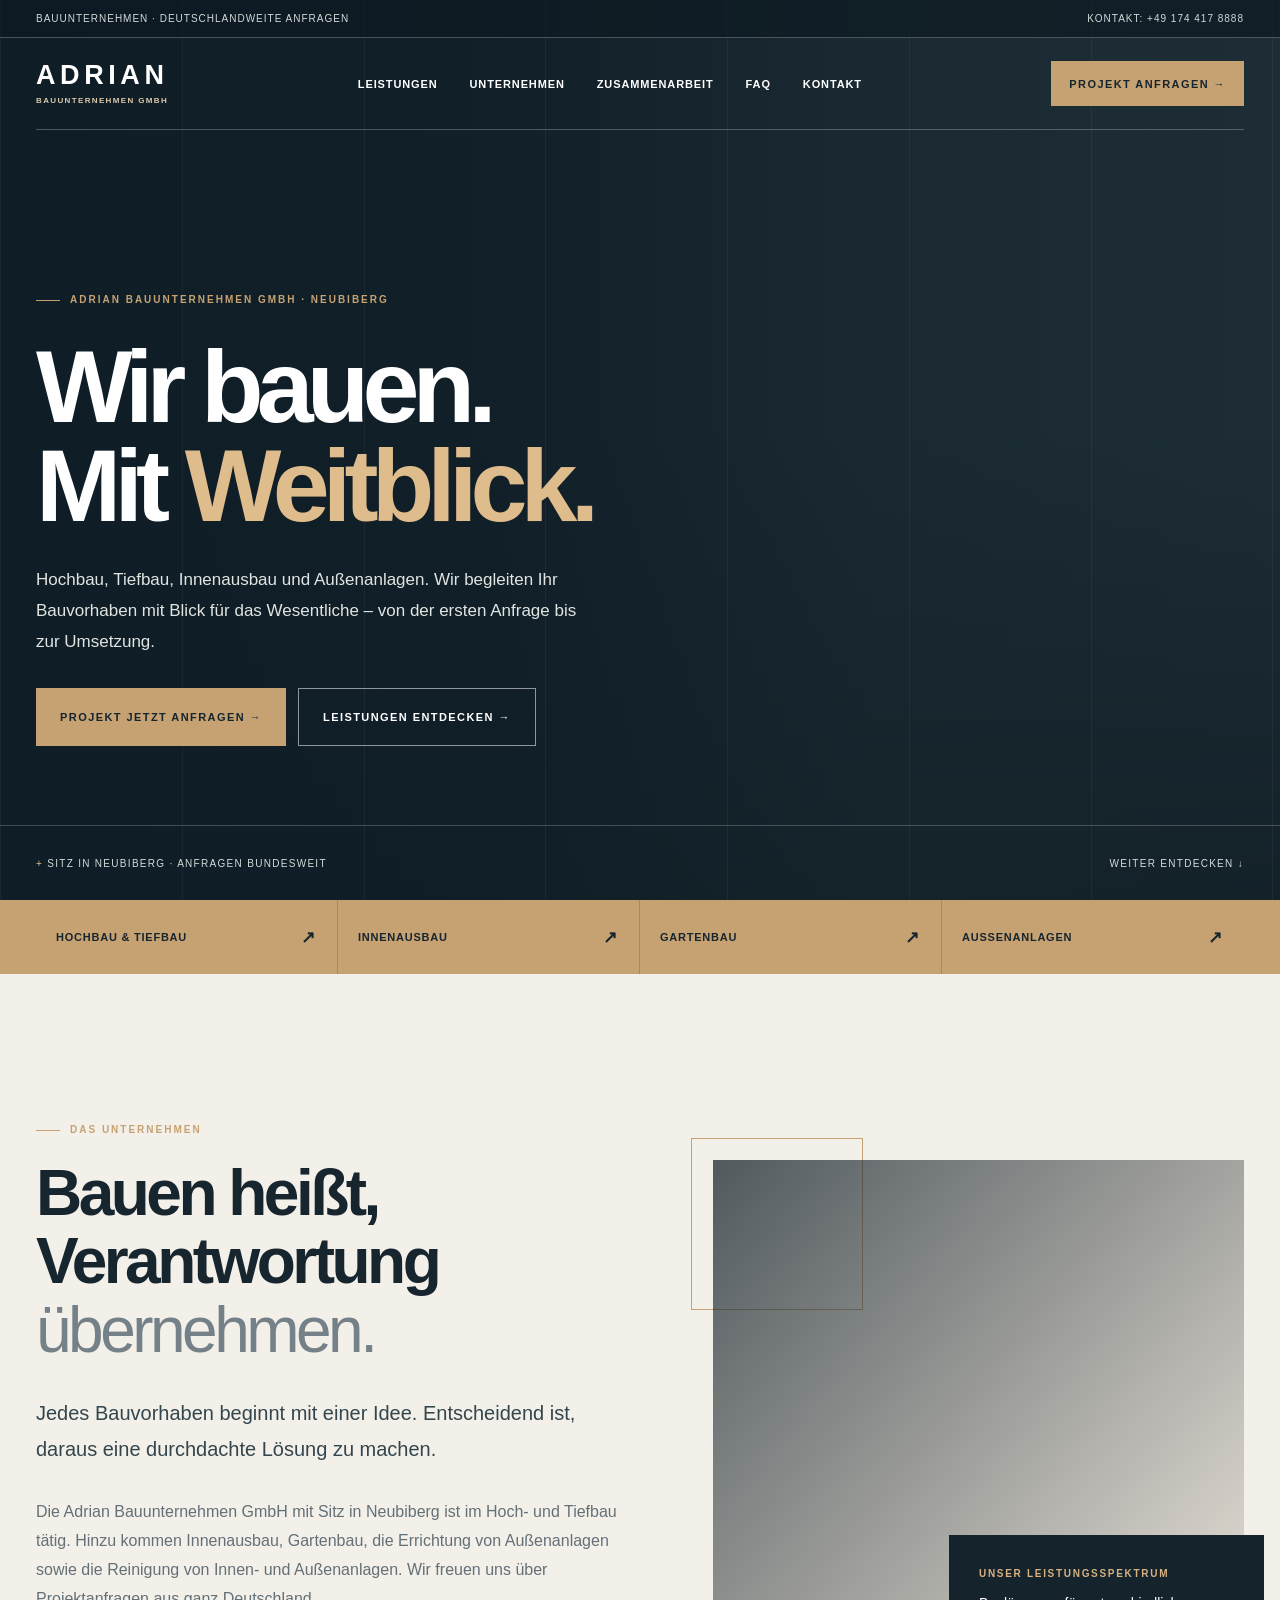
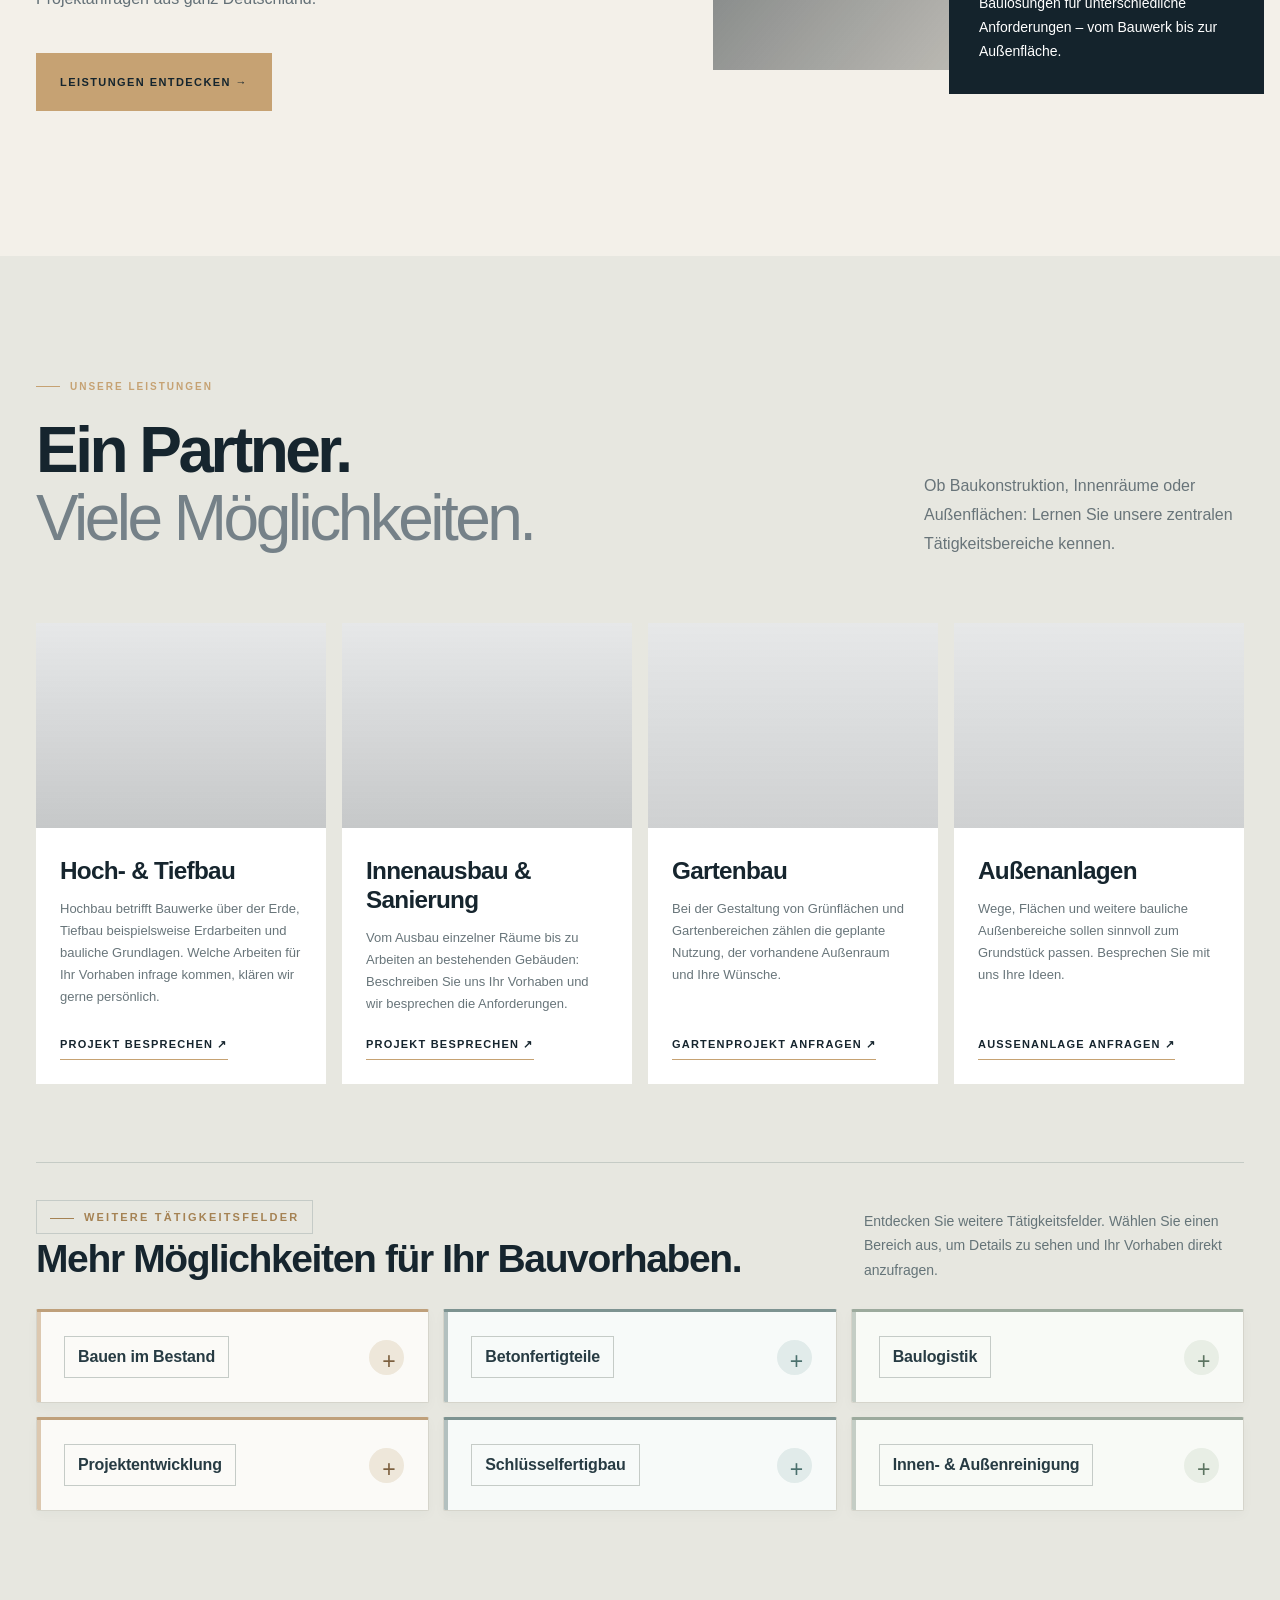
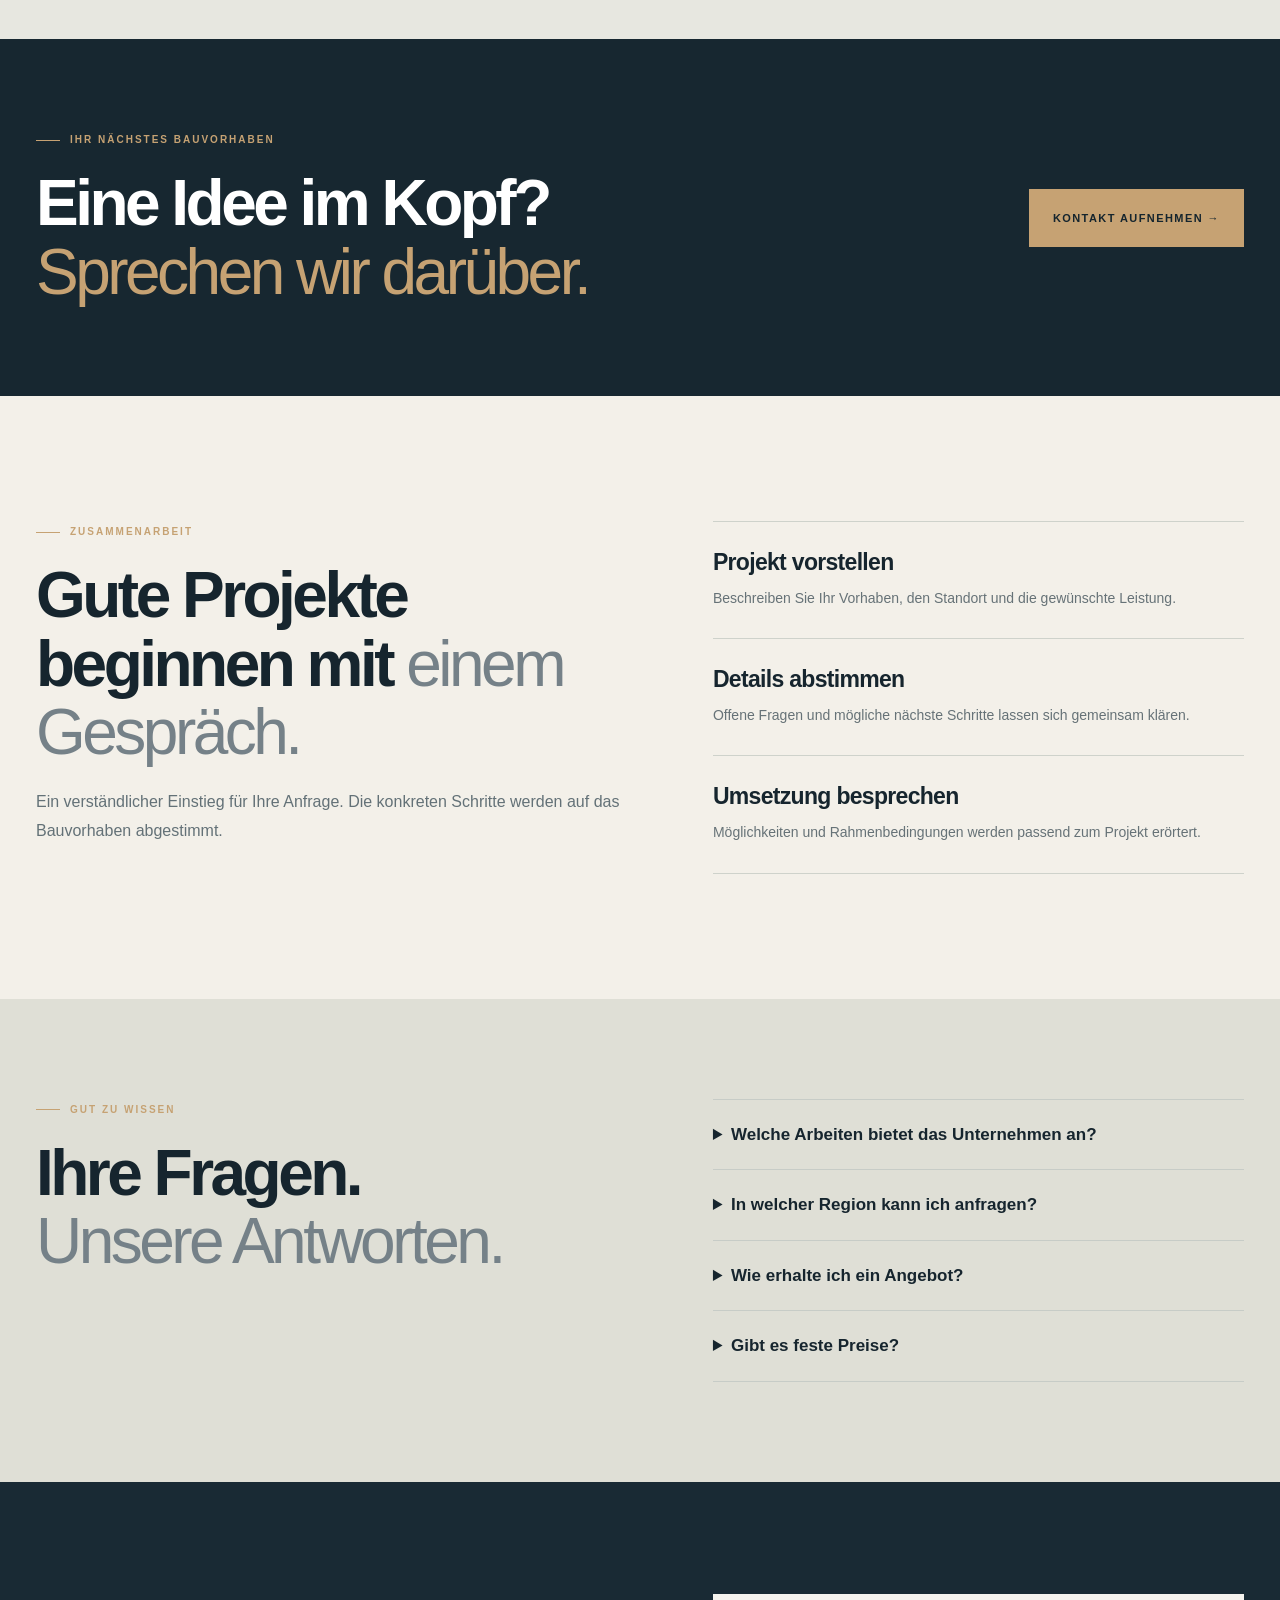
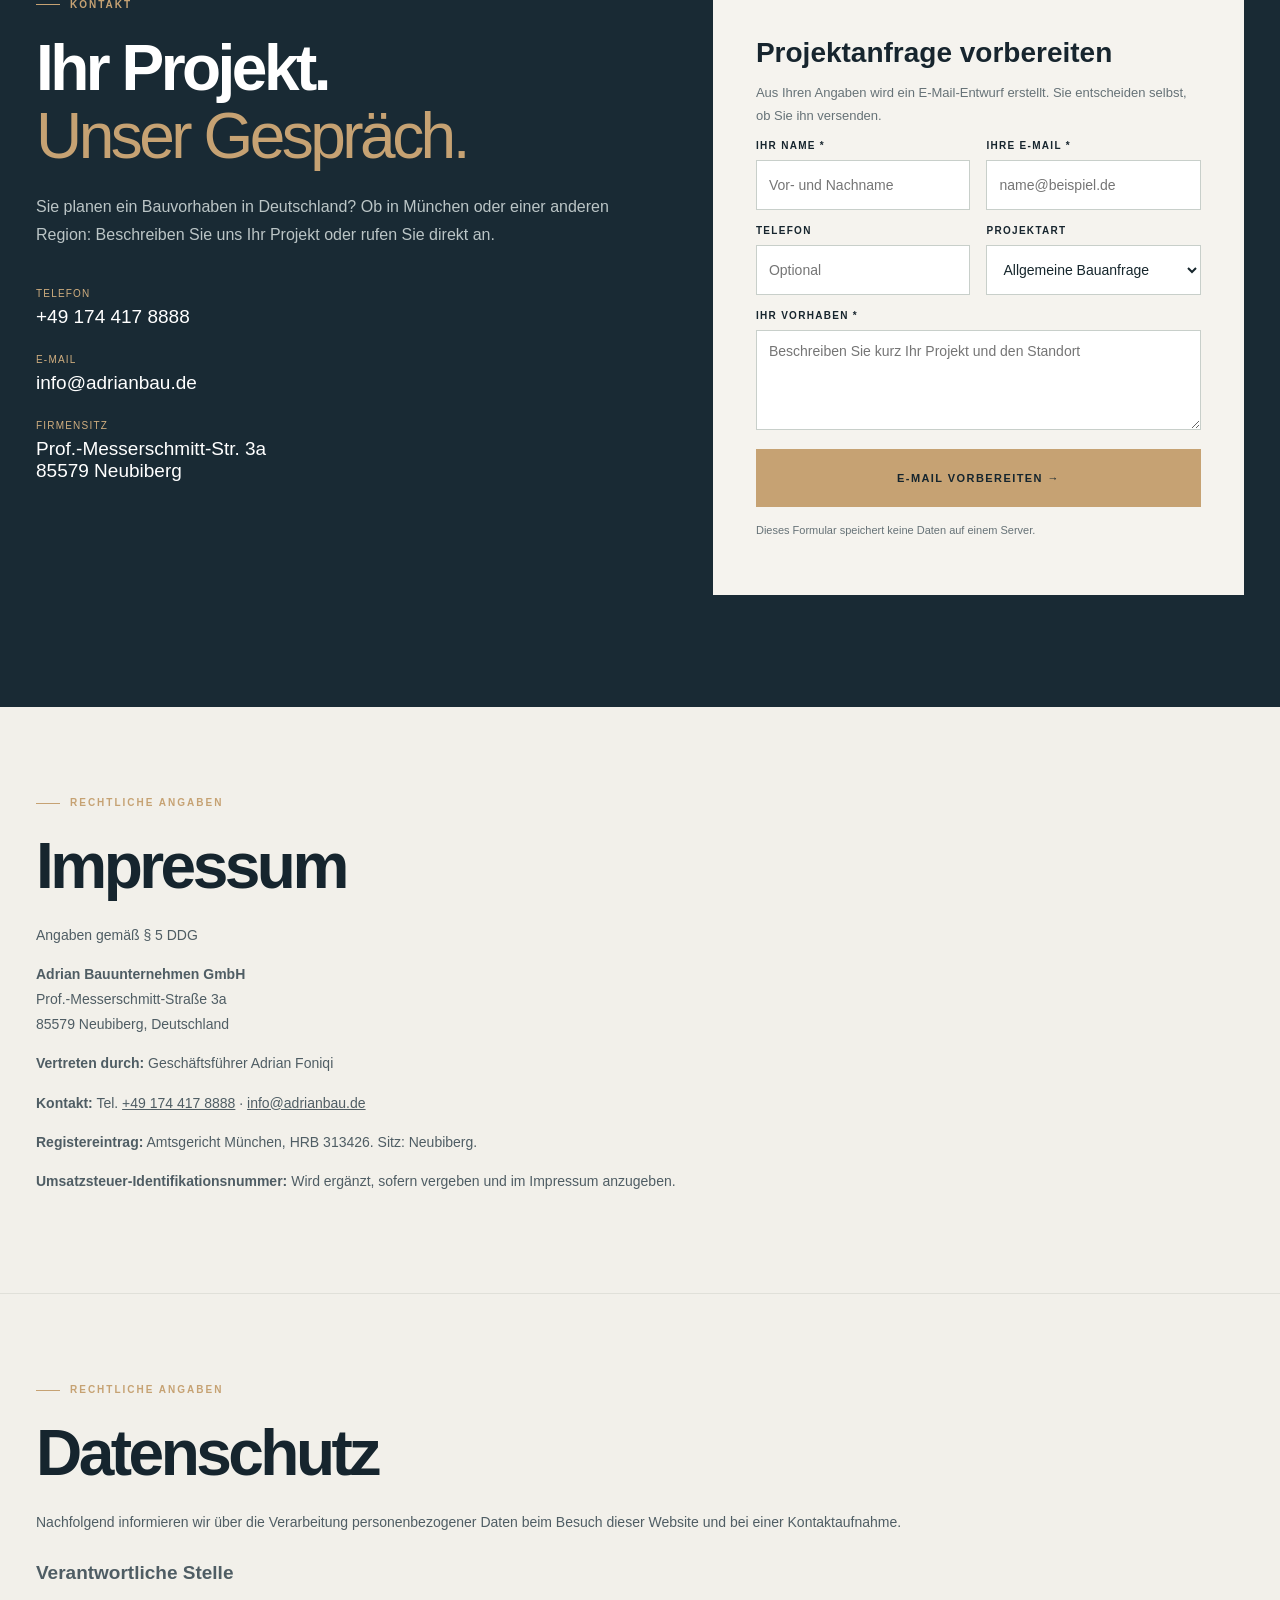
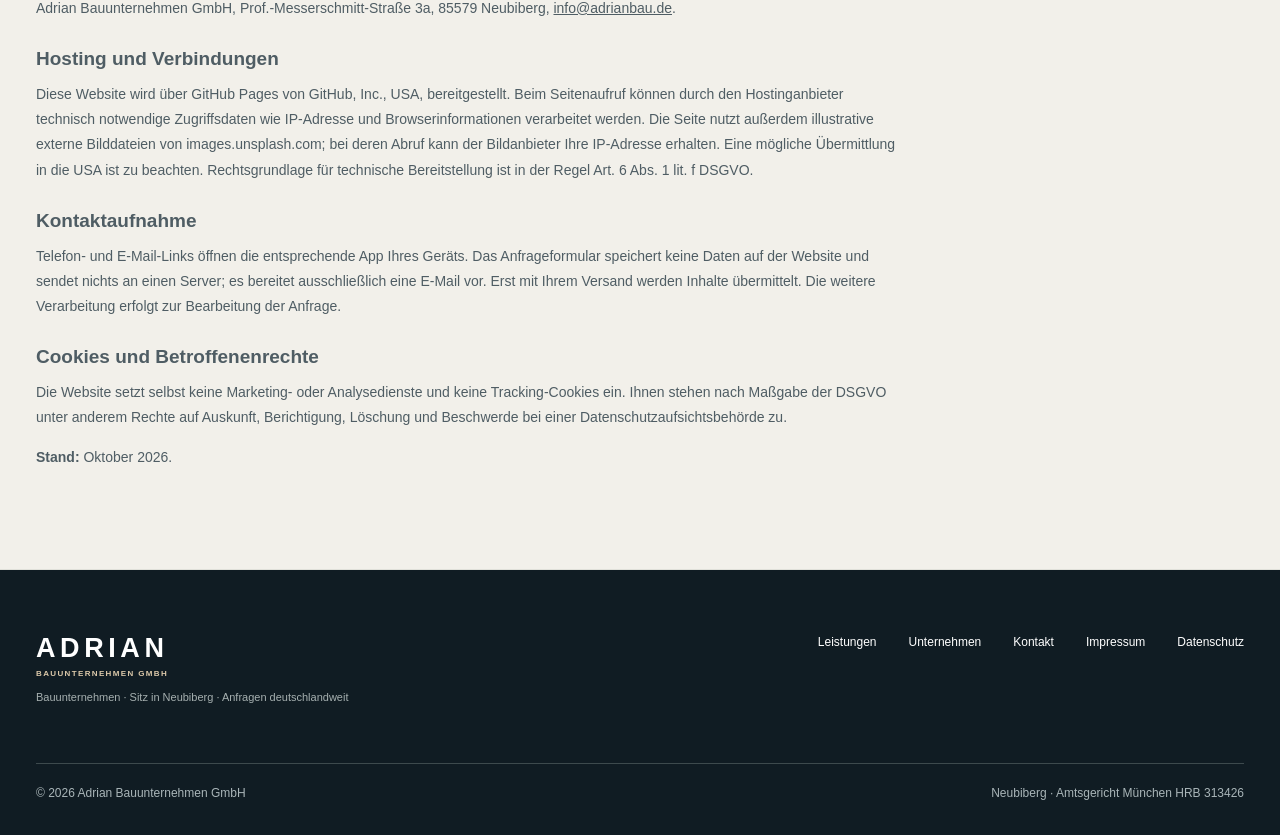
==== adrian-bau-demo/index.html @ 0866429b "Adrian Bau: nationwide enquiries, final customer copy, FAQ clarity and refined services" ====
<!doctype html>
<html lang="de"><head><meta charset="utf-8"><meta name="viewport" content="width=device-width,initial-scale=1">
<meta name="robots" content="noindex,nofollow"><meta name="theme-color" content="#17252d">
<title>ADRIAN | Bauunternehmen GmbH · München</title>
<meta name="description" content="Adrian Bauunternehmen GmbH mit Sitz in Neubiberg. Hoch- und Tiefbau, Innenausbau, Gartenbau und Außenanlagen. Projektanfragen aus ganz Deutschland willkommen.">
<style>
:root{--dark:#14232c;--dark2:#20323d;--accent:#c6a273;--soft:#f3f0e9;--txt:#16252e;--muted:#687579}*{box-sizing:border-box}html{scroll-behavior:smooth;scroll-padding-top:95px}body{margin:0;font-family:Arial,Helvetica,sans-serif;background:var(--soft);color:var(--txt);-webkit-font-smoothing:antialiased}a{text-decoration:none;color:inherit}button,input,textarea,select{font:inherit}.container{width:min(1220px,calc(100% - 72px));margin:auto}.overline{font-size:10px;letter-spacing:.2em;font-weight:800;text-transform:uppercase;color:var(--accent)}.overline:before{content:'';display:inline-block;width:24px;height:1px;background:currentColor;vertical-align:middle;margin-right:10px}h1,h2,h3,p{margin-top:0}h2{font-size:clamp(39px,5vw,66px);line-height:1.07;letter-spacing:-.055em;font-weight:600;margin:22px 0}h2 span{font-weight:300;color:#758188}p{line-height:1.8}.muted{color:#637177}.btn{display:inline-flex;align-items:center;justify-content:center;gap:24px;background:var(--accent);color:#15252e;min-height:58px;padding:0 24px;font-weight:800;text-transform:uppercase;font-size:11px;letter-spacing:.13em;transition:transform .2s,background .2s}.btn:hover{transform:translateY(-2px);background:#e0bd8b}.btn.secondary{color:#fff;background:transparent;border:1px solid #ffffff88}.btn.secondary:hover{background:#ffffff14}.header{position:absolute;top:0;left:0;right:0;color:#fff;z-index:10}.header-top{background:#0d1a22b7;border-bottom:1px solid #ffffff3e}.header-top .container{height:37px;display:flex;align-items:center;justify-content:space-between;font-size:10px;letter-spacing:.1em;text-transform:uppercase;color:#d2d9d8}.header-main{height:92px;border-bottom:1px solid #ffffff40;display:flex;align-items:center;justify-content:space-between}.brand{font-size:27px;letter-spacing:.17em;font-weight:800;line-height:1}.brand small{display:block;font-size:8px;letter-spacing:.17em;font-weight:700;color:#dcc9aa;margin-top:8px}.header nav{display:flex;align-items:center;gap:32px}.header nav a{font-size:11px;letter-spacing:.08em;text-transform:uppercase;font-weight:800}.header nav a:hover{color:#e3c397}.header .btn{min-height:45px;padding:0 18px}.menu-button{display:none;border:1px solid #ffffff75;background:transparent;color:white;width:44px;height:44px;font-size:25px}.hero{min-height:800px;height:100svh;max-height:1020px;position:relative;display:flex;align-items:center;color:#fff;background:#21313b;overflow:hidden}.hero-art{position:absolute;inset:0;background:linear-gradient(90deg,#0e1d26 0%,#101e27ed 39%,#16252ca0 68%,#16252c5d 100%),linear-gradient(0deg,#101c24df,transparent 52%),url('https://images.unsplash.com/photo-1487958449943-2429e8be8625?auto=format&fit=crop&w=1800&q=84') center/cover}.hero-art:after{content:'';position:absolute;inset:0;background:repeating-linear-gradient(90deg,#ffffff0b 0 1px,transparent 1px 14.2%)}.hero-main{position:relative;padding-top:135px}.hero h1{font-size:clamp(63px,8vw,113px);letter-spacing:-.067em;line-height:.97;font-weight:600;max-width:940px;margin:30px 0}.hero h1 em{font-style:normal;color:#dfbc8c}.hero p{font-size:17px;max-width:560px;color:#e1e5e2}.hero-buttons{display:flex;gap:12px;flex-wrap:wrap;margin-top:31px}.hero-bottom{position:absolute;bottom:0;left:0;right:0;border-top:1px solid #ffffff35}.hero-bottom .container{height:74px;display:flex;justify-content:space-between;align-items:center;font-size:10px;letter-spacing:.13em;color:#d4dbdb;text-transform:uppercase}.hero-bottom b{color:#e1bb88;font-weight:400}.strip{background:var(--accent)}.strip .container{min-height:68px;display:flex;align-items:center;justify-content:space-between;gap:14px}.strip span{font-size:11px;letter-spacing:.1em;font-weight:800;text-transform:uppercase}.strip i{font-style:normal;font-size:22px;opacity:.45}.about{padding:145px 0}.cols{display:grid;grid-template-columns:1.05fr .95fr;gap:90px;align-items:center}.about-copy>p{max-width:630px;color:#637077}.about-lead{font-size:20px;color:#33464e!important;margin:31px 0}.artframe{height:510px;background:linear-gradient(130deg,#1e2a32c2,#b7a38b30),url('https://images.unsplash.com/photo-1504307651254-35680f356dfd?auto=format&fit=crop&w=900&q=82') center/cover;position:relative}.artframe:before{content:'';position:absolute;width:170px;height:170px;top:-22px;left:-22px;border:1px solid var(--accent);z-index:-1}.artframe .tag{position:absolute;bottom:-24px;right:-20px;background:var(--dark);color:#fff;padding:30px;max-width:315px;font-size:14px;line-height:1.7}.artframe .tag b{display:block;color:#d7b280;letter-spacing:.17em;font-size:10px;margin-bottom:10px}.service-section{padding:120px 0 128px;background:#e7e7e0}.title-row{display:flex;align-items:end;justify-content:space-between;gap:70px;margin-bottom:48px}.title-row p{max-width:320px;color:#687479}.cards{display:grid;grid-template-columns:repeat(3,1fr);gap:20px}.card{background:#fff;overflow:hidden}.card .image{height:250px;background-size:cover;background-position:center;filter:saturate(.7)}.card:nth-child(1) .image{background-image:linear-gradient(#17242b1b,#17242b40),url('https://images.unsplash.com/photo-1487958449943-2429e8be8625?auto=format&fit=crop&w=900&q=80')}.card:nth-child(2) .image{background-image:linear-gradient(#17242b1b,#17242b40),url('https://images.unsplash.com/photo-1600585154340-be6161a56a0c?auto=format&fit=crop&w=900&q=80')}.card:nth-child(3) .image{background-image:linear-gradient(#17242b1b,#17242b40),url('https://images.unsplash.com/photo-1504307651254-35680f356dfd?auto=format&fit=crop&w=900&q=80')}.card .body{padding:30px}.card small{color:#ae8754;font-weight:800;letter-spacing:.15em}.card h3{font-size:25px;letter-spacing:-.03em;margin:18px 0 12px}.card p{font-size:14px;color:#68757a;min-height:90px}.card a{display:inline-block;border-bottom:1px solid var(--accent);font-size:11px;letter-spacing:.11em;text-transform:uppercase;font-weight:800;padding-bottom:8px}.others{display:flex;align-items:center;gap:18px;flex-wrap:wrap;border-top:1px solid #c7ccc7;margin-top:45px;padding-top:27px}.others strong{margin-right:16px}.others span{border:1px solid #c5cbc7;padding:10px 13px;font-size:11px}.callout{background:#172730;color:#fff;padding:90px 0}.callout-inner{display:flex;align-items:center;justify-content:space-between;gap:50px}.callout h2{margin-bottom:0}.callout h2 span{color:var(--accent)}.process{padding:125px 0}.process .cols{align-items:start}.steps>div{border-bottom:1px solid #ced2cb;display:flex;gap:32px;padding:27px 0}.steps>div:first-child{border-top:1px solid #ced2cb}.steps b{font-size:12px;color:#a07b50}.steps h3{font-size:23px;margin:0 0 10px;letter-spacing:-.03em}.steps p{font-size:14px;color:#667277;margin:0}.faq{background:#dfdfd6;padding:100px 0}.faq .cols{align-items:start}.faq details{border-bottom:1px solid #c7ccc7;padding:22px 0}.faq details:first-child{border-top:1px solid #c7ccc7}.faq summary{cursor:pointer;font-size:17px;font-weight:700;padding-right:20px;line-height:1.5}.faq details p{color:#616e74;font-size:14px;margin:17px 0 0}.contact{padding:112px 0;background:#192a34;color:#fff}.contact .cols{align-items:start}.contact p{color:#bbc5c6}.contactinfo{margin-top:38px;display:grid;gap:26px}.contactinfo small{display:block;color:#d0ae7f;text-transform:uppercase;letter-spacing:.12em;font-size:10px;margin-bottom:7px}.contactinfo a,.contactinfo strong{font-size:19px;font-weight:500}.formbox{background:#f5f3ee;color:#17252e;padding:43px}.formbox h3{font-size:28px;margin-bottom:12px}.formbox p{color:#667277;font-size:13px}.formgrid{display:grid;grid-template-columns:1fr 1fr;gap:16px}.field{margin-bottom:15px}.field label{display:block;font-size:10px;font-weight:800;letter-spacing:.13em;margin-bottom:9px}.field input,.field select,.field textarea{width:100%;border:1px solid #c8cfca;background:white;min-height:50px;padding:12px;font-size:14px;outline:0;color:#16262c}.field textarea{min-height:100px;resize:vertical}.field input:focus,.field select:focus,.field textarea:focus{border-color:#b18b5d}.formbox button{width:100%;border:0}.formbox .note{font-size:11px;margin-top:14px}.legal{padding:85px 0;background:#f2f0ea;border-bottom:1px solid #e0e0d9}.legal .legalcopy{max-width:870px;color:#4f5d64;font-size:14px}.legal h3{font-size:19px;margin:27px 0 12px}.legal p{margin-bottom:14px}.legal a{text-decoration:underline}.footer{padding:65px 0 35px;background:#101c23;color:#fff}.footer-row{display:flex;justify-content:space-between;gap:30px}.footer a:hover{color:var(--accent)}.footnav{display:flex;gap:32px;flex-wrap:wrap;font-size:12px}.footer-bottom{border-top:1px solid #3d4a4d;color:#a9b5b8;margin-top:60px;padding-top:22px;font-size:12px;display:flex;justify-content:space-between;gap:25px}.concept{display:block;margin-top:13px;color:#a6b0b0;font-size:11px}.mobcall{display:none}
@media(max-width:1000px){.container{width:calc(100% - 48px)}.header nav{gap:15px}.header nav a{font-size:10px}.header .btn{display:none}.cols{gap:45px}.cards{gap:12px}.card .body{padding:22px}}
@media(max-width:760px){.header-main{height:75px}.header nav{position:fixed;inset:0;background:#15252e;flex-direction:column;align-items:stretch;justify-content:flex-start;padding:110px 30px;gap:0;transform:translateX(100%);transition:transform .24s;z-index:2}.header nav.open{transform:translateX(0)}.header nav a{font-size:21px;border-bottom:1px solid #ffffff33;padding:21px 0}.brand{position:relative;z-index:3}.menu-button{display:block;position:relative;z-index:3}.hero{height:auto;min-height:735px}.hero-main{padding:195px 0 135px}.hero h1{font-size:clamp(58px,9vw,78px)}.hero-art{background-position:58% center}.cols{grid-template-columns:1fr}.about{padding:85px 0 115px}.about .artframe{height:400px}.title-row{display:block}.title-row p{max-width:600px}.cards{grid-template-columns:1fr 1fr}.cards .card:last-child{grid-column:span 2}.card p{min-height:0}.callout-inner{align-items:start;flex-direction:column}.process{padding:90px 0}.faq{padding:85px 0}.contact{padding:85px 0}.footer-row{flex-direction:column}}
@media(max-width:530px){.container{width:calc(100% - 36px)}.header-top .container span:last-child{display:none}.header-top .container{height:32px}.brand{font-size:22px}.brand small{font-size:7px}.hero{min-height:725px}.hero-main{padding-top:176px}.hero h1{font-size:clamp(51px,12vw,66px)}.hero p{font-size:15px}.hero-buttons .btn{min-height:52px;flex:1;font-size:10px;padding:0 12px}.hero-bottom .container{height:65px}.strip .container{flex-wrap:wrap;justify-content:center;padding:18px 0;gap:15px}.strip span{font-size:9px}.strip span:nth-of-type(n+3),.strip i{display:none}h2{font-size:clamp(38px,10vw,51px)}.about{padding:78px 0 95px}.about-lead{font-size:18px}.about .artframe{height:320px}.artframe .tag{right:-4px;padding:21px}.service-section{padding:75px 0}.cards{grid-template-columns:1fr}.cards .card:last-child{grid-column:span 1}.card .image{height:230px}.callout{padding:70px 0}.process{padding:75px 0}.faq{padding:75px 0}.contact{padding:75px 0 0}.formbox{margin:0 -18px;padding:28px 18px 40px}.formgrid{grid-template-columns:1fr;gap:0}.footer{padding-bottom:95px}.footnav{gap:16px}.footer-bottom{display:block;line-height:1.9}.mobcall{display:flex;position:fixed;bottom:14px;left:15px;right:15px;z-index:9;background:var(--accent);color:#15252e;align-items:center;justify-content:center;min-height:48px;font-size:11px;font-weight:800;letter-spacing:.12em;text-transform:uppercase;box-shadow:0 7px 25px #0004}}
@media(prefers-reduced-motion:reduce){*,*:before,*:after{transition:none!important}html{scroll-behavior:auto}}

/* Adrian Bauunternehmen – interaktive Leistungsübersicht, Version 02 */
.strip .container{min-height:74px;display:grid;grid-template-columns:repeat(4,minmax(0,1fr));align-items:stretch;gap:0}
.strip .container>a{display:flex;align-items:center;justify-content:space-between;gap:8px;padding:18px 20px;border-right:1px solid #17252e32;color:#17252e;font-size:11px;font-weight:800;letter-spacing:.07em;text-transform:uppercase;transition:background .2s,transform .2s}
.strip .container>a:last-child{border-right:0}
.strip .container>a span{font-size:17px;line-height:1;transition:transform .2s}
.strip .container>a:hover,.strip .container>a:focus-visible{background:#f2d2a5}
.strip .container>a:hover span{transform:translate(2px,-2px)}
.strip .container>a:focus-visible,.extra-item summary:focus-visible{outline:3px solid #15252e;outline-offset:-4px}
.cards{grid-template-columns:repeat(4,minmax(0,1fr));gap:16px}
.card{display:flex;flex-direction:column;scroll-margin-top:115px;transition:box-shadow .25s,transform .25s}
.card:hover{box-shadow:0 16px 34px #1b2c301c;transform:translateY(-3px)}
.card:target{outline:3px solid var(--accent);outline-offset:4px}
.card .image{height:205px;flex:none}
.card .body{display:flex;flex-direction:column;flex:1;padding:24px}
.card .body h3{font-size:clamp(19px,1.9vw,25px);margin:4px 0 13px;line-height:1.2}
.card .body p{font-size:13px;line-height:1.7;min-height:0;flex:1;margin-bottom:23px}
.card .body a{margin-top:auto;align-self:flex-start}
.card:nth-child(3) .image{background-image:linear-gradient(#17242b1b,#17242b36),url('https://images.unsplash.com/photo-1416879595882-3373a0480b5b?auto=format&fit=crop&w=850&q=80')}
.card:nth-child(4) .image{background-image:linear-gradient(#17242b1b,#17242b36),url('https://images.unsplash.com/photo-1600607687939-ce8a6c25118c?auto=format&fit=crop&w=850&q=80')}
.others{display:block;margin-top:78px;padding-top:44px;border-top:1px solid #c5cbc5}
.others-heading{display:flex;align-items:end;justify-content:space-between;gap:25px;margin-bottom:27px}
.others-heading h3{font-size:clamp(26px,3.2vw,39px);line-height:1.15;letter-spacing:-.035em;margin:12px 0 0;font-weight:600}
.others-heading p{max-width:380px;margin:0;color:#657478;font-size:14px;line-height:1.75}
.more-grid{display:grid;grid-template-columns:repeat(3,minmax(0,1fr));gap:14px}
.extra-item{min-width:0;background:#fbfaf7;border:1px solid #d7d9d2;border-radius:2px;align-self:start;transition:border-color .2s,box-shadow .2s}
.extra-item[open]{border-color:#c6a273;box-shadow:0 12px 26px #25343b0d}
.extra-item summary{list-style:none;cursor:pointer;display:flex;justify-content:space-between;align-items:center;gap:14px;min-height:82px;padding:20px 22px;font-size:16px;line-height:1.3;font-weight:700}
.extra-item summary::-webkit-details-marker{display:none}
.extra-item summary:hover{background:#f2eee5}
.extra-item .expand-icon{display:grid;place-items:center;width:29px;height:29px;flex:none;border:1px solid #bdc5c0;color:#846440;font-size:20px;font-weight:400;line-height:1;transition:transform .2s}
.extra-item[open] .expand-icon{transform:rotate(45deg);border-color:#c6a273}
.extra-body{padding:0 22px 25px}
.extra-body p{font-size:14px;color:#657378;line-height:1.7;margin:0 0 19px}
.extra-body a{font-size:11px;text-transform:uppercase;font-weight:800;letter-spacing:.08em;border-bottom:1px solid #c6a273;padding-bottom:7px}
.extra-body a:hover{color:#94652e}
@media(max-width:1100px){.cards{grid-template-columns:repeat(2,minmax(0,1fr))}.card .image{height:245px}.more-grid{grid-template-columns:repeat(2,minmax(0,1fr))}.strip .container>a{padding:16px 12px;font-size:10px}}
@media(max-width:760px){.others-heading{align-items:start;flex-direction:column;gap:12px}.others-heading p{max-width:650px}.cards .card:last-child{grid-column:auto}.strip .container{grid-template-columns:repeat(2,minmax(0,1fr));gap:0;padding:0}.strip .container>a{min-height:60px;padding:13px 17px;font-size:11px;border-right:1px solid #17252e22;border-bottom:1px solid #17252e22}.strip .container>a:nth-child(2n){border-right:none}.strip .container>a:nth-last-child(-n+2){border-bottom:none}}
@media(max-width:530px){.cards{grid-template-columns:1fr}.cards .card:last-child{grid-column:auto}.card .image{height:225px}.more-grid{grid-template-columns:1fr}.others{margin-top:52px;padding-top:34px}.extra-item summary{min-height:70px}.strip .container{display:grid;justify-content:stretch;padding:0}.strip .container>a{font-size:10px;letter-spacing:.035em;padding:14px 11px}.mobcall{bottom:max(14px,env(safe-area-inset-bottom))}}
/* Remove unused numbering columns in workflow steps */.steps>div{gap:0}
/* Subtle construction palette accents for supporting service grid */
.others-heading .overline{color:#a58253}
.extra-item{position:relative;overflow:hidden;background:#fbfaf7;border:1px solid #d5d4cb;border-top:3px solid #bfa07b;box-shadow:0 4px 12px #24343a08}
.extra-item:nth-child(3n+2){border-top-color:#7d9391;background:#f7faf9}
.extra-item:nth-child(3n){border-top-color:#9caa9d;background:#f8faf6}
.extra-item summary{position:relative;padding:19px 24px 19px 27px;min-height:90px;transition:background .2s}
.extra-item summary:before{content:'';display:block;position:absolute;left:0;top:0;bottom:0;width:4px;background:#c3a177;opacity:.55}
.extra-item:nth-child(3n+2) summary:before{background:#7d9391}
.extra-item:nth-child(3n) summary:before{background:#9caa9d}
.extra-item summary>span:first-child{font-size:16px;letter-spacing:-.01em;color:#273b43}
.extra-item .expand-icon{border-radius:50%;background:#eee7da;color:#7c603f;border:0;width:35px;height:35px;font-size:23px}
.extra-item:nth-child(3n+2) .expand-icon{background:#e1ebea;color:#4a706d}
.extra-item:nth-child(3n) .expand-icon{background:#e8eee5;color:#5c7461}
.extra-item[open]{box-shadow:0 15px 28px #14232c14}
.extra-item .extra-body{padding:1px 25px 27px 27px}
.extra-item .extra-body p{color:#506168;font-size:14px;line-height:1.75}
.extra-item .extra-body a{color:#6b563c}
.faq details{transition:background .2s}
.faq details[open]{background:#ffffff3c;padding-left:15px;padding-right:15px}
.faq details p a{color:#685033;text-decoration:underline;text-underline-offset:3px}
@media(max-width:530px){.extra-item summary{min-height:75px;padding:16px 17px 16px 20px}.extra-item .extra-body{padding:0 20px 22px}.faq details[open]{padding-left:10px;padding-right:10px}}
</style></head><body>
<header class="header"><div class="header-top"><div class="container"><span>Bauunternehmen · Deutschlandweite Anfragen</span><span>Kontakt: +49 174 417 8888</span></div></div><div class="container header-main"><a class="brand" href="#start">ADRIAN<small>BAUUNTERNEHMEN GMBH</small></a><nav id="nav" aria-label="Hauptnavigation"><a href="#leistungen">Leistungen</a><a href="#unternehmen">Unternehmen</a><a href="#ablauf">Zusammenarbeit</a><a href="#fragen">FAQ</a><a href="#kontakt">Kontakt</a></nav><a class="btn" href="#kontakt">Projekt anfragen →</a><button class="menu-button" id="menu" aria-label="Menü öffnen" aria-expanded="false" aria-controls="nav">☰</button></div></header>
<main><section class="hero" id="start"><div class="hero-art" aria-hidden="true"></div><div class="container hero-main"><span class="overline">Adrian Bauunternehmen GmbH · Neubiberg</span><h1>Wir bauen.<br>Mit <em>Weitblick.</em></h1><p>Hochbau, Tiefbau, Innenausbau und Außenanlagen. Wir begleiten Ihr Bauvorhaben mit Blick für das Wesentliche – von der ersten Anfrage bis zur Umsetzung.</p><div class="hero-buttons"><a href="#kontakt" class="btn">Projekt jetzt anfragen →</a><a href="#leistungen" class="btn secondary">Leistungen entdecken →</a></div></div><div class="hero-bottom"><div class="container"><span><b>+</b> Sitz in Neubiberg · Anfragen bundesweit</span><span>Weiter entdecken ↓</span></div></div></section>
<div class="strip" aria-label="Leistungsbereiche"><div class="container"><a href="#hoch-tiefbau" aria-label="Mehr über Hochbau und Tiefbau erfahren">Hochbau &amp; Tiefbau <span aria-hidden="true">↗</span></a><a href="#innenausbau" aria-label="Mehr über Innenausbau erfahren">Innenausbau <span aria-hidden="true">↗</span></a><a href="#gartenbau" aria-label="Mehr über Gartenbau erfahren">Gartenbau <span aria-hidden="true">↗</span></a><a href="#aussenanlagen" aria-label="Mehr über Außenanlagen erfahren">Außenanlagen <span aria-hidden="true">↗</span></a></div></div>
<section class="about" id="unternehmen"><div class="container cols"><div class="about-copy"><span class="overline">Das Unternehmen</span><h2>Bauen heißt,<br>Verantwortung <span>übernehmen.</span></h2><p class="about-lead">Jedes Bauvorhaben beginnt mit einer Idee. Entscheidend ist, daraus eine durchdachte Lösung zu machen.</p><p>Die Adrian Bauunternehmen GmbH mit Sitz in Neubiberg ist im Hoch- und Tiefbau tätig. Hinzu kommen Innenausbau, Gartenbau, die Errichtung von Außenanlagen sowie die Reinigung von Innen- und Außenanlagen. Wir freuen uns über Projektanfragen aus ganz Deutschland.</p><a href="#leistungen" class="btn" style="margin-top:23px">Leistungen entdecken →</a></div><div class="artframe" role="img" aria-label="Symbolbild aus der Bauwirtschaft, kein Referenzprojekt"><div class="tag"><b>UNSER LEISTUNGSSPEKTRUM</b>Baulösungen für unterschiedliche Anforderungen – vom Bauwerk bis zur Außenfläche.</div></div></div></section>
<section class="service-section" id="leistungen"><div class="container"><span class="overline">Unsere Leistungen</span><div class="title-row"><h2>Ein Partner.<br><span>Viele Möglichkeiten.</span></h2><p>Ob Baukonstruktion, Innenräume oder Außenflächen: Lernen Sie unsere zentralen Tätigkeitsbereiche kennen.</p></div><div class="cards">
<article class="card" id="hoch-tiefbau"><div class="image" role="img" aria-label="Symbolbild moderner Architektur, kein Referenzprojekt"></div><div class="body"><h3>Hoch- &amp; Tiefbau</h3><p>Hochbau betrifft Bauwerke über der Erde, Tiefbau beispielsweise Erdarbeiten und bauliche Grundlagen. Welche Arbeiten für Ihr Vorhaben infrage kommen, klären wir gerne persönlich.</p><a href="#kontakt" data-project="Hoch- und Tiefbau">Projekt besprechen ↗</a></div></article>
<article class="card" id="innenausbau"><div class="image" role="img" aria-label="Symbolbild eines Gebäudes, kein Referenzprojekt"></div><div class="body"><h3>Innenausbau &amp; Sanierung</h3><p>Vom Ausbau einzelner Räume bis zu Arbeiten an bestehenden Gebäuden: Beschreiben Sie uns Ihr Vorhaben und wir besprechen die Anforderungen.</p><a href="#kontakt" data-project="Innenausbau / Sanierung">Projekt besprechen ↗</a></div></article>
<article class="card" id="gartenbau"><div class="image" role="img" aria-label="Symbolbild einer Gartenanlage, kein Referenzprojekt"></div><div class="body"><h3>Gartenbau</h3><p>Bei der Gestaltung von Grünflächen und Gartenbereichen zählen die geplante Nutzung, der vorhandene Außenraum und Ihre Wünsche.</p><a href="#kontakt" data-project="Gartenbau">Gartenprojekt anfragen ↗</a></div></article>
<article class="card" id="aussenanlagen"><div class="image" role="img" aria-label="Symbolbild einer Außenanlage, kein Referenzprojekt"></div><div class="body"><h3>Außenanlagen</h3><p>Wege, Flächen und weitere bauliche Außenbereiche sollen sinnvoll zum Grundstück passen. Besprechen Sie mit uns Ihre Ideen.</p><a href="#kontakt" data-project="Außenanlagen">Außenanlage anfragen ↗</a></div></article></div><div class="others" id="weitere-leistungen"><div class="others-heading"><div><span class="overline">Weitere Tätigkeitsfelder</span><h3>Mehr Möglichkeiten für Ihr Bauvorhaben.</h3></div><p>Entdecken Sie weitere Tätigkeitsfelder. Wählen Sie einen Bereich aus, um Details zu sehen und Ihr Vorhaben direkt anzufragen.</p></div><div class="more-grid">
<details class="extra-item"><summary><span>Bauen im Bestand</span><span class="expand-icon" aria-hidden="true">+</span></summary><div class="extra-body"><p>Bauliche Anpassungen an vorhandenen Gebäuden – unter Berücksichtigung des Bestands und der konkreten Anforderungen.</p><a href="#kontakt" data-project="Bauen im Bestand">Vorhaben anfragen ↗</a></div></details>
<details class="extra-item"><summary><span>Betonfertigteile</span><span class="expand-icon" aria-hidden="true">+</span></summary><div class="extra-body"><p>Vorgefertigte Betonelemente können Bestandteil einer Bauplanung sein. Ob dies zu Ihrem Projekt passt, lässt sich anhand der Anforderungen besprechen.</p><a href="#kontakt" data-project="Betonfertigteile">Projekt besprechen ↗</a></div></details>
<details class="extra-item"><summary><span>Baulogistik</span><span class="expand-icon" aria-hidden="true">+</span></summary><div class="extra-body"><p>Fragen rund um Materialanlieferung, Transportwege und die Organisation von Baustellenabläufen.</p><a href="#kontakt" data-project="Baulogistik">Anfrage stellen ↗</a></div></details>
<details class="extra-item"><summary><span>Projektentwicklung</span><span class="expand-icon" aria-hidden="true">+</span></summary><div class="extra-body"><p>Von einer ersten Bauidee zu konkreten Projektanforderungen: Sprechen Sie über Umfang, Rahmenbedingungen und nächste Schritte.</p><a href="#kontakt" data-project="Projektentwicklung">Idee besprechen ↗</a></div></details>
<details class="extra-item"><summary><span>Schlüsselfertigbau</span><span class="expand-icon" aria-hidden="true">+</span></summary><div class="extra-body"><p>Sie wünschen sich eine abgestimmte Umsetzung mehrerer Bauleistungen? Fragen Sie den möglichen Leistungsumfang für Ihr Projekt individuell an.</p><a href="#kontakt" data-project="Schlüsselfertigbau">Bauvorhaben anfragen ↗</a></div></details>
<details class="extra-item"><summary><span>Innen- &amp; Außenreinigung</span><span class="expand-icon" aria-hidden="true">+</span></summary><div class="extra-body"><p>Die Reinigung von Innen- und Außenanlagen ist Bestandteil des eingetragenen Unternehmensgegenstands.</p><a href="#kontakt" data-project="Innen- und Außenreinigung">Reinigung anfragen ↗</a></div></details>
</div></div></div></section>
<section class="callout"><div class="container callout-inner"><div><span class="overline">Ihr nächstes Bauvorhaben</span><h2>Eine Idee im Kopf?<br><span>Sprechen wir darüber.</span></h2></div><a href="#kontakt" class="btn">Kontakt aufnehmen →</a></div></section>
<section class="process" id="ablauf"><div class="container cols"><div><span class="overline">Zusammenarbeit</span><h2>Gute Projekte beginnen mit <span>einem Gespräch.</span></h2><p class="muted">Ein verständlicher Einstieg für Ihre Anfrage. Die konkreten Schritte werden auf das Bauvorhaben abgestimmt.</p></div><div class="steps"><div><div><h3>Projekt vorstellen</h3><p>Beschreiben Sie Ihr Vorhaben, den Standort und die gewünschte Leistung.</p></div></div><div><div><h3>Details abstimmen</h3><p>Offene Fragen und mögliche nächste Schritte lassen sich gemeinsam klären.</p></div></div><div><div><h3>Umsetzung besprechen</h3><p>Möglichkeiten und Rahmenbedingungen werden passend zum Projekt erörtert.</p></div></div></div></div></section>
<section class="faq" id="fragen"><div class="container cols"><div><span class="overline">Gut zu wissen</span><h2>Ihre Fragen.<br><span>Unsere Antworten.</span></h2></div><div>
<details><summary>Welche Arbeiten bietet das Unternehmen an?</summary><p>Unsere Leistungsbereiche umfassen Hoch- und Tiefbau, Innenausbau, Gartenbau, die Errichtung von Außenanlagen sowie die Reinigung von Innen- und Außenanlagen. Weitere Tätigkeitsfelder wie Bauen im Bestand, Betonfertigteile, Baulogistik, Projektentwicklung und Schlüsselfertigbau können Sie individuell anfragen. Welche Leistungen sich für Ihr Vorhaben eignen, klären wir im persönlichen Gespräch.</p></details>
<details><summary>In welcher Region kann ich anfragen?</summary><p>Sie können Ihr Bauvorhaben aus ganz Deutschland bei uns anfragen. Unser Firmensitz ist in Neubiberg bei München. Ob und in welchem Umfang wir Ihr Projekt vor Ort übernehmen können, stimmen wir anhand des Standorts und der Anforderungen individuell mit Ihnen ab.</p></details>
<details><summary>Wie erhalte ich ein Angebot?</summary><p>Kontaktieren Sie uns unter <a href="tel:+491744178888">+49 174 417 8888</a> oder per E-Mail an <a href="mailto:info@adrianbau.de">info@adrianbau.de</a>. Teilen Sie uns bitte den Projektstandort, die gewünschte Leistung und eine kurze Beschreibung mit. Alternativ können Sie unten eine Projektanfrage als E-Mail vorbereiten. Auf dieser Grundlage besprechen wir die nächsten Schritte und die Angebotserstellung.</p></details>
<details><summary>Gibt es feste Preise?</summary><p>Nein, einen allgemeinen Pauschalpreis für alle Bauvorhaben gibt es nicht. Der Preis richtet sich nach Leistungsumfang, Material, Aufwand, Standort und den baulichen Gegebenheiten. Teilen Sie uns die Eckdaten Ihres Projekts mit, damit wir die Kosten individuell besprechen können.</p></details>
</div></div></section>
<section class="contact" id="kontakt"><div class="container cols"><div><span class="overline">Kontakt</span><h2>Ihr Projekt.<br><span style="color:#c6a273">Unser Gespräch.</span></h2><p>Sie planen ein Bauvorhaben in Deutschland? Ob in München oder einer anderen Region: Beschreiben Sie uns Ihr Projekt oder rufen Sie direkt an.</p><div class="contactinfo"><div><small>Telefon</small><a href="tel:+491744178888">+49 174 417 8888</a></div><div><small>E-Mail</small><a href="mailto:info@adrianbau.de">info@adrianbau.de</a></div><div><small>Firmensitz</small><strong>Prof.-Messerschmitt-Str. 3a<br>85579 Neubiberg</strong></div></div></div>
<form class="formbox" id="request"><h3>Projektanfrage vorbereiten</h3><p>Aus Ihren Angaben wird ein E-Mail-Entwurf erstellt. Sie entscheiden selbst, ob Sie ihn versenden.</p><div class="formgrid"><div class="field"><label for="fn">IHR NAME *</label><input id="fn" required maxlength="120" autocomplete="name" placeholder="Vor- und Nachname"></div><div class="field"><label for="fe">IHRE E-MAIL *</label><input id="fe" type="email" required autocomplete="email" placeholder="name@beispiel.de"></div></div><div class="formgrid"><div class="field"><label for="ft">TELEFON</label><input id="ft" type="tel" autocomplete="tel" placeholder="Optional"></div><div class="field"><label for="fk">PROJEKTART</label><select id="fk"><option>Allgemeine Bauanfrage</option><option>Hoch- und Tiefbau</option><option>Innenausbau / Sanierung</option><option>Gartenbau</option><option>Außenanlagen</option><option>Bauen im Bestand</option><option>Betonfertigteile</option><option>Baulogistik</option><option>Projektentwicklung</option><option>Schlüsselfertigbau</option><option>Innen- und Außenreinigung</option><option>Andere Bauleistung</option></select></div></div><div class="field"><label for="fm">IHR VORHABEN *</label><textarea id="fm" required maxlength="3000" placeholder="Beschreiben Sie kurz Ihr Projekt und den Standort"></textarea></div><button class="btn" type="submit">E-Mail vorbereiten →</button><p class="note" id="status" role="status">Dieses Formular speichert keine Daten auf einem Server.</p></form></div></section>
<section class="legal" id="impressum"><div class="container"><span class="overline">Rechtliche Angaben</span><h2>Impressum</h2><div class="legalcopy"><p>Angaben gemäß § 5 DDG</p><p><strong>Adrian Bauunternehmen GmbH</strong><br>Prof.-Messerschmitt-Straße 3a<br>85579 Neubiberg, Deutschland</p><p><strong>Vertreten durch:</strong> Geschäftsführer Adrian Foniqi</p><p><strong>Kontakt:</strong> Tel. <a href="tel:+491744178888">+49 174 417 8888</a> · <a href="mailto:info@adrianbau.de">info@adrianbau.de</a></p><p><strong>Registereintrag:</strong> Amtsgericht München, HRB 313426. Sitz: Neubiberg.</p><p><strong>Umsatzsteuer-Identifikationsnummer:</strong> Wird ergänzt, sofern vergeben und im Impressum anzugeben.</p></div></div></section>
<section class="legal" id="datenschutz"><div class="container"><span class="overline">Rechtliche Angaben</span><h2>Datenschutz</h2><div class="legalcopy"><p>Nachfolgend informieren wir über die Verarbeitung personenbezogener Daten beim Besuch dieser Website und bei einer Kontaktaufnahme.</p><h3>Verantwortliche Stelle</h3><p>Adrian Bauunternehmen GmbH, Prof.-Messerschmitt-Straße 3a, 85579 Neubiberg, <a href="mailto:info@adrianbau.de">info@adrianbau.de</a>.</p><h3>Hosting und Verbindungen</h3><p>Diese Website wird über GitHub Pages von GitHub, Inc., USA, bereitgestellt. Beim Seitenaufruf können durch den Hostinganbieter technisch notwendige Zugriffsdaten wie IP-Adresse und Browserinformationen verarbeitet werden. Die Seite nutzt außerdem illustrative externe Bilddateien von images.unsplash.com; bei deren Abruf kann der Bildanbieter Ihre IP-Adresse erhalten. Eine mögliche Übermittlung in die USA ist zu beachten. Rechtsgrundlage für technische Bereitstellung ist in der Regel Art. 6 Abs. 1 lit. f DSGVO.</p><h3>Kontaktaufnahme</h3><p>Telefon- und E-Mail-Links öffnen die entsprechende App Ihres Geräts. Das Anfrageformular speichert keine Daten auf der Website und sendet nichts an einen Server; es bereitet ausschließlich eine E-Mail vor. Erst mit Ihrem Versand werden Inhalte übermittelt. Die weitere Verarbeitung erfolgt zur Bearbeitung der Anfrage.</p><h3>Cookies und Betroffenenrechte</h3><p>Die Website setzt selbst keine Marketing- oder Analysedienste und keine Tracking-Cookies ein. Ihnen stehen nach Maßgabe der DSGVO unter anderem Rechte auf Auskunft, Berichtigung, Löschung und Beschwerde bei einer Datenschutzaufsichtsbehörde zu.</p><p><strong>Stand:</strong> Oktober 2026.</p></div></div></section>
</main><footer class="footer"><div class="container"><div class="footer-row"><div><a class="brand" href="#start">ADRIAN<small>BAUUNTERNEHMEN GMBH</small></a><span class="concept">Bauunternehmen · Sitz in Neubiberg · Anfragen deutschlandweit</span></div><nav class="footnav" aria-label="Footernavigation"><a href="#leistungen">Leistungen</a><a href="#unternehmen">Unternehmen</a><a href="#kontakt">Kontakt</a><a href="#impressum">Impressum</a><a href="#datenschutz">Datenschutz</a></nav></div><div class="footer-bottom"><span>© 2026 Adrian Bauunternehmen GmbH</span><span>Neubiberg · Amtsgericht München HRB 313426</span></div></div></footer><a class="mobcall" href="tel:+491744178888">Jetzt anrufen ↗</a>
<script>
(()=>{const b=document.getElementById('menu'),n=document.getElementById('nav');b?.addEventListener('click',()=>{const o=n.classList.toggle('open');b.setAttribute('aria-expanded',String(o));b.textContent=o?'×':'☰';b.setAttribute('aria-label',o?'Menü schließen':'Menü öffnen')});n?.querySelectorAll('a').forEach(a=>a.addEventListener('click',()=>{n.classList.remove('open');b.textContent='☰';b.setAttribute('aria-expanded','false')}));document.querySelectorAll('a[data-project]').forEach(a=>a.addEventListener('click',()=>{const s=document.getElementById('fk');if(s)s.value=a.dataset.project}));document.getElementById('request')?.addEventListener('submit',e=>{e.preventDefault();const g=x=>document.getElementById(x).value.trim();const text=['Guten Tag,','','ich möchte folgendes Bauvorhaben anfragen:','',g('fm'),'','Projektart: '+g('fk'),'','Name: '+g('fn'),'E-Mail: '+g('fe'),'Telefon: '+(g('ft')||'nicht angegeben')].join('\n');document.getElementById('status').textContent='Bitte senden Sie die Nachricht in Ihrem E-Mail-Programm. Falls es sich nicht öffnet, nutzen Sie info@adrianbau.de.';location.href='mailto:info@adrianbau.de?subject='+encodeURIComponent('Projektanfrage: '+g('fk'))+'&body='+encodeURIComponent(text)})})();
</script></body></html>
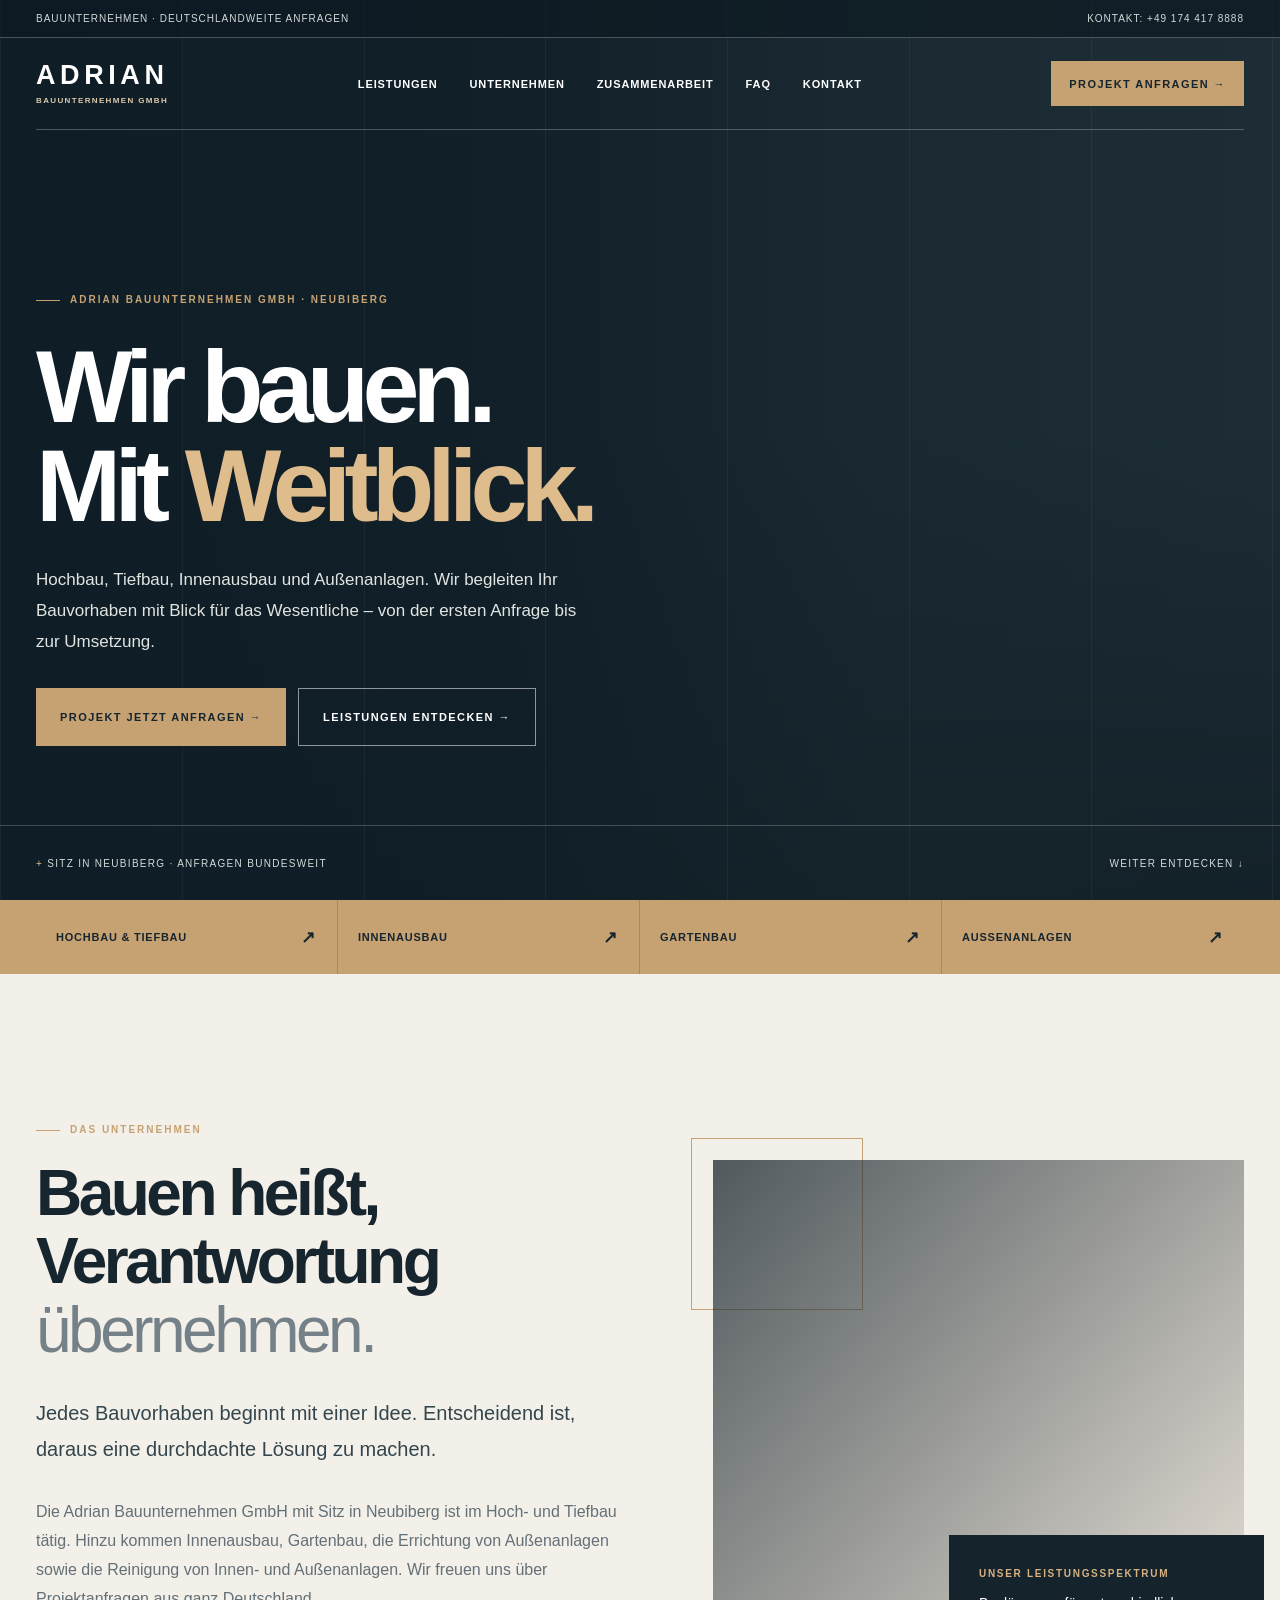
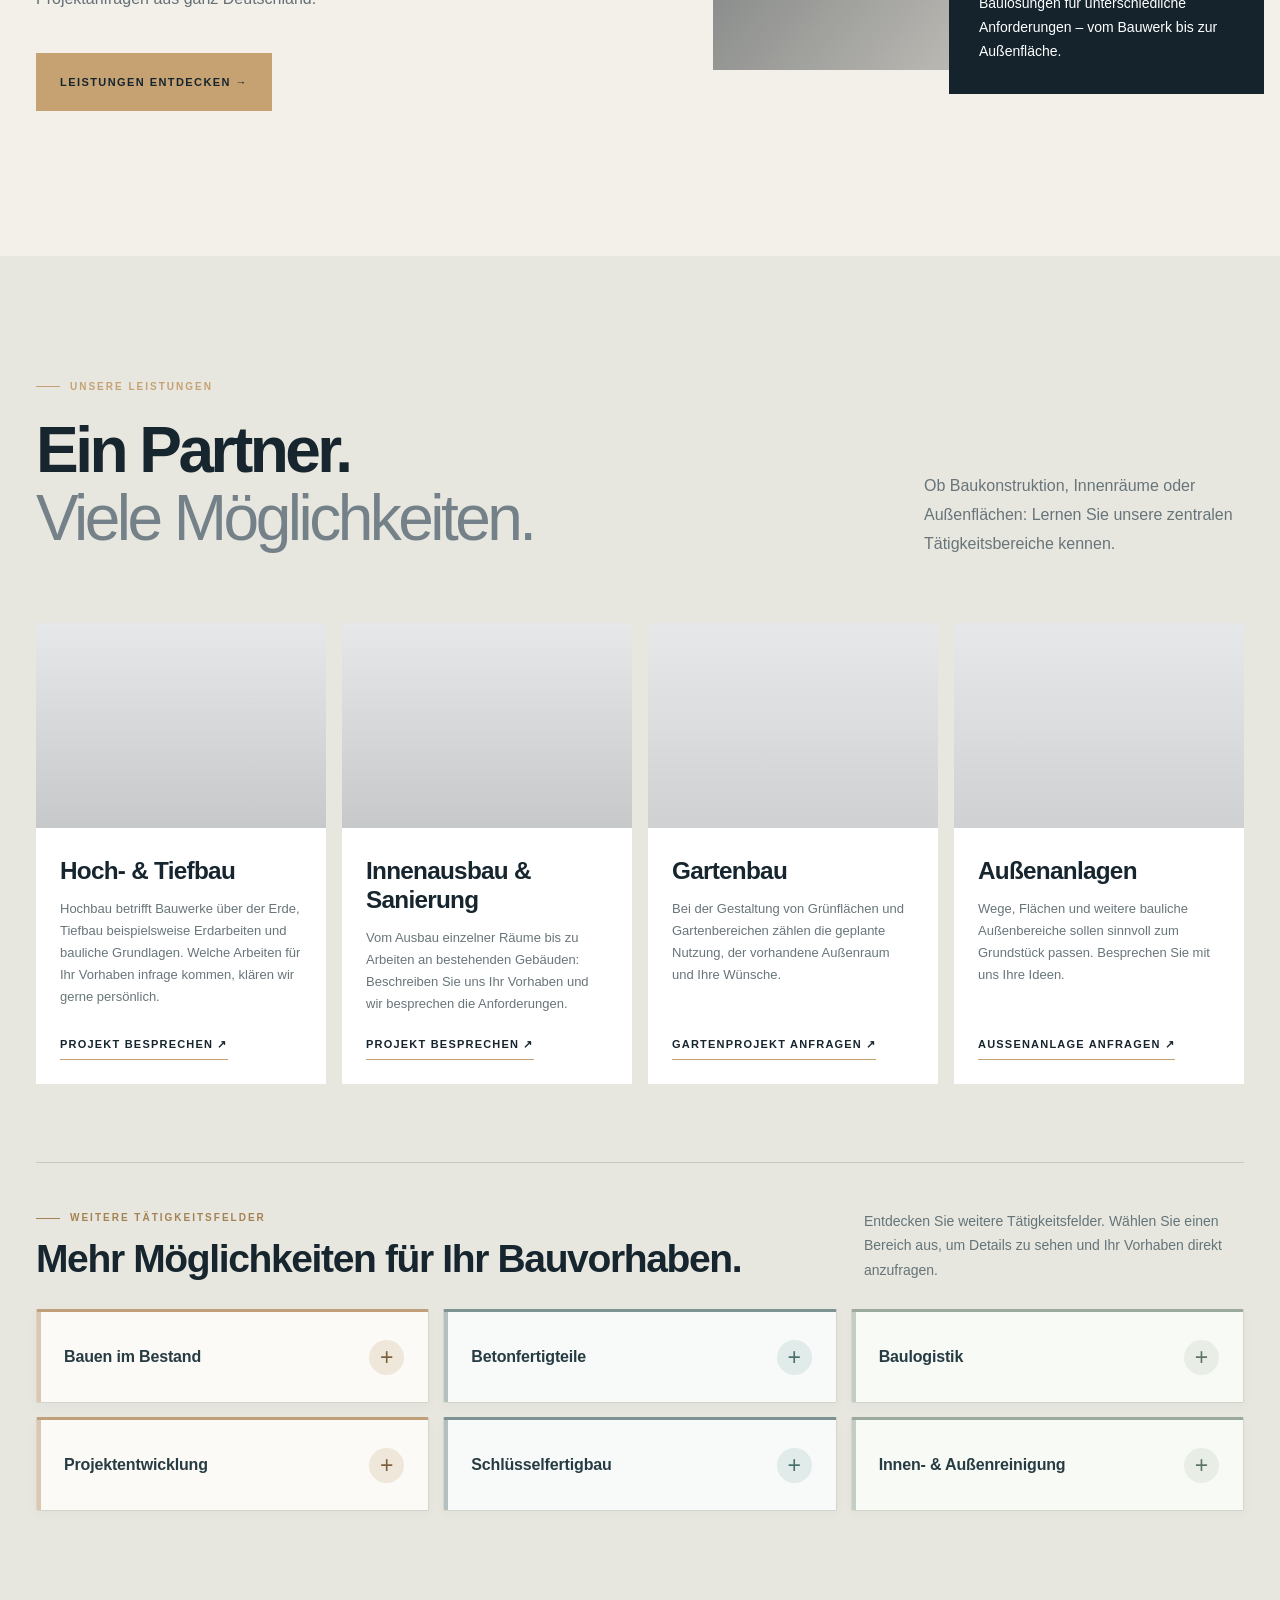
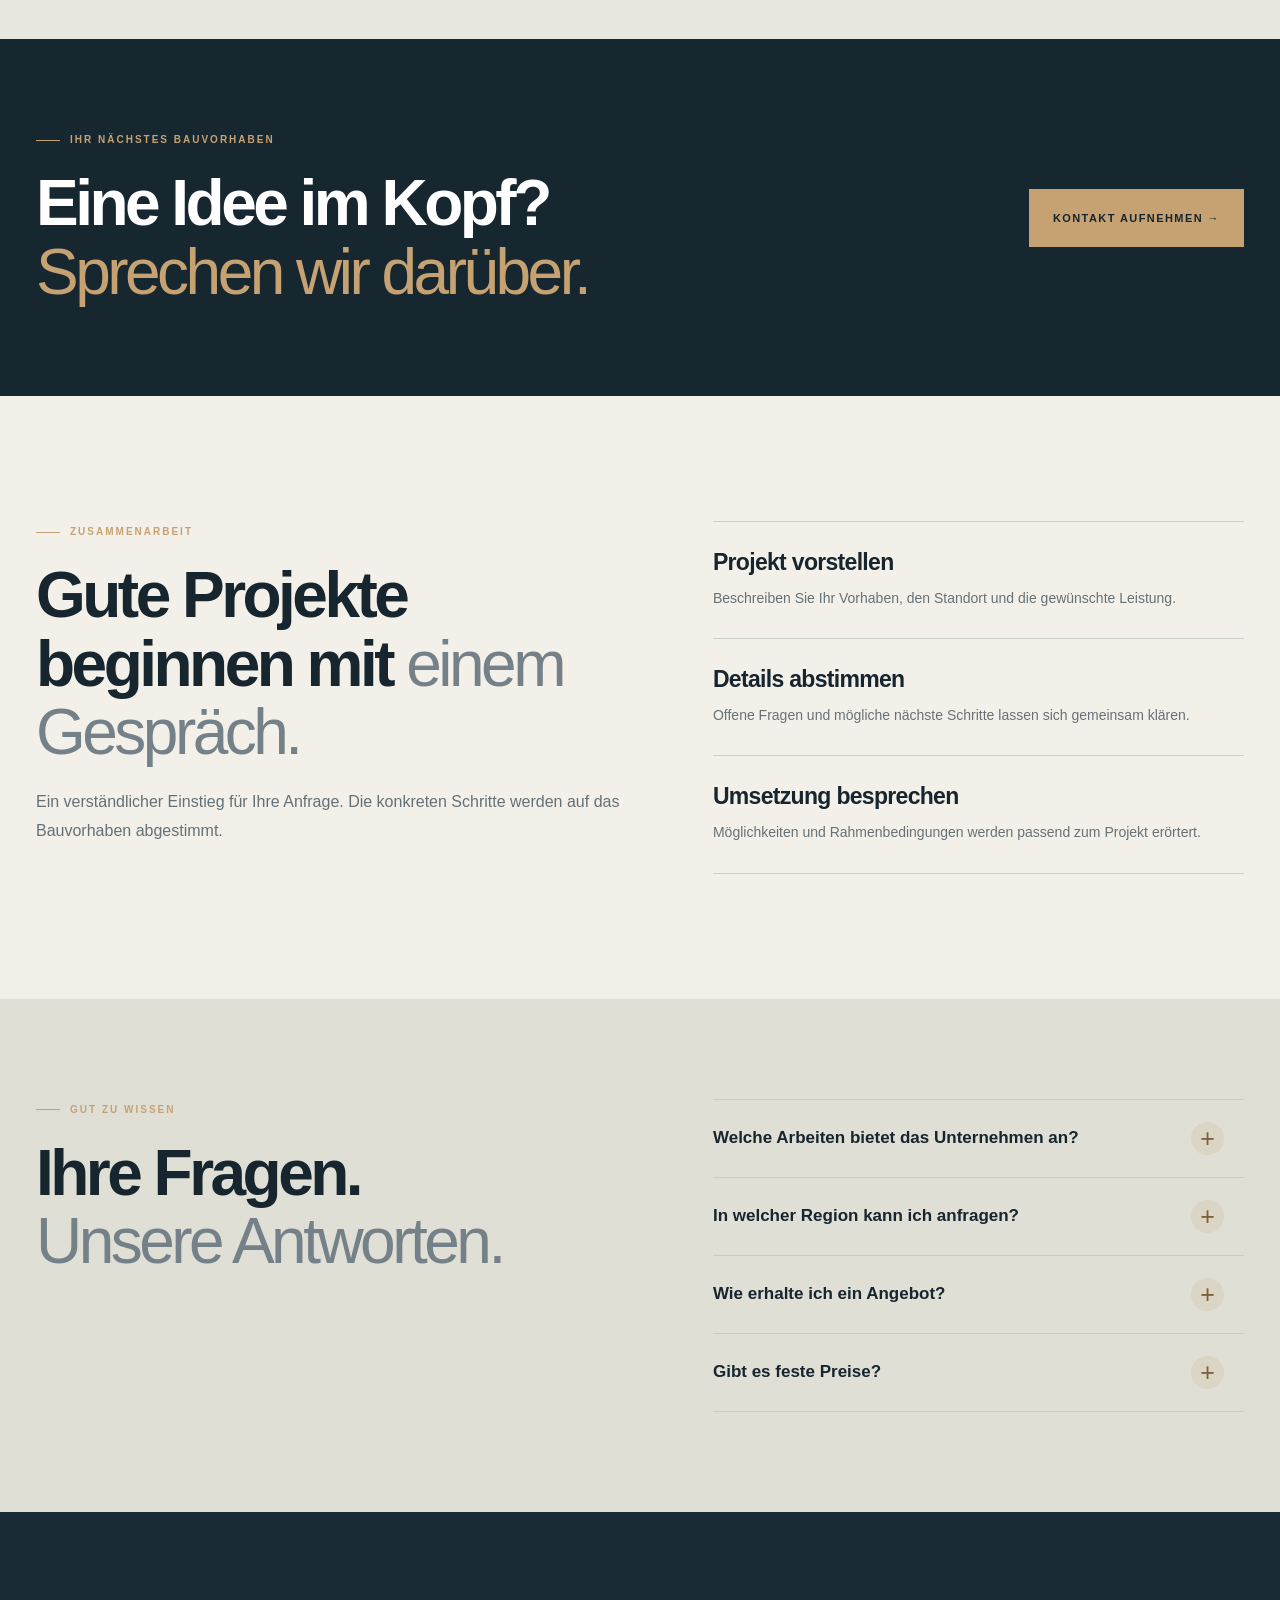
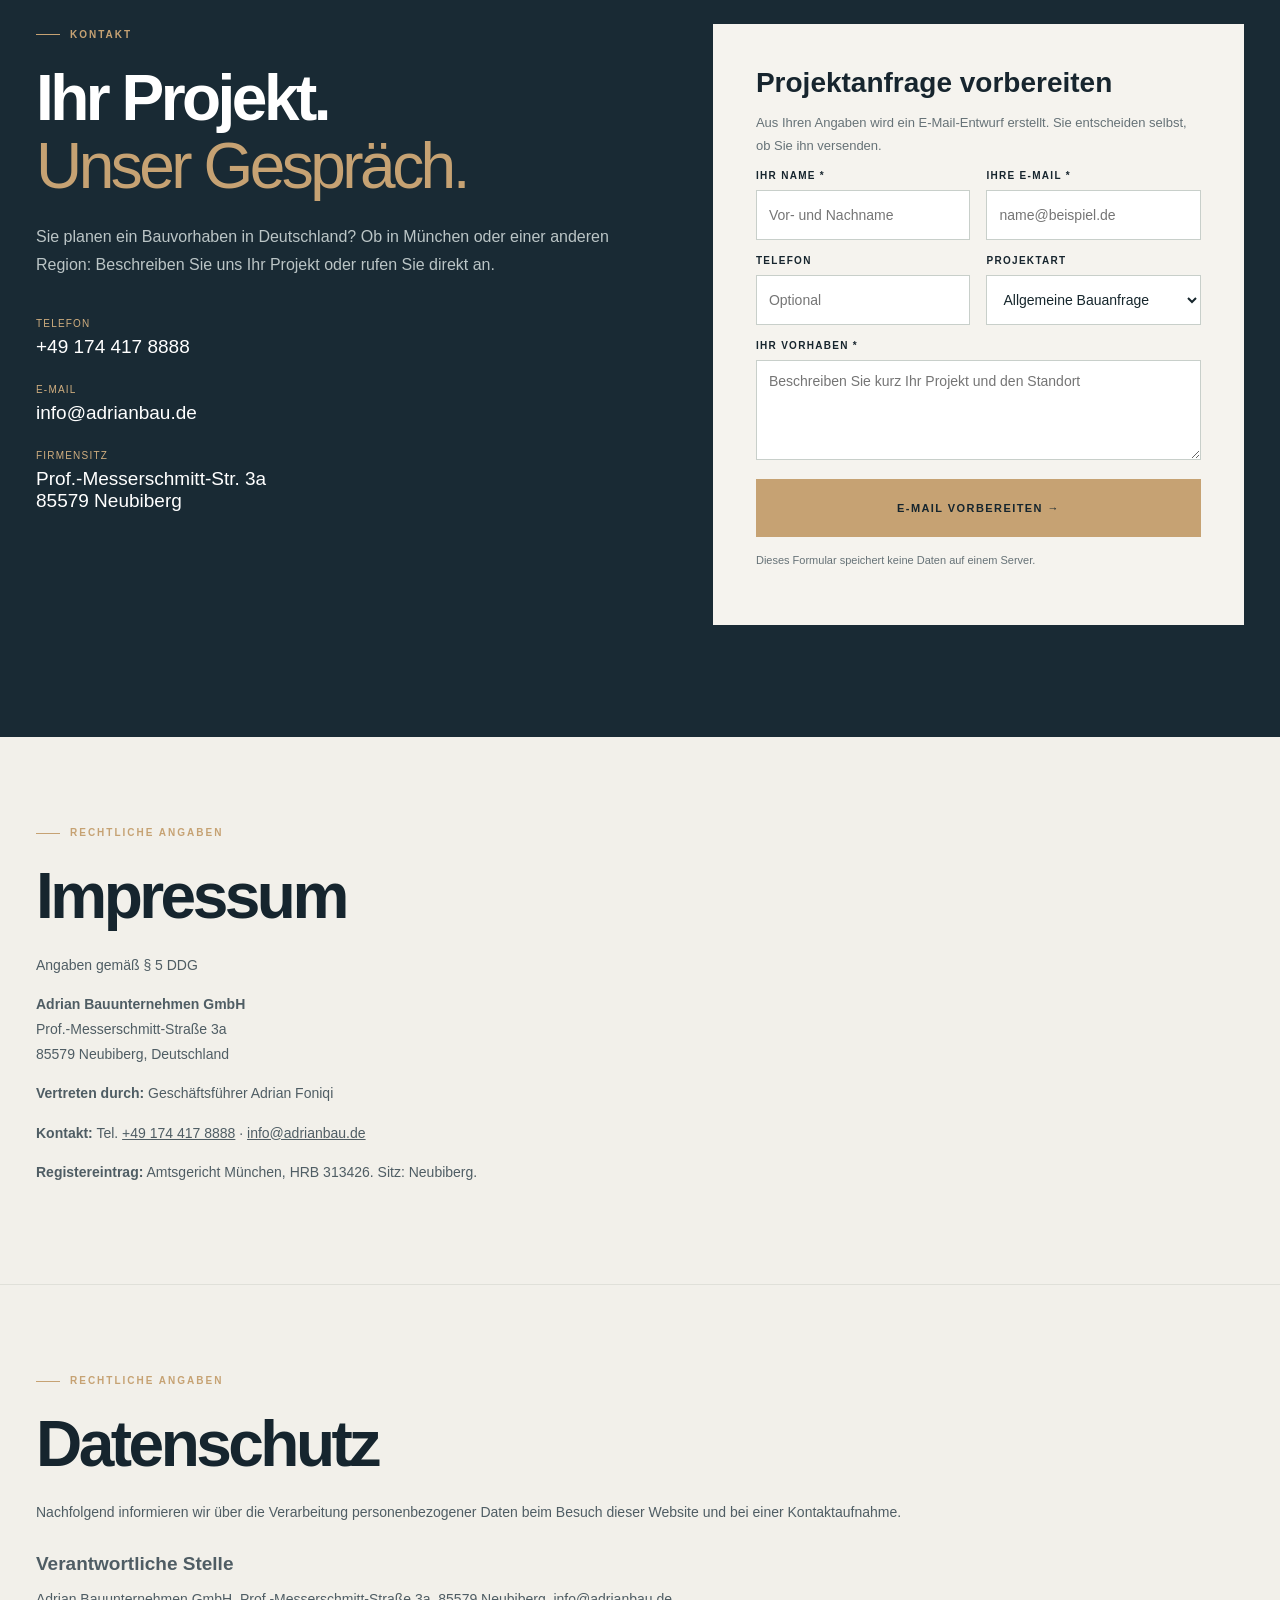
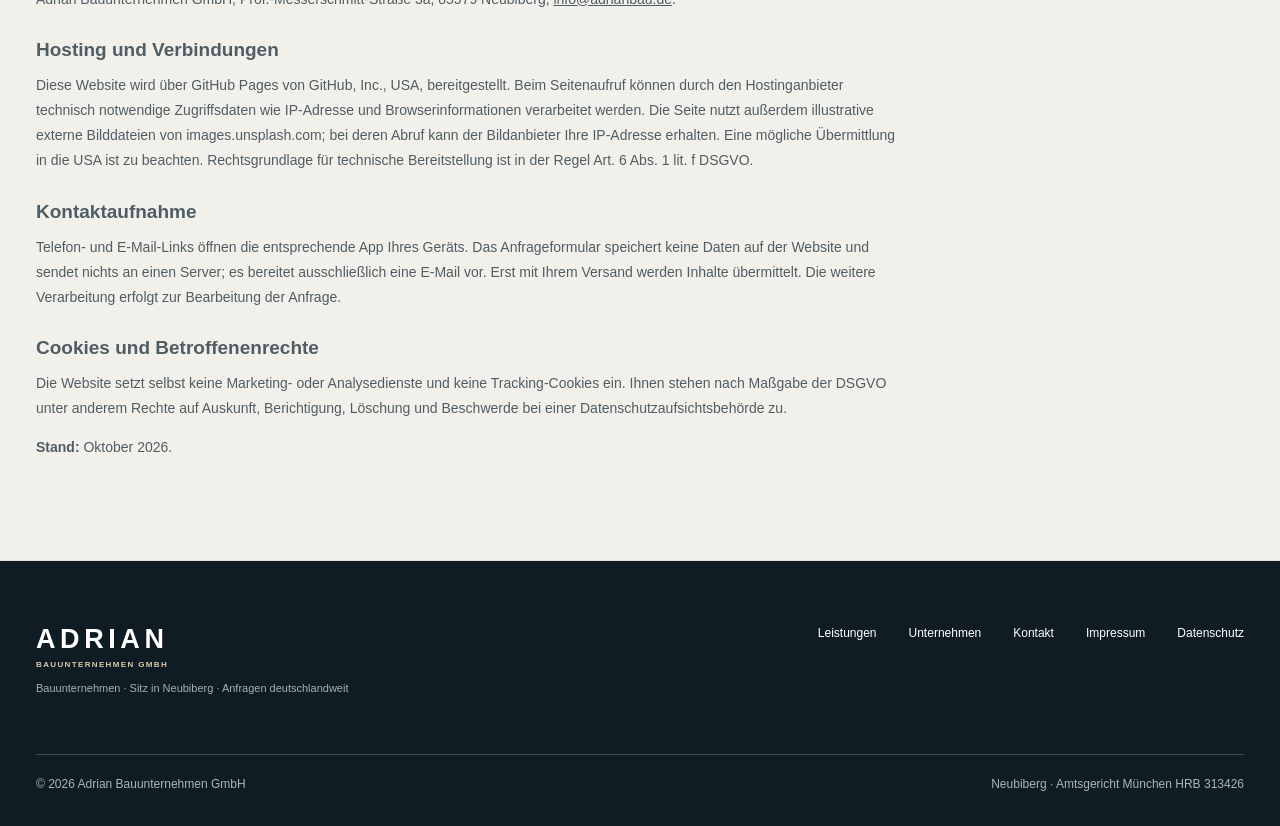
==== commit aac56151: "Adrian Bau: polish FAQ accordions and service cards; keep unverified tax ID out of public display" ====
--- a/adrian-bau-demo/index.html
+++ b/adrian-bau-demo/index.html
@@ -70,6 +70,18 @@
 .faq details[open]{background:#ffffff3c;padding-left:15px;padding-right:15px}
 .faq details p a{color:#685033;text-decoration:underline;text-underline-offset:3px}
 @media(max-width:530px){.extra-item summary{min-height:75px;padding:16px 17px 16px 20px}.extra-item .extra-body{padding:0 20px 22px}.faq details[open]{padding-left:10px;padding-right:10px}}
+
+/* Refine nested accents and FAQ details */
+.others span{border:0;padding:0}
+.others-heading .overline{display:inline-block;font-size:10px;letter-spacing:.2em;font-weight:800}
+.extra-item summary>span:first-child{display:inline;border:0;padding:0;line-height:1.4}
+.extra-item .expand-icon{padding:0;border:0;display:grid;border-radius:50%}
+.faq summary{list-style:none;display:flex;align-items:center;justify-content:space-between;gap:18px;cursor:pointer}
+.faq summary::-webkit-details-marker{display:none}
+.faq summary::after{content:'+';display:grid;place-items:center;width:33px;height:33px;border-radius:50%;flex:none;background:#c9b28d3d;color:#806038;font-weight:400;font-size:25px;line-height:1}
+.faq details[open] summary::after{content:'−';background:#b995633d}
+.faq summary:focus-visible{outline:2px solid #b99563;outline-offset:5px}
+.faq details p{max-width:720px}
 </style></head><body>
 <header class="header"><div class="header-top"><div class="container"><span>Bauunternehmen · Deutschlandweite Anfragen</span><span>Kontakt: +49 174 417 8888</span></div></div><div class="container header-main"><a class="brand" href="#start">ADRIAN<small>BAUUNTERNEHMEN GMBH</small></a><nav id="nav" aria-label="Hauptnavigation"><a href="#leistungen">Leistungen</a><a href="#unternehmen">Unternehmen</a><a href="#ablauf">Zusammenarbeit</a><a href="#fragen">FAQ</a><a href="#kontakt">Kontakt</a></nav><a class="btn" href="#kontakt">Projekt anfragen →</a><button class="menu-button" id="menu" aria-label="Menü öffnen" aria-expanded="false" aria-controls="nav">☰</button></div></header>
 <main><section class="hero" id="start"><div class="hero-art" aria-hidden="true"></div><div class="container hero-main"><span class="overline">Adrian Bauunternehmen GmbH · Neubiberg</span><h1>Wir bauen.<br>Mit <em>Weitblick.</em></h1><p>Hochbau, Tiefbau, Innenausbau und Außenanlagen. Wir begleiten Ihr Bauvorhaben mit Blick für das Wesentliche – von der ersten Anfrage bis zur Umsetzung.</p><div class="hero-buttons"><a href="#kontakt" class="btn">Projekt jetzt anfragen →</a><a href="#leistungen" class="btn secondary">Leistungen entdecken →</a></div></div><div class="hero-bottom"><div class="container"><span><b>+</b> Sitz in Neubiberg · Anfragen bundesweit</span><span>Weiter entdecken ↓</span></div></div></section>
@@ -97,7 +109,7 @@
 </div></div></section>
 <section class="contact" id="kontakt"><div class="container cols"><div><span class="overline">Kontakt</span><h2>Ihr Projekt.<br><span style="color:#c6a273">Unser Gespräch.</span></h2><p>Sie planen ein Bauvorhaben in Deutschland? Ob in München oder einer anderen Region: Beschreiben Sie uns Ihr Projekt oder rufen Sie direkt an.</p><div class="contactinfo"><div><small>Telefon</small><a href="tel:+491744178888">+49 174 417 8888</a></div><div><small>E-Mail</small><a href="mailto:info@adrianbau.de">info@adrianbau.de</a></div><div><small>Firmensitz</small><strong>Prof.-Messerschmitt-Str. 3a<br>85579 Neubiberg</strong></div></div></div>
 <form class="formbox" id="request"><h3>Projektanfrage vorbereiten</h3><p>Aus Ihren Angaben wird ein E-Mail-Entwurf erstellt. Sie entscheiden selbst, ob Sie ihn versenden.</p><div class="formgrid"><div class="field"><label for="fn">IHR NAME *</label><input id="fn" required maxlength="120" autocomplete="name" placeholder="Vor- und Nachname"></div><div class="field"><label for="fe">IHRE E-MAIL *</label><input id="fe" type="email" required autocomplete="email" placeholder="name@beispiel.de"></div></div><div class="formgrid"><div class="field"><label for="ft">TELEFON</label><input id="ft" type="tel" autocomplete="tel" placeholder="Optional"></div><div class="field"><label for="fk">PROJEKTART</label><select id="fk"><option>Allgemeine Bauanfrage</option><option>Hoch- und Tiefbau</option><option>Innenausbau / Sanierung</option><option>Gartenbau</option><option>Außenanlagen</option><option>Bauen im Bestand</option><option>Betonfertigteile</option><option>Baulogistik</option><option>Projektentwicklung</option><option>Schlüsselfertigbau</option><option>Innen- und Außenreinigung</option><option>Andere Bauleistung</option></select></div></div><div class="field"><label for="fm">IHR VORHABEN *</label><textarea id="fm" required maxlength="3000" placeholder="Beschreiben Sie kurz Ihr Projekt und den Standort"></textarea></div><button class="btn" type="submit">E-Mail vorbereiten →</button><p class="note" id="status" role="status">Dieses Formular speichert keine Daten auf einem Server.</p></form></div></section>
-<section class="legal" id="impressum"><div class="container"><span class="overline">Rechtliche Angaben</span><h2>Impressum</h2><div class="legalcopy"><p>Angaben gemäß § 5 DDG</p><p><strong>Adrian Bauunternehmen GmbH</strong><br>Prof.-Messerschmitt-Straße 3a<br>85579 Neubiberg, Deutschland</p><p><strong>Vertreten durch:</strong> Geschäftsführer Adrian Foniqi</p><p><strong>Kontakt:</strong> Tel. <a href="tel:+491744178888">+49 174 417 8888</a> · <a href="mailto:info@adrianbau.de">info@adrianbau.de</a></p><p><strong>Registereintrag:</strong> Amtsgericht München, HRB 313426. Sitz: Neubiberg.</p><p><strong>Umsatzsteuer-Identifikationsnummer:</strong> Wird ergänzt, sofern vergeben und im Impressum anzugeben.</p></div></div></section>
+<section class="legal" id="impressum"><div class="container"><span class="overline">Rechtliche Angaben</span><h2>Impressum</h2><div class="legalcopy"><p>Angaben gemäß § 5 DDG</p><p><strong>Adrian Bauunternehmen GmbH</strong><br>Prof.-Messerschmitt-Straße 3a<br>85579 Neubiberg, Deutschland</p><p><strong>Vertreten durch:</strong> Geschäftsführer Adrian Foniqi</p><p><strong>Kontakt:</strong> Tel. <a href="tel:+491744178888">+49 174 417 8888</a> · <a href="mailto:info@adrianbau.de">info@adrianbau.de</a></p><p><strong>Registereintrag:</strong> Amtsgericht München, HRB 313426. Sitz: Neubiberg.</p><!-- Beim offiziellen Launch im Impressum ergänzen, soweit vergeben: Umsatzsteuer-Identifikationsnummer bzw. Wirtschafts-Identifikationsnummer. --></div></div></section>
 <section class="legal" id="datenschutz"><div class="container"><span class="overline">Rechtliche Angaben</span><h2>Datenschutz</h2><div class="legalcopy"><p>Nachfolgend informieren wir über die Verarbeitung personenbezogener Daten beim Besuch dieser Website und bei einer Kontaktaufnahme.</p><h3>Verantwortliche Stelle</h3><p>Adrian Bauunternehmen GmbH, Prof.-Messerschmitt-Straße 3a, 85579 Neubiberg, <a href="mailto:info@adrianbau.de">info@adrianbau.de</a>.</p><h3>Hosting und Verbindungen</h3><p>Diese Website wird über GitHub Pages von GitHub, Inc., USA, bereitgestellt. Beim Seitenaufruf können durch den Hostinganbieter technisch notwendige Zugriffsdaten wie IP-Adresse und Browserinformationen verarbeitet werden. Die Seite nutzt außerdem illustrative externe Bilddateien von images.unsplash.com; bei deren Abruf kann der Bildanbieter Ihre IP-Adresse erhalten. Eine mögliche Übermittlung in die USA ist zu beachten. Rechtsgrundlage für technische Bereitstellung ist in der Regel Art. 6 Abs. 1 lit. f DSGVO.</p><h3>Kontaktaufnahme</h3><p>Telefon- und E-Mail-Links öffnen die entsprechende App Ihres Geräts. Das Anfrageformular speichert keine Daten auf der Website und sendet nichts an einen Server; es bereitet ausschließlich eine E-Mail vor. Erst mit Ihrem Versand werden Inhalte übermittelt. Die weitere Verarbeitung erfolgt zur Bearbeitung der Anfrage.</p><h3>Cookies und Betroffenenrechte</h3><p>Die Website setzt selbst keine Marketing- oder Analysedienste und keine Tracking-Cookies ein. Ihnen stehen nach Maßgabe der DSGVO unter anderem Rechte auf Auskunft, Berichtigung, Löschung und Beschwerde bei einer Datenschutzaufsichtsbehörde zu.</p><p><strong>Stand:</strong> Oktober 2026.</p></div></div></section>
 </main><footer class="footer"><div class="container"><div class="footer-row"><div><a class="brand" href="#start">ADRIAN<small>BAUUNTERNEHMEN GMBH</small></a><span class="concept">Bauunternehmen · Sitz in Neubiberg · Anfragen deutschlandweit</span></div><nav class="footnav" aria-label="Footernavigation"><a href="#leistungen">Leistungen</a><a href="#unternehmen">Unternehmen</a><a href="#kontakt">Kontakt</a><a href="#impressum">Impressum</a><a href="#datenschutz">Datenschutz</a></nav></div><div class="footer-bottom"><span>© 2026 Adrian Bauunternehmen GmbH</span><span>Neubiberg · Amtsgericht München HRB 313426</span></div></div></footer><a class="mobcall" href="tel:+491744178888">Jetzt anrufen ↗</a>
 <script>
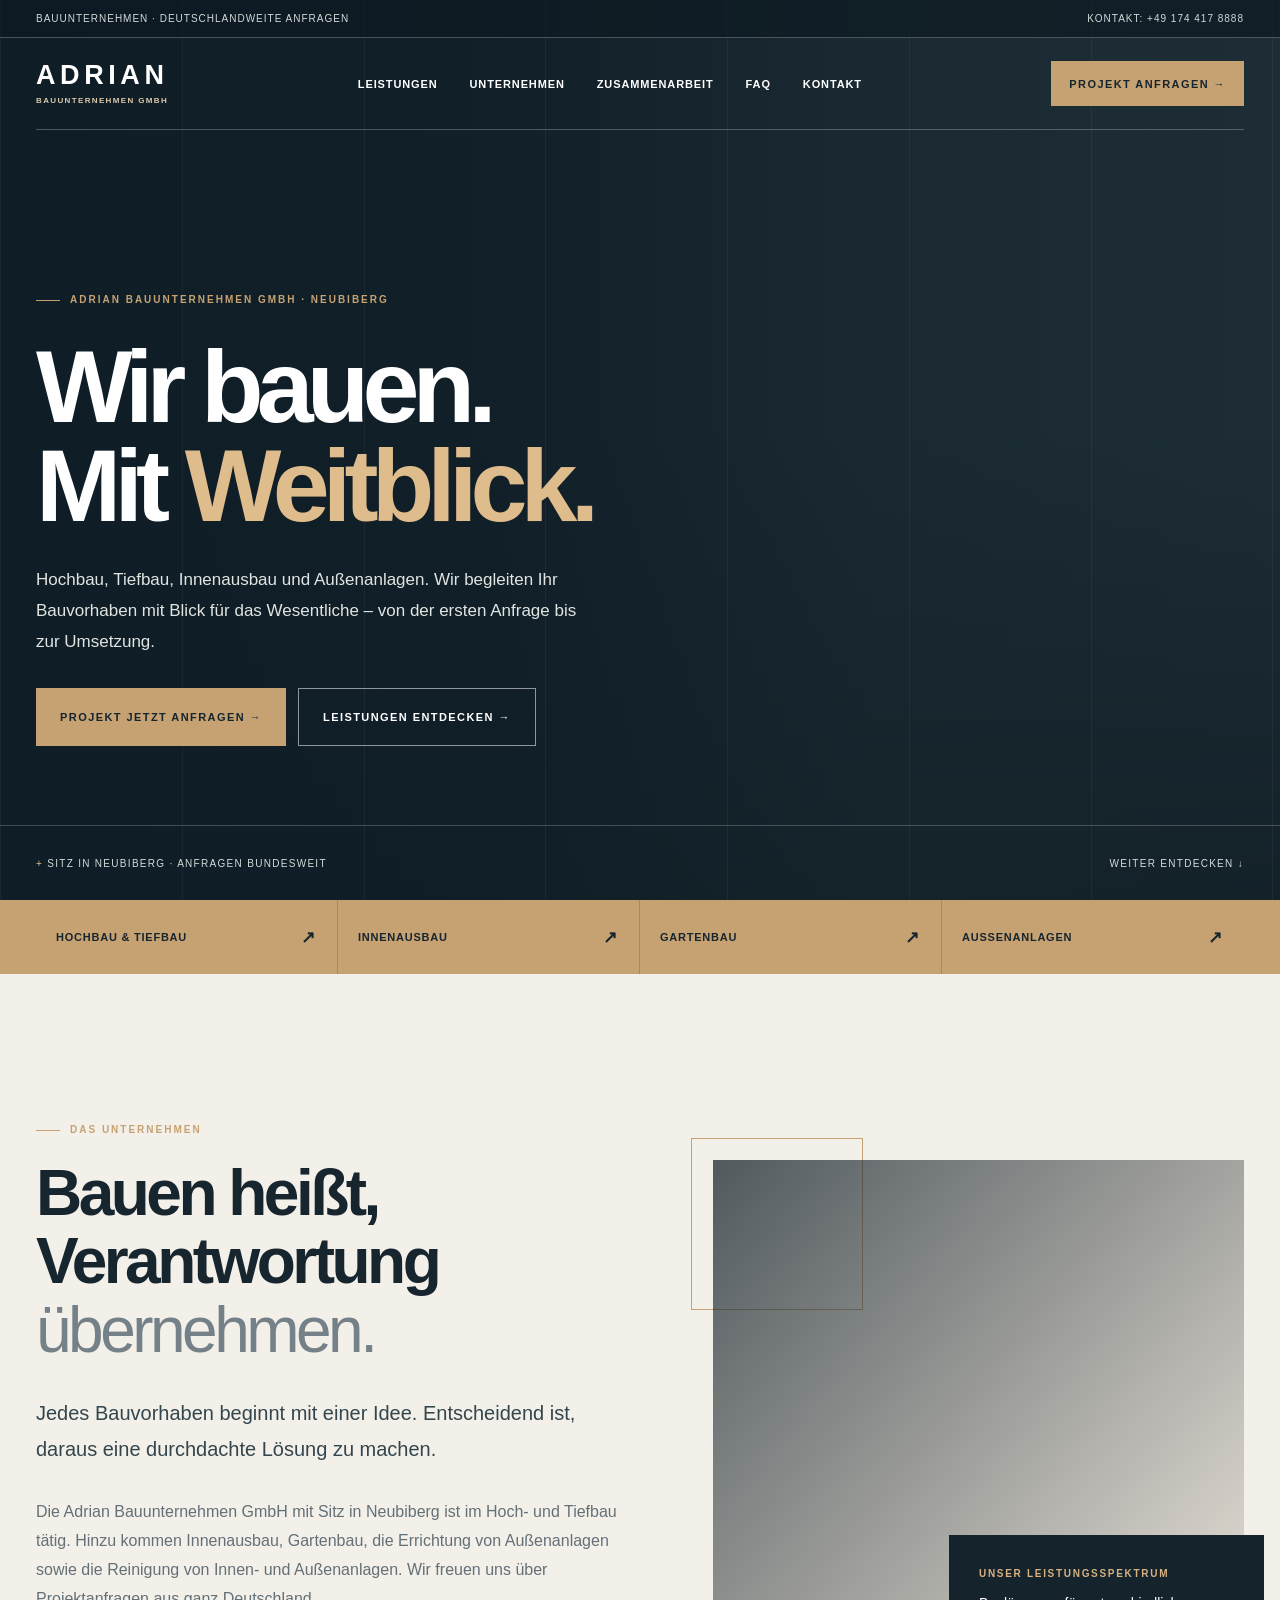
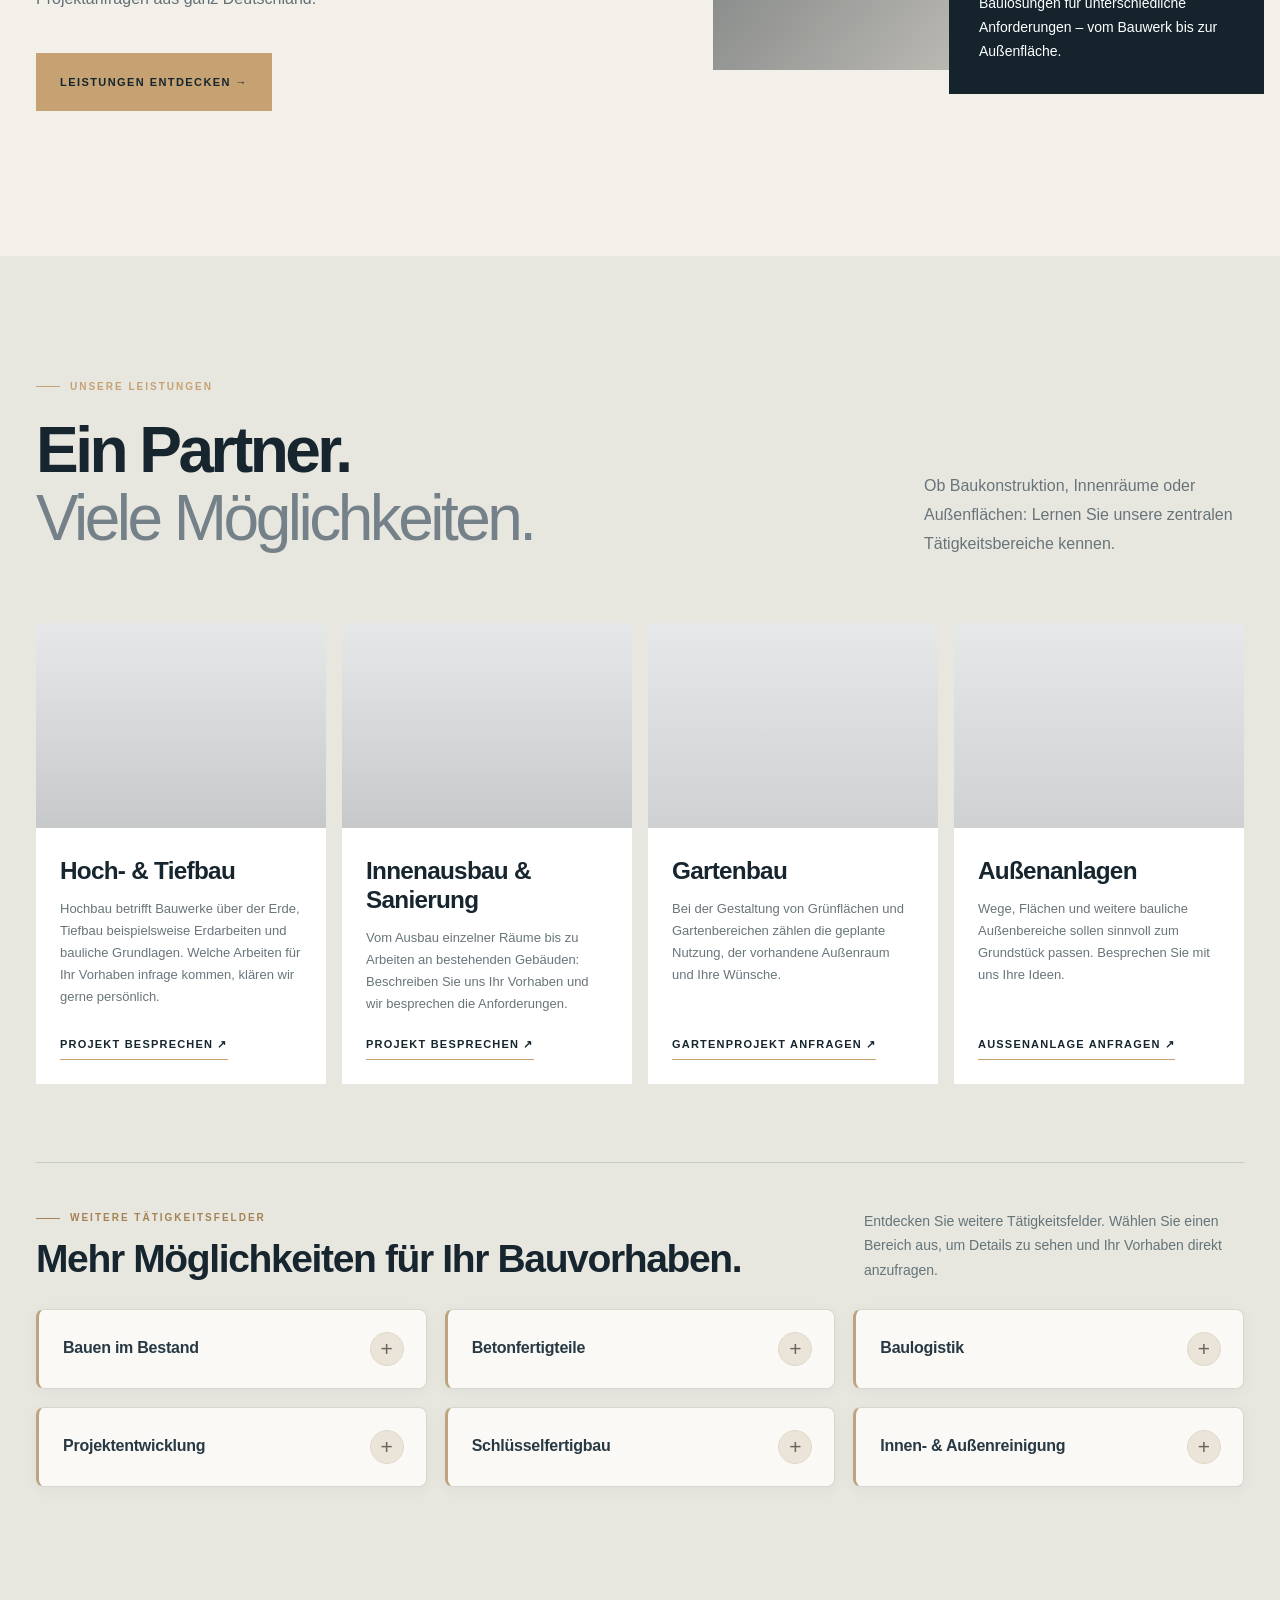
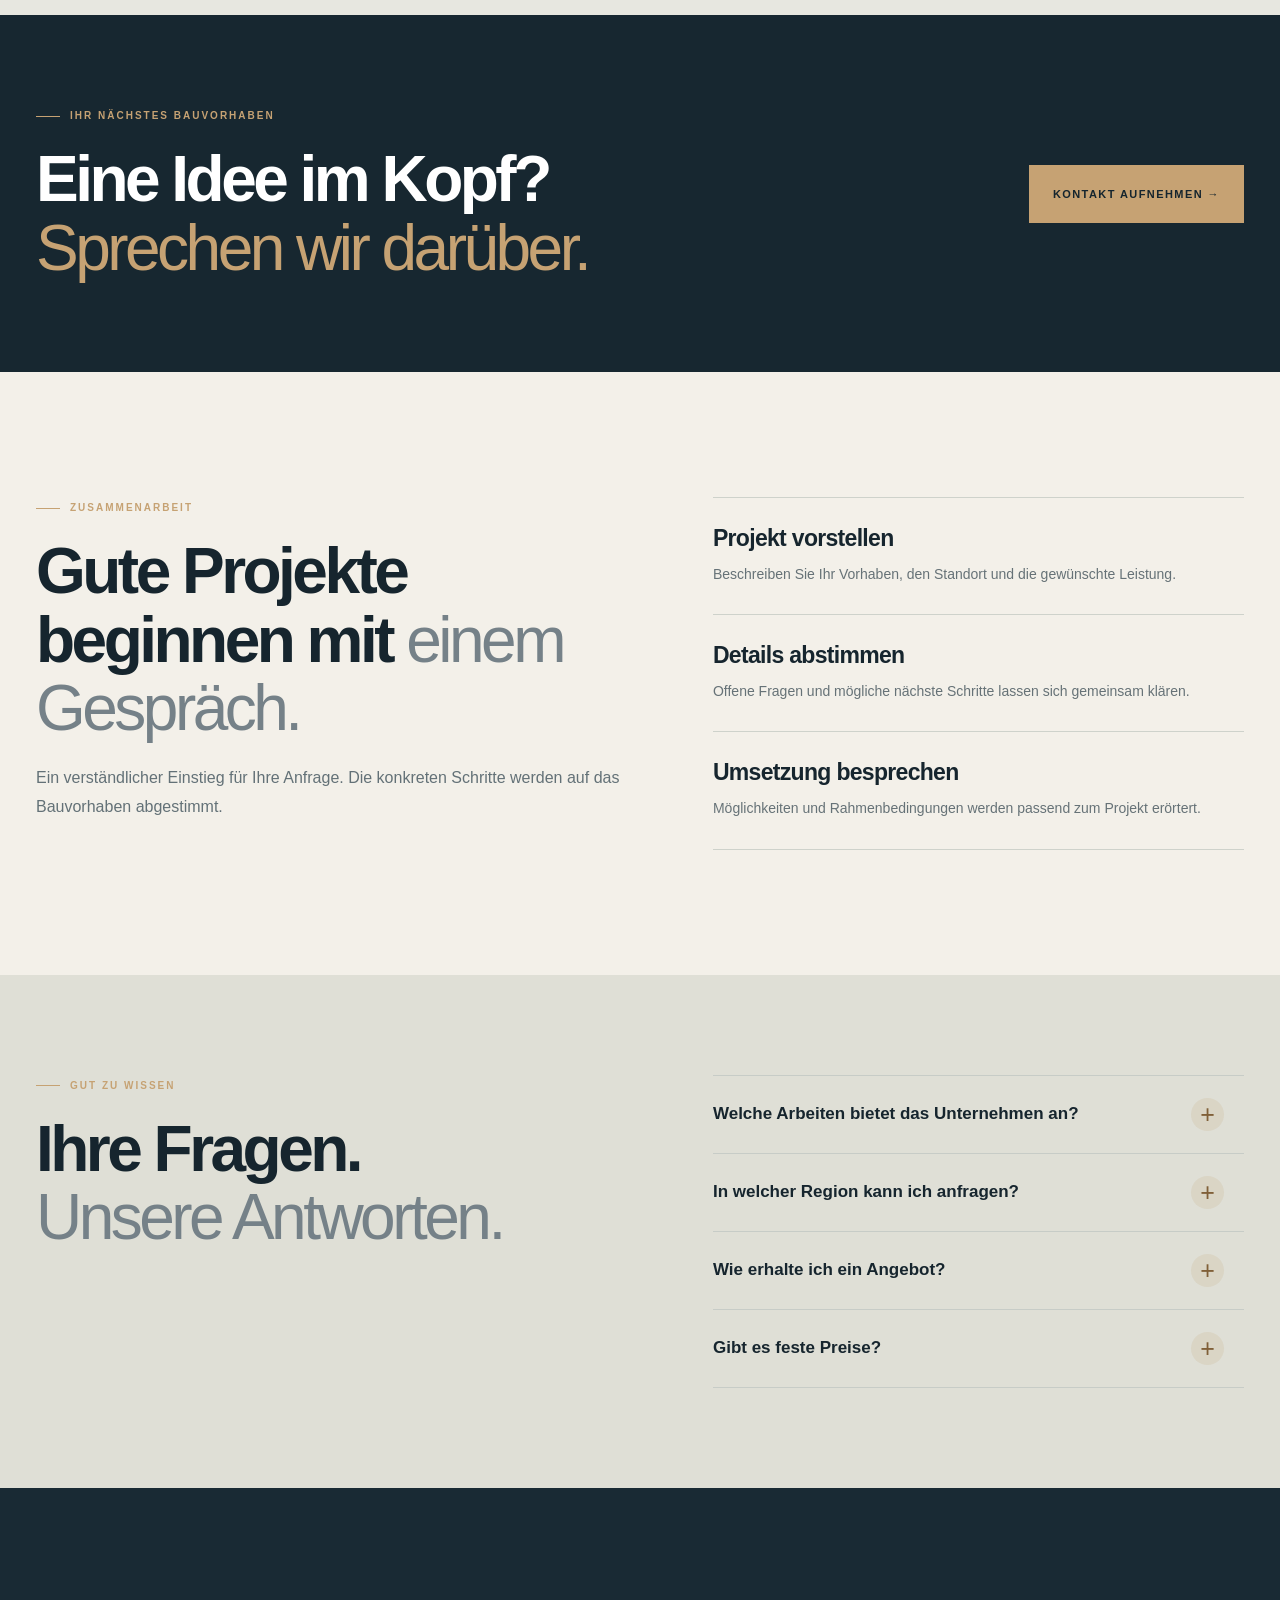
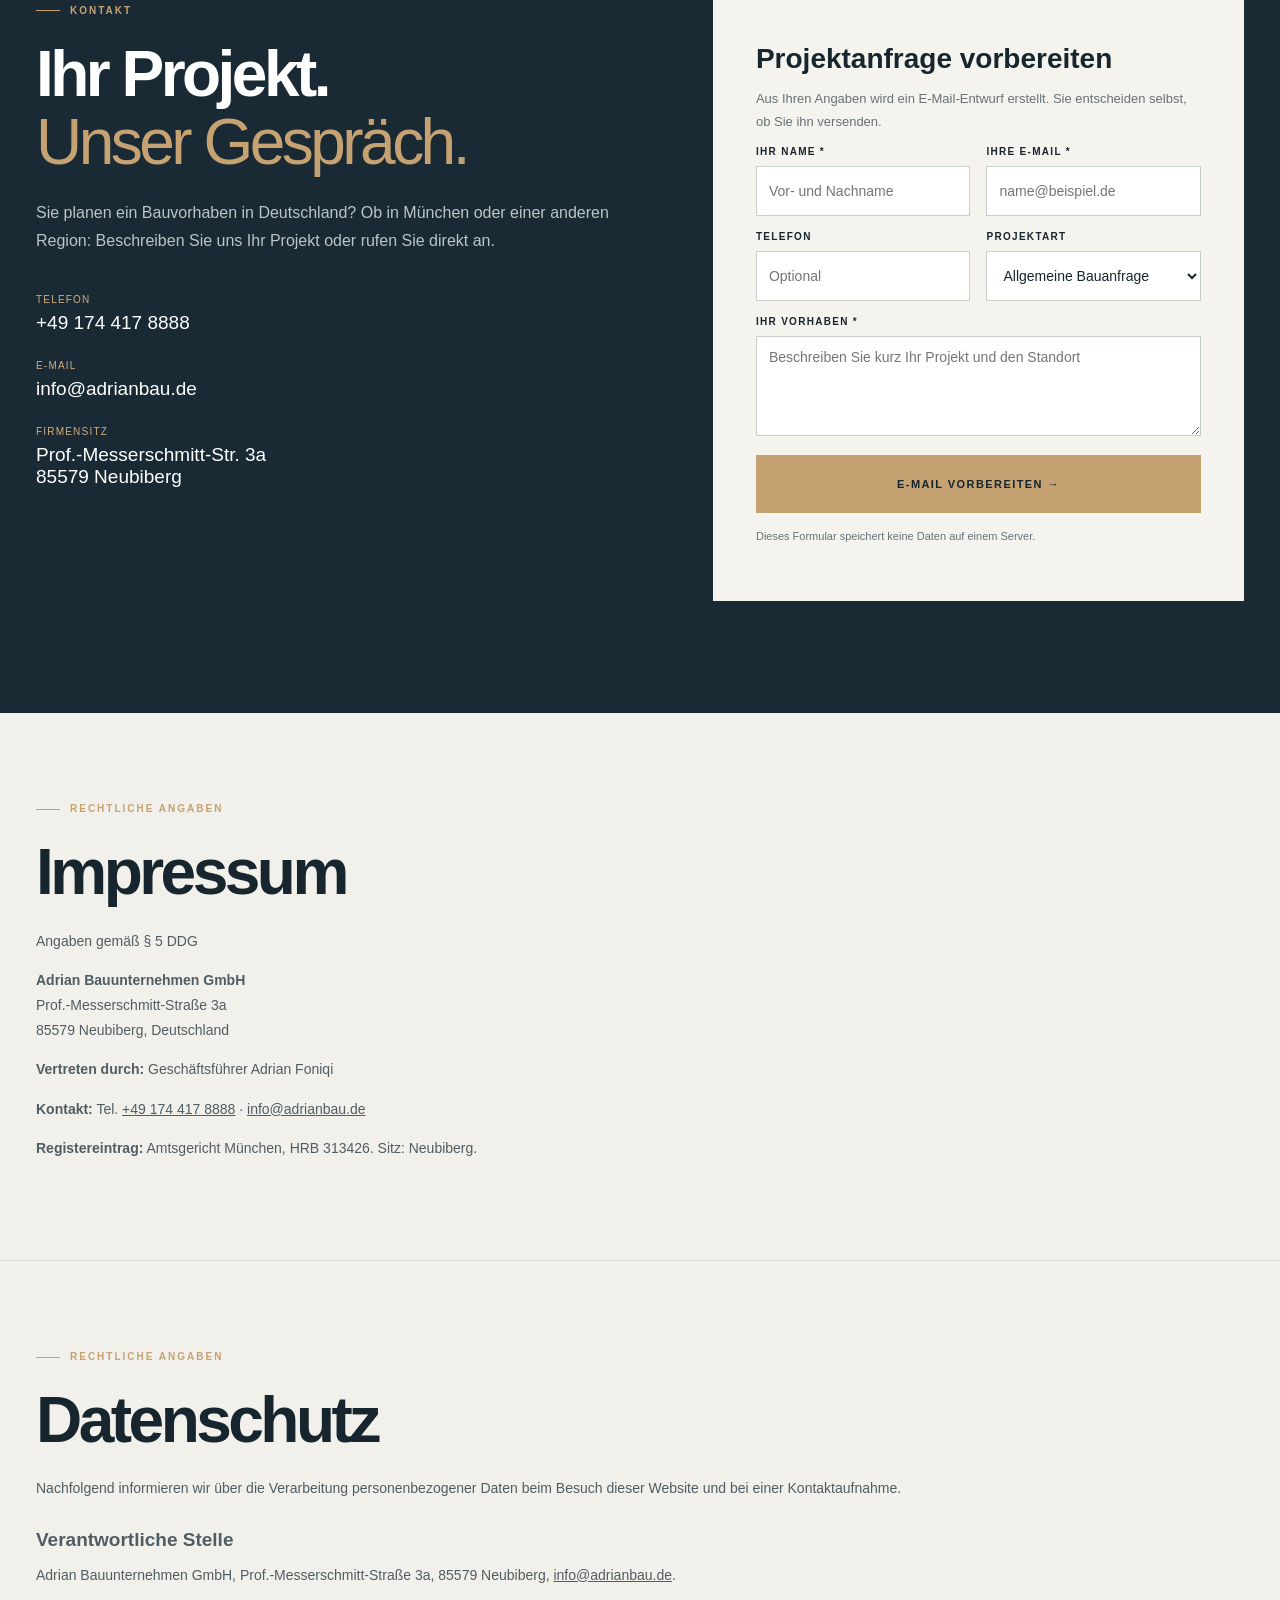
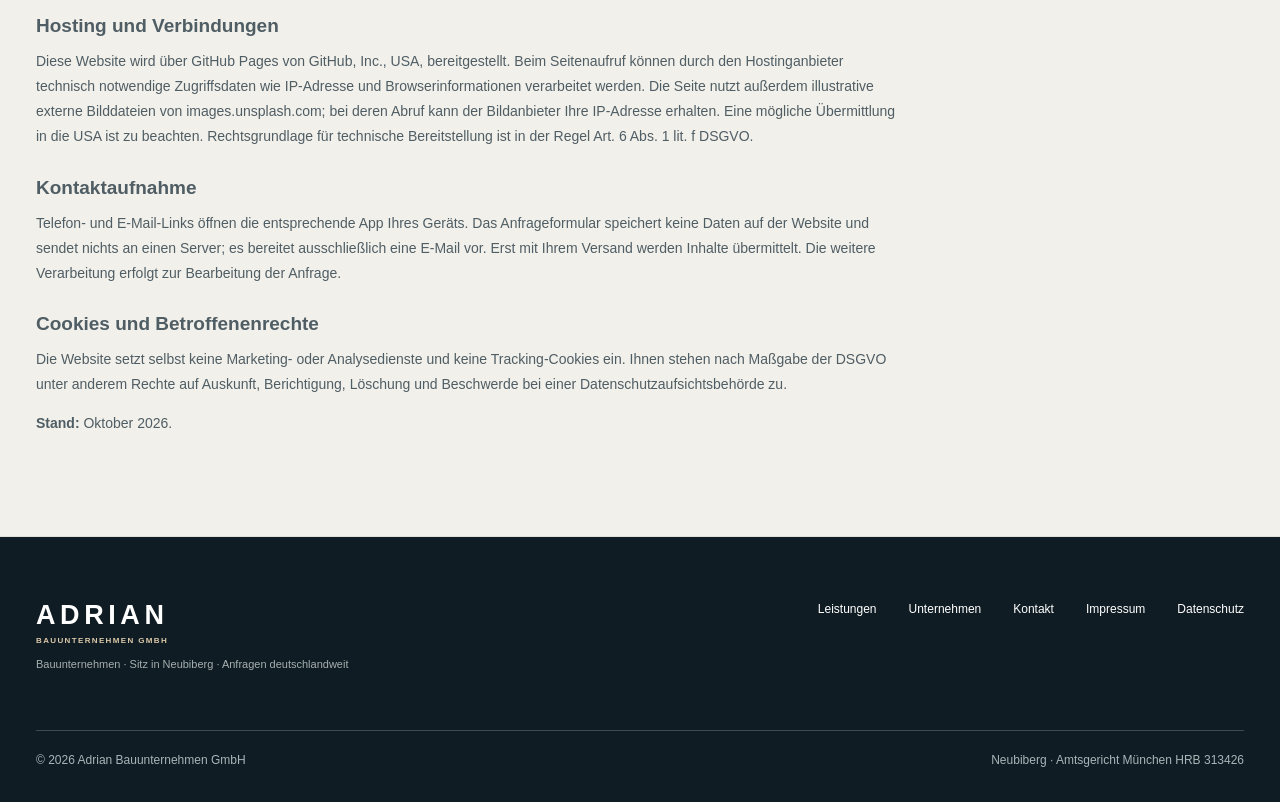
==== commit 259110d8: "Polish Adrian Bau service cards: remove hash highlight and unify expanded surfaces" ====
--- a/adrian-bau-demo/index.html
+++ b/adrian-bau-demo/index.html
@@ -21,7 +21,7 @@
 .cards{grid-template-columns:repeat(4,minmax(0,1fr));gap:16px}
 .card{display:flex;flex-direction:column;scroll-margin-top:115px;transition:box-shadow .25s,transform .25s}
 .card:hover{box-shadow:0 16px 34px #1b2c301c;transform:translateY(-3px)}
-.card:target{outline:3px solid var(--accent);outline-offset:4px}
+.card:target{outline:none;outline-offset:0}
 .card .image{height:205px;flex:none}
 .card .body{display:flex;flex-direction:column;flex:1;padding:24px}
 .card .body h3{font-size:clamp(19px,1.9vw,25px);margin:4px 0 13px;line-height:1.2}
@@ -82,6 +82,101 @@
 .faq details[open] summary::after{content:'−';background:#b995633d}
 .faq summary:focus-visible{outline:2px solid #b99563;outline-offset:5px}
 .faq details p{max-width:720px}
+
+/* Cohesive, calm service-card refinement */
+.more-grid{gap:18px;align-items:start}
+.more-grid .extra-item,
+.more-grid .extra-item:nth-child(3n+2),
+.more-grid .extra-item:nth-child(3n){
+  background:#faf9f6;
+  border:1px solid #d7d6cf;
+  border-left:3px solid #bca47f;
+  border-radius:8px;
+  box-shadow:0 3px 15px rgba(25,41,47,.045);
+  overflow:hidden;
+  transition:border-color .2s ease,box-shadow .2s ease,background-color .2s ease;
+}
+.more-grid .extra-item:hover{
+  border-color:#c3b8a7;
+  border-left-color:#aa8b5e;
+  box-shadow:0 7px 20px rgba(25,41,47,.075);
+}
+.more-grid .extra-item[open],
+.more-grid .extra-item[open]:hover{
+  background:#f1eee7;
+  border-color:#c9c1b5;
+  border-left-color:#a98b61;
+  box-shadow:0 10px 23px rgba(25,41,47,.075);
+}
+.more-grid .extra-item summary{
+  min-height:78px;
+  padding:18px 22px 18px 24px;
+  background:transparent;
+  border-bottom:1px solid transparent;
+  border-radius:0;
+  transition:none;
+}
+.more-grid .extra-item[open] summary{
+  border-bottom-color:rgba(85,91,82,.13);
+}
+.more-grid .extra-item summary:hover,
+.more-grid .extra-item[open] summary:hover{
+  background:transparent;
+}
+.more-grid .extra-item summary:before{content:none;display:none}
+.more-grid .extra-item summary>span:first-child{
+  font-size:16px;
+  font-weight:700;
+  letter-spacing:-.015em;
+  color:#283943;
+  line-height:1.4;
+}
+.more-grid .extra-item .expand-icon,
+.more-grid .extra-item:nth-child(3n+2) .expand-icon,
+.more-grid .extra-item:nth-child(3n) .expand-icon{
+  display:grid;
+  place-items:center;
+  width:34px;
+  height:34px;
+  min-width:34px;
+  border:1px solid #e1d8c9;
+  border-radius:50%;
+  background:#eae4d9;
+  color:#6c655d;
+  font-size:21px;
+  font-weight:400;
+  padding:0;
+  line-height:1;
+  transition:transform .2s ease,background-color .2s ease;
+}
+.more-grid .extra-item[open] .expand-icon{
+  background:#e3d7c5;
+  color:#4c4b48;
+}
+.more-grid .extra-item .extra-body{
+  background:transparent;
+  padding:22px 25px 26px 24px;
+}
+.more-grid .extra-item .extra-body p{
+  margin:0 0 20px;
+  color:#4b5960;
+  font-size:14px;
+  line-height:1.72;
+}
+.more-grid .extra-item .extra-body a{
+  color:#5e503f;
+  border-bottom-color:#ad926c;
+  font-weight:800;
+}
+.more-grid .extra-item .extra-body a:hover{color:#293e49}
+@media(max-width:760px){
+  .more-grid{gap:14px}
+  .more-grid .extra-item summary{min-height:72px;padding:16px 18px 16px 20px}
+  .more-grid .extra-item .extra-body{padding:18px 20px 24px}
+}
+@media(prefers-reduced-motion:reduce){
+  .more-grid .extra-item,.more-grid .extra-item .expand-icon{transition:none}
+}
 </style></head><body>
 <header class="header"><div class="header-top"><div class="container"><span>Bauunternehmen · Deutschlandweite Anfragen</span><span>Kontakt: +49 174 417 8888</span></div></div><div class="container header-main"><a class="brand" href="#start">ADRIAN<small>BAUUNTERNEHMEN GMBH</small></a><nav id="nav" aria-label="Hauptnavigation"><a href="#leistungen">Leistungen</a><a href="#unternehmen">Unternehmen</a><a href="#ablauf">Zusammenarbeit</a><a href="#fragen">FAQ</a><a href="#kontakt">Kontakt</a></nav><a class="btn" href="#kontakt">Projekt anfragen →</a><button class="menu-button" id="menu" aria-label="Menü öffnen" aria-expanded="false" aria-controls="nav">☰</button></div></header>
 <main><section class="hero" id="start"><div class="hero-art" aria-hidden="true"></div><div class="container hero-main"><span class="overline">Adrian Bauunternehmen GmbH · Neubiberg</span><h1>Wir bauen.<br>Mit <em>Weitblick.</em></h1><p>Hochbau, Tiefbau, Innenausbau und Außenanlagen. Wir begleiten Ihr Bauvorhaben mit Blick für das Wesentliche – von der ersten Anfrage bis zur Umsetzung.</p><div class="hero-buttons"><a href="#kontakt" class="btn">Projekt jetzt anfragen →</a><a href="#leistungen" class="btn secondary">Leistungen entdecken →</a></div></div><div class="hero-bottom"><div class="container"><span><b>+</b> Sitz in Neubiberg · Anfragen bundesweit</span><span>Weiter entdecken ↓</span></div></div></section>
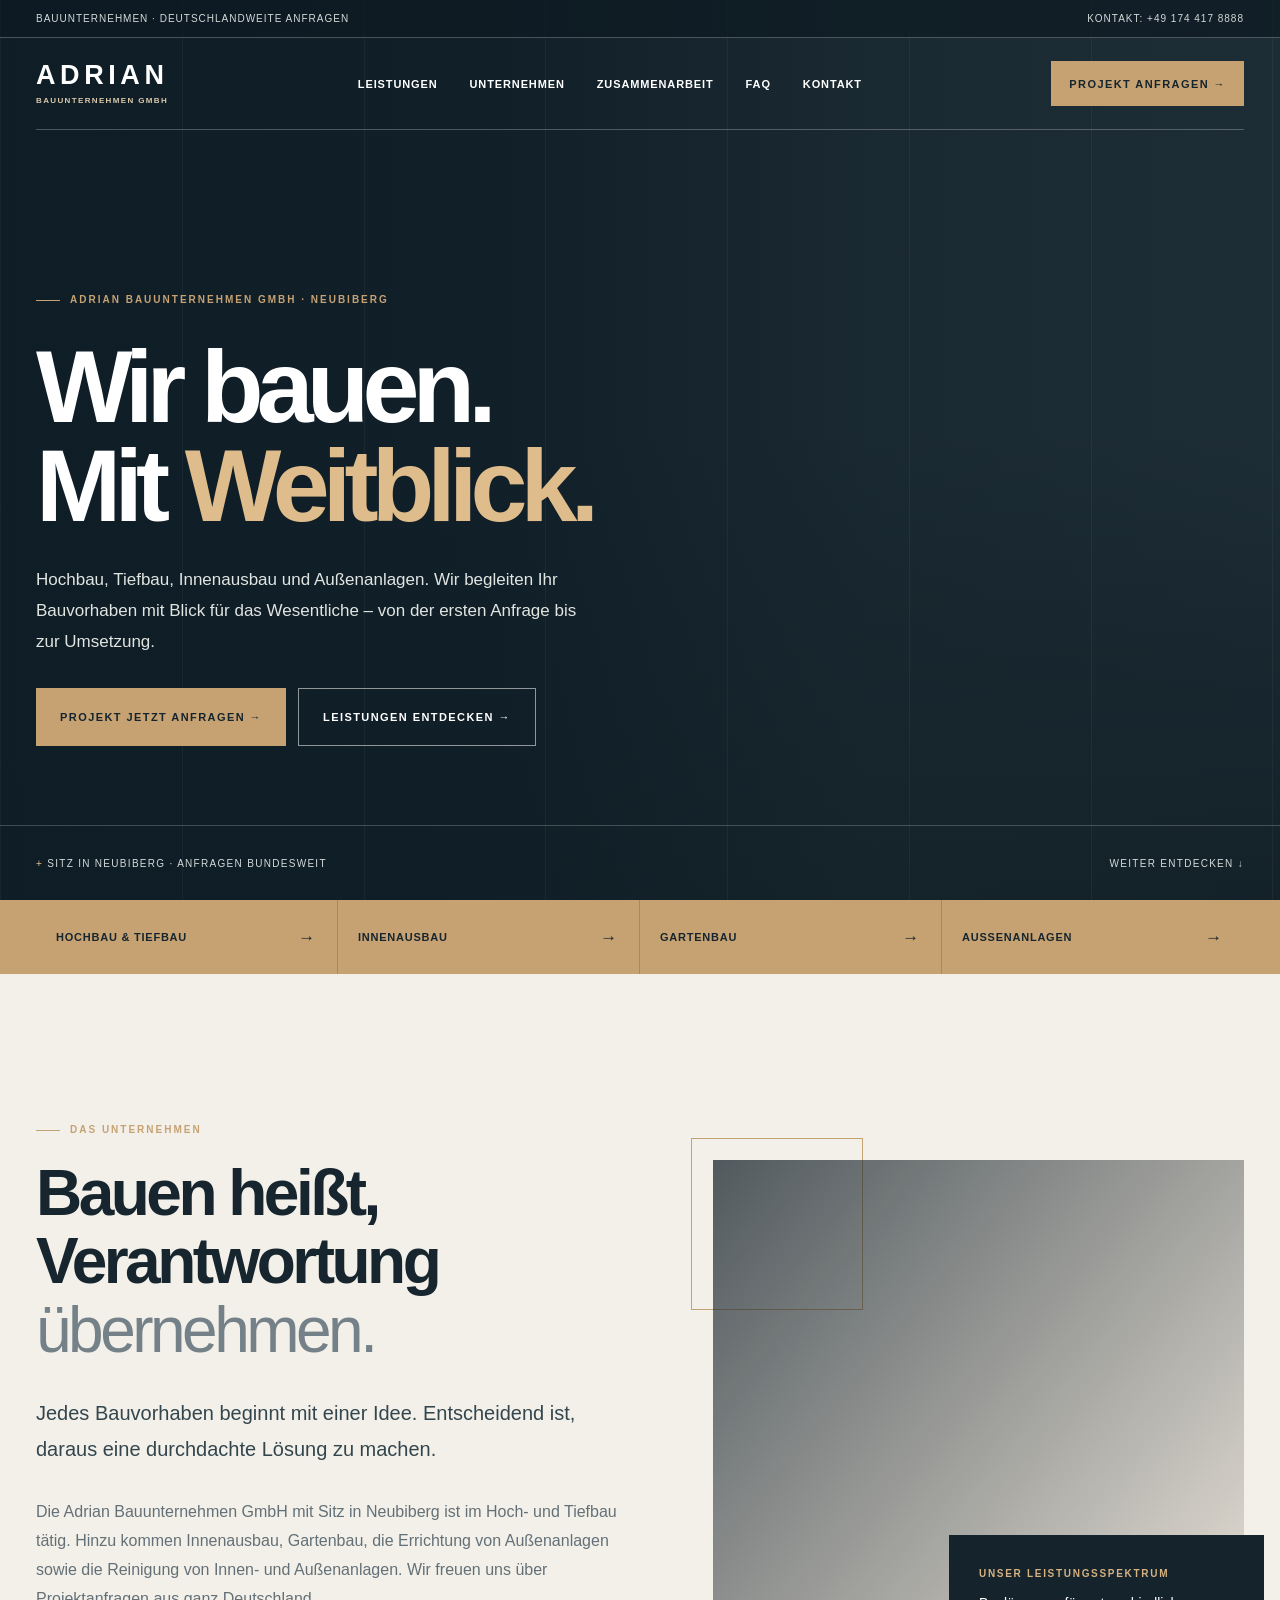
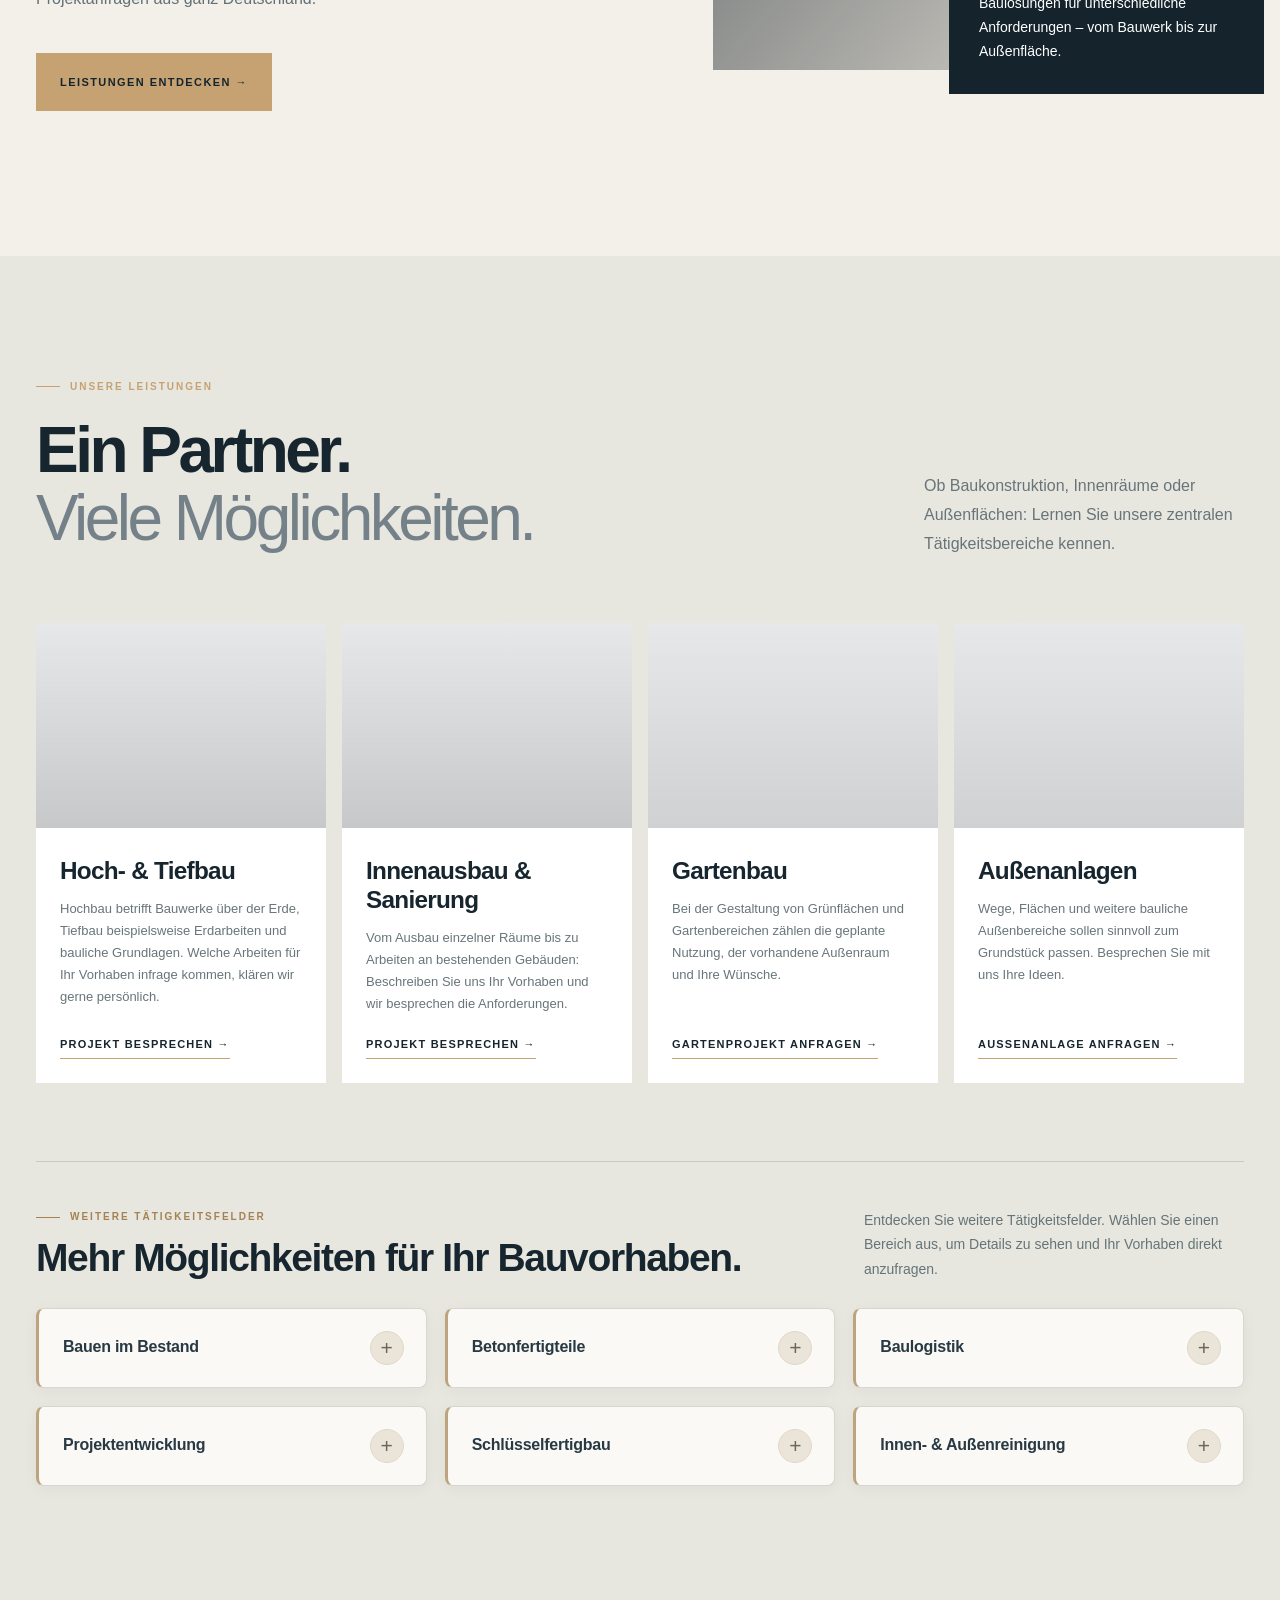
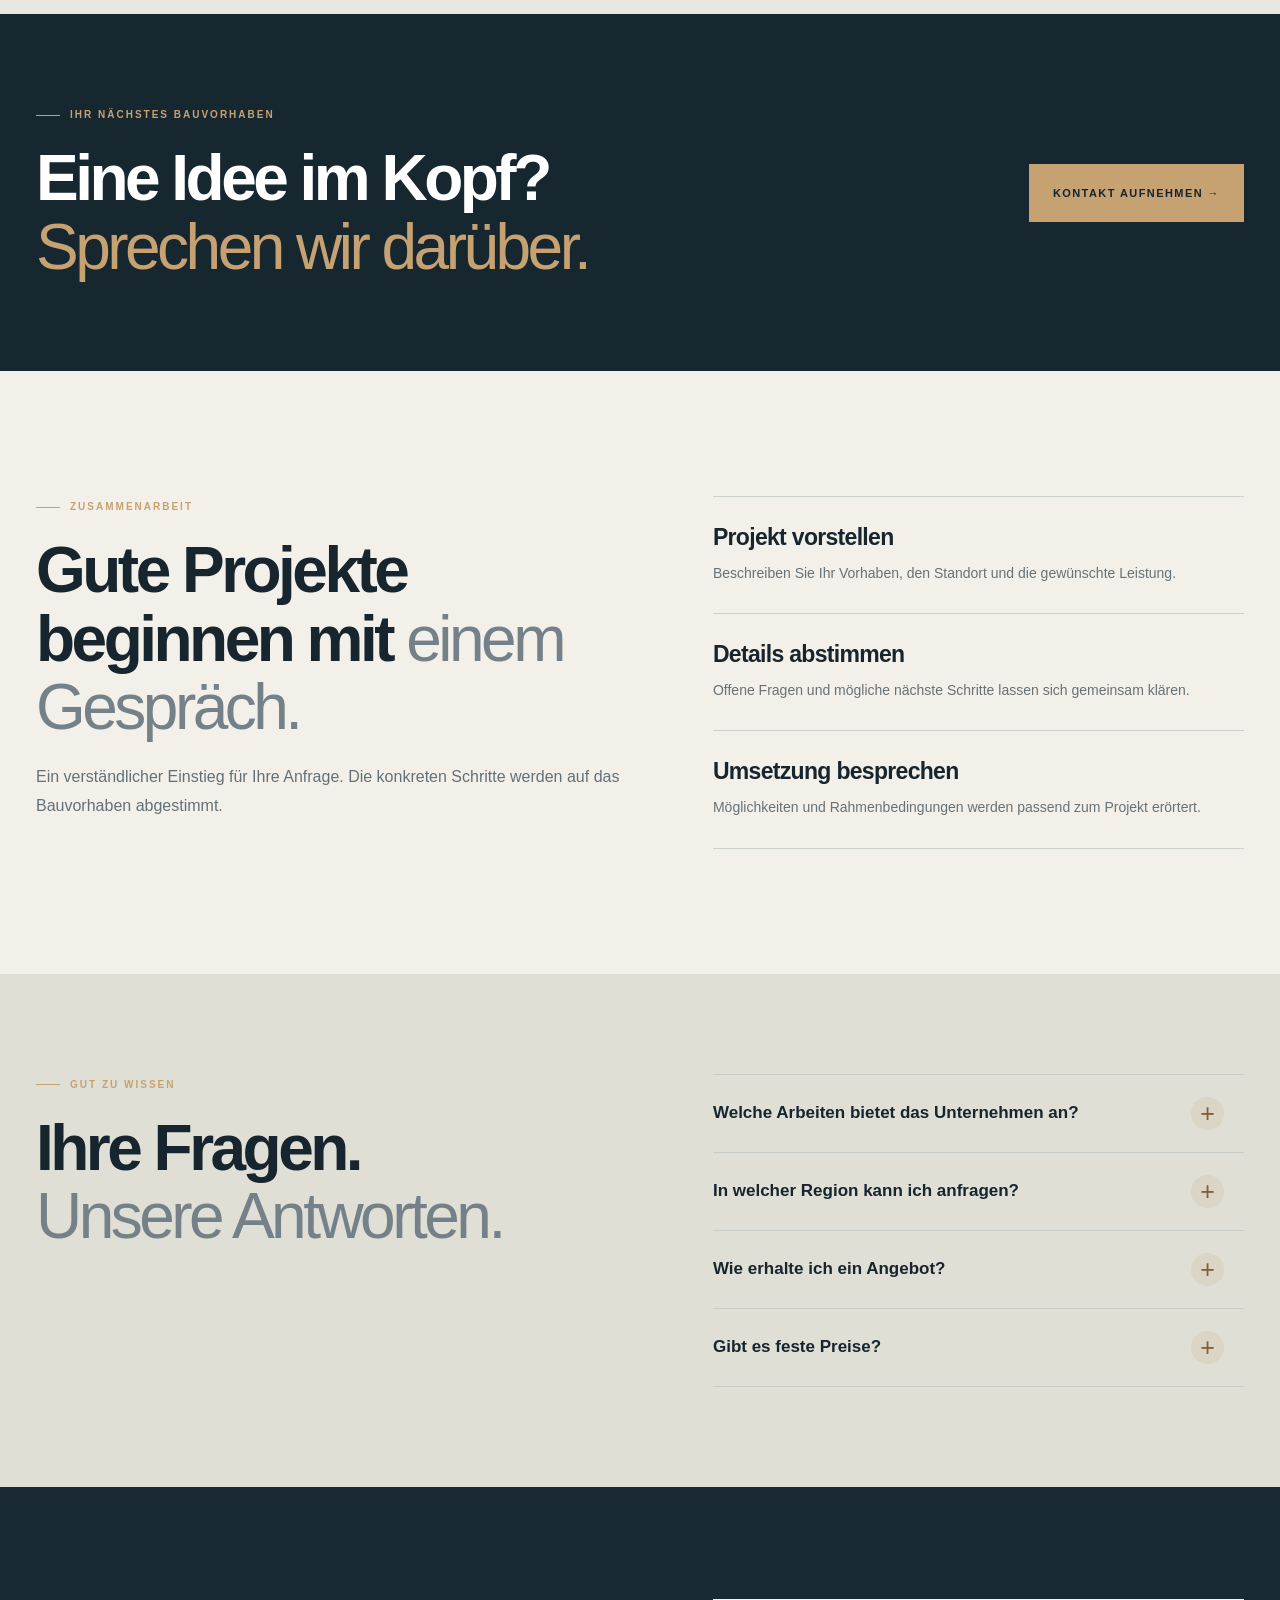
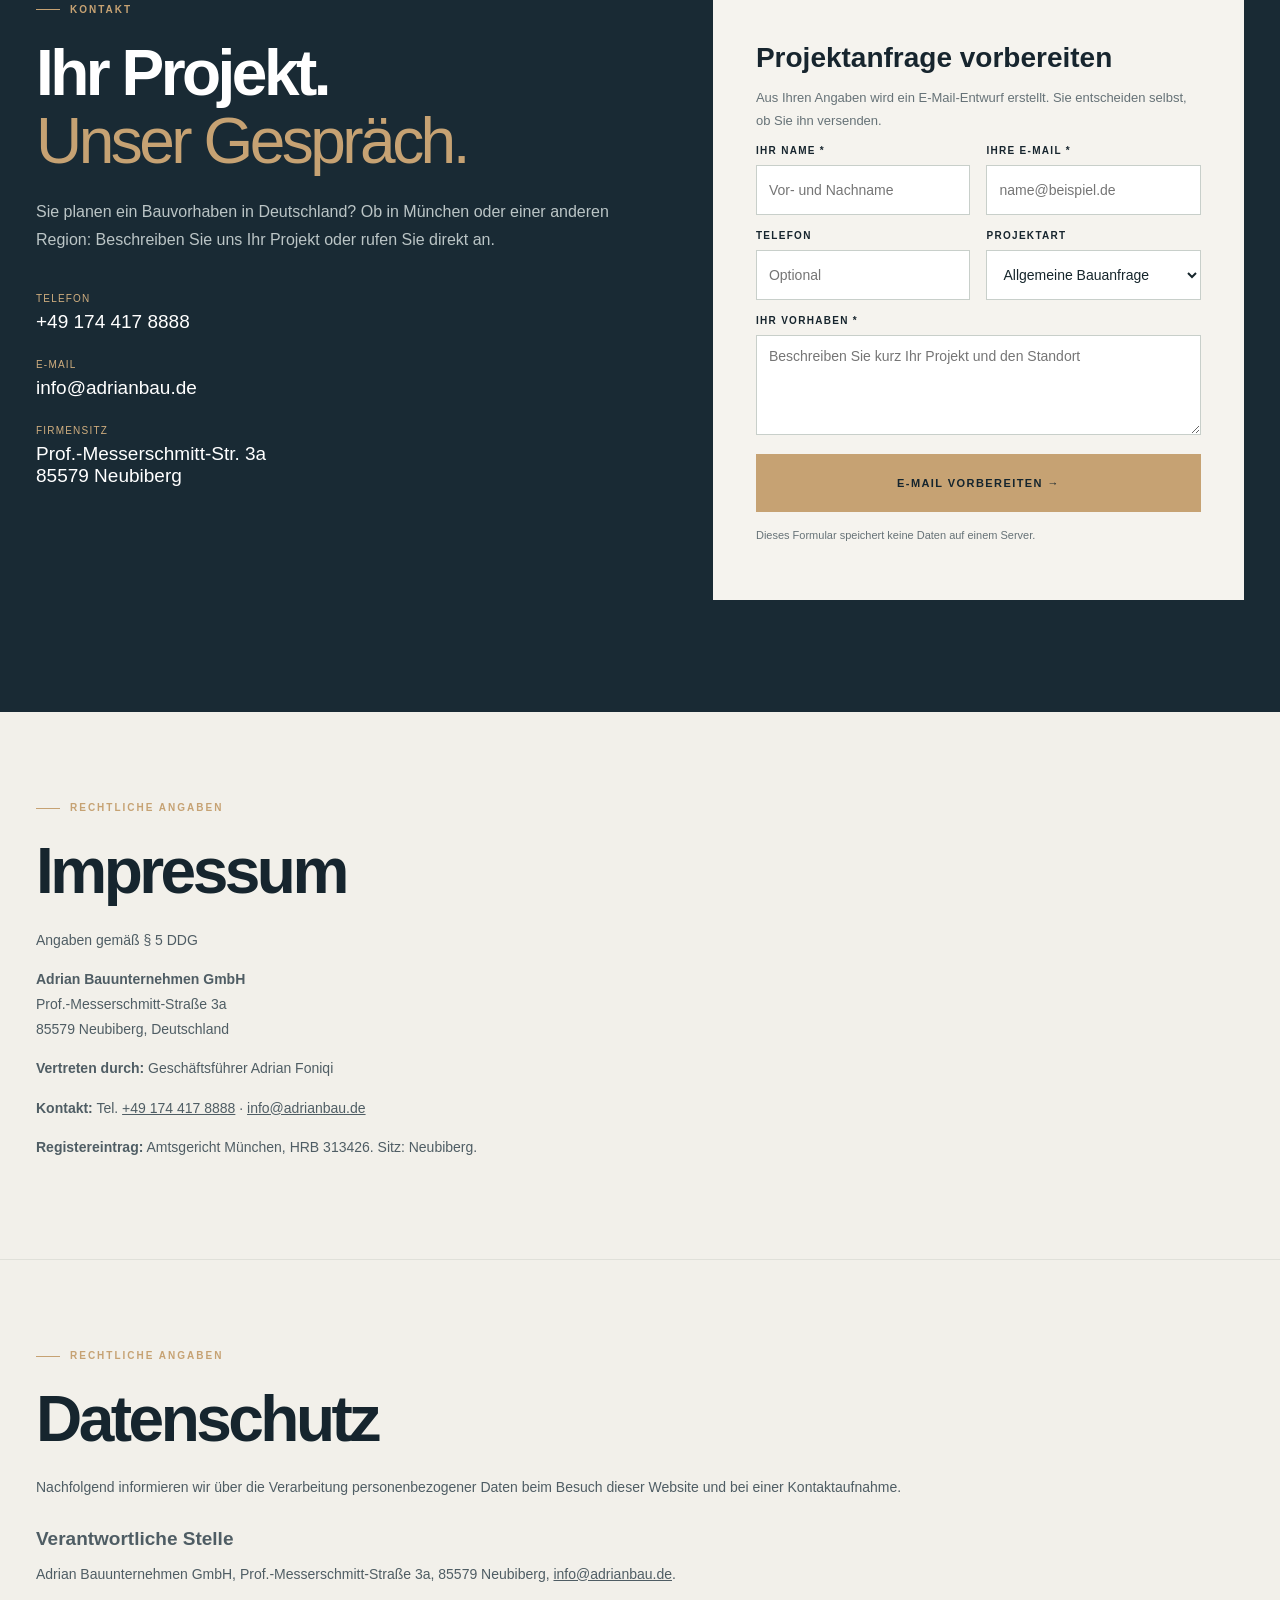
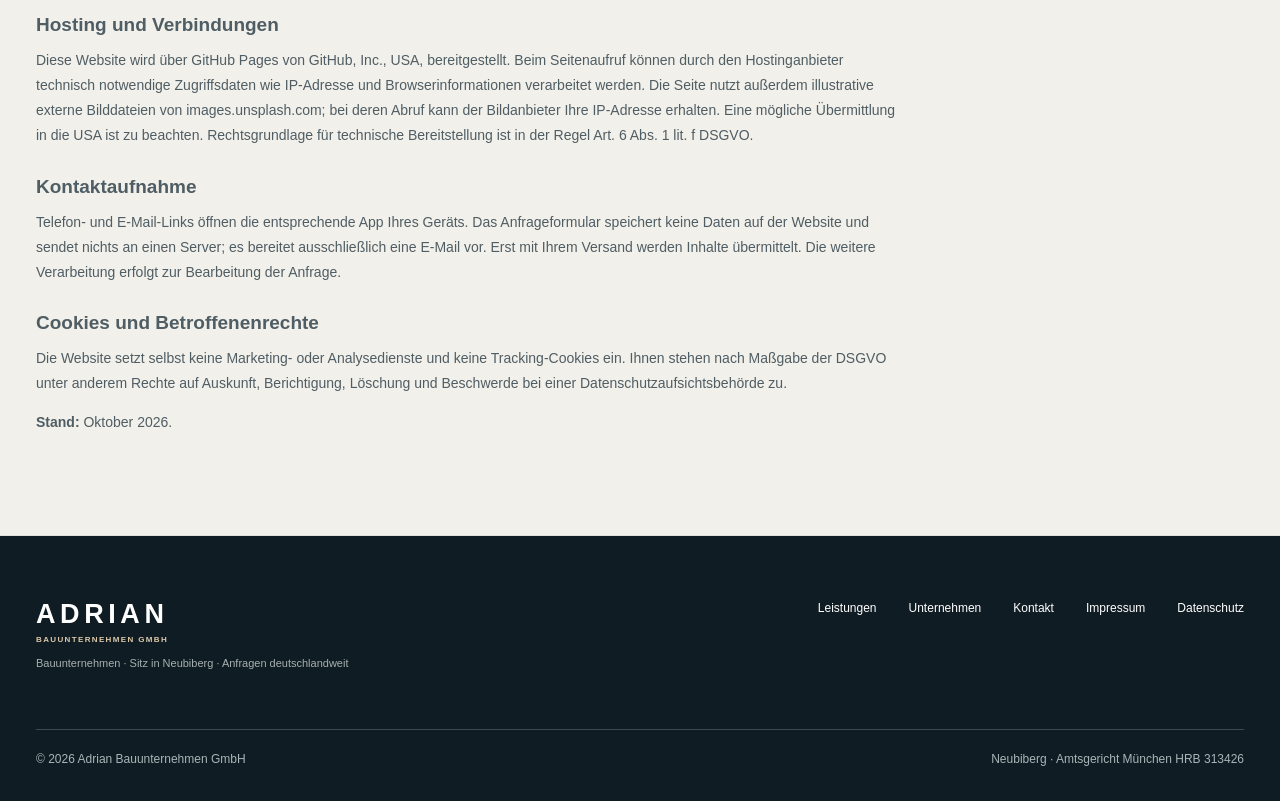
==== commit 80be0225: "Adrian Bau: replace emoji-style arrows with clean typographic arrows throughout desktop and mobile" ====
--- a/adrian-bau-demo/index.html
+++ b/adrian-bau-demo/index.html
@@ -180,19 +180,19 @@
 </style></head><body>
 <header class="header"><div class="header-top"><div class="container"><span>Bauunternehmen · Deutschlandweite Anfragen</span><span>Kontakt: +49 174 417 8888</span></div></div><div class="container header-main"><a class="brand" href="#start">ADRIAN<small>BAUUNTERNEHMEN GMBH</small></a><nav id="nav" aria-label="Hauptnavigation"><a href="#leistungen">Leistungen</a><a href="#unternehmen">Unternehmen</a><a href="#ablauf">Zusammenarbeit</a><a href="#fragen">FAQ</a><a href="#kontakt">Kontakt</a></nav><a class="btn" href="#kontakt">Projekt anfragen →</a><button class="menu-button" id="menu" aria-label="Menü öffnen" aria-expanded="false" aria-controls="nav">☰</button></div></header>
 <main><section class="hero" id="start"><div class="hero-art" aria-hidden="true"></div><div class="container hero-main"><span class="overline">Adrian Bauunternehmen GmbH · Neubiberg</span><h1>Wir bauen.<br>Mit <em>Weitblick.</em></h1><p>Hochbau, Tiefbau, Innenausbau und Außenanlagen. Wir begleiten Ihr Bauvorhaben mit Blick für das Wesentliche – von der ersten Anfrage bis zur Umsetzung.</p><div class="hero-buttons"><a href="#kontakt" class="btn">Projekt jetzt anfragen →</a><a href="#leistungen" class="btn secondary">Leistungen entdecken →</a></div></div><div class="hero-bottom"><div class="container"><span><b>+</b> Sitz in Neubiberg · Anfragen bundesweit</span><span>Weiter entdecken ↓</span></div></div></section>
-<div class="strip" aria-label="Leistungsbereiche"><div class="container"><a href="#hoch-tiefbau" aria-label="Mehr über Hochbau und Tiefbau erfahren">Hochbau &amp; Tiefbau <span aria-hidden="true">↗</span></a><a href="#innenausbau" aria-label="Mehr über Innenausbau erfahren">Innenausbau <span aria-hidden="true">↗</span></a><a href="#gartenbau" aria-label="Mehr über Gartenbau erfahren">Gartenbau <span aria-hidden="true">↗</span></a><a href="#aussenanlagen" aria-label="Mehr über Außenanlagen erfahren">Außenanlagen <span aria-hidden="true">↗</span></a></div></div>
+<div class="strip" aria-label="Leistungsbereiche"><div class="container"><a href="#hoch-tiefbau" aria-label="Mehr über Hochbau und Tiefbau erfahren">Hochbau &amp; Tiefbau <span aria-hidden="true">→</span></a><a href="#innenausbau" aria-label="Mehr über Innenausbau erfahren">Innenausbau <span aria-hidden="true">→</span></a><a href="#gartenbau" aria-label="Mehr über Gartenbau erfahren">Gartenbau <span aria-hidden="true">→</span></a><a href="#aussenanlagen" aria-label="Mehr über Außenanlagen erfahren">Außenanlagen <span aria-hidden="true">→</span></a></div></div>
 <section class="about" id="unternehmen"><div class="container cols"><div class="about-copy"><span class="overline">Das Unternehmen</span><h2>Bauen heißt,<br>Verantwortung <span>übernehmen.</span></h2><p class="about-lead">Jedes Bauvorhaben beginnt mit einer Idee. Entscheidend ist, daraus eine durchdachte Lösung zu machen.</p><p>Die Adrian Bauunternehmen GmbH mit Sitz in Neubiberg ist im Hoch- und Tiefbau tätig. Hinzu kommen Innenausbau, Gartenbau, die Errichtung von Außenanlagen sowie die Reinigung von Innen- und Außenanlagen. Wir freuen uns über Projektanfragen aus ganz Deutschland.</p><a href="#leistungen" class="btn" style="margin-top:23px">Leistungen entdecken →</a></div><div class="artframe" role="img" aria-label="Symbolbild aus der Bauwirtschaft, kein Referenzprojekt"><div class="tag"><b>UNSER LEISTUNGSSPEKTRUM</b>Baulösungen für unterschiedliche Anforderungen – vom Bauwerk bis zur Außenfläche.</div></div></div></section>
 <section class="service-section" id="leistungen"><div class="container"><span class="overline">Unsere Leistungen</span><div class="title-row"><h2>Ein Partner.<br><span>Viele Möglichkeiten.</span></h2><p>Ob Baukonstruktion, Innenräume oder Außenflächen: Lernen Sie unsere zentralen Tätigkeitsbereiche kennen.</p></div><div class="cards">
-<article class="card" id="hoch-tiefbau"><div class="image" role="img" aria-label="Symbolbild moderner Architektur, kein Referenzprojekt"></div><div class="body"><h3>Hoch- &amp; Tiefbau</h3><p>Hochbau betrifft Bauwerke über der Erde, Tiefbau beispielsweise Erdarbeiten und bauliche Grundlagen. Welche Arbeiten für Ihr Vorhaben infrage kommen, klären wir gerne persönlich.</p><a href="#kontakt" data-project="Hoch- und Tiefbau">Projekt besprechen ↗</a></div></article>
-<article class="card" id="innenausbau"><div class="image" role="img" aria-label="Symbolbild eines Gebäudes, kein Referenzprojekt"></div><div class="body"><h3>Innenausbau &amp; Sanierung</h3><p>Vom Ausbau einzelner Räume bis zu Arbeiten an bestehenden Gebäuden: Beschreiben Sie uns Ihr Vorhaben und wir besprechen die Anforderungen.</p><a href="#kontakt" data-project="Innenausbau / Sanierung">Projekt besprechen ↗</a></div></article>
-<article class="card" id="gartenbau"><div class="image" role="img" aria-label="Symbolbild einer Gartenanlage, kein Referenzprojekt"></div><div class="body"><h3>Gartenbau</h3><p>Bei der Gestaltung von Grünflächen und Gartenbereichen zählen die geplante Nutzung, der vorhandene Außenraum und Ihre Wünsche.</p><a href="#kontakt" data-project="Gartenbau">Gartenprojekt anfragen ↗</a></div></article>
-<article class="card" id="aussenanlagen"><div class="image" role="img" aria-label="Symbolbild einer Außenanlage, kein Referenzprojekt"></div><div class="body"><h3>Außenanlagen</h3><p>Wege, Flächen und weitere bauliche Außenbereiche sollen sinnvoll zum Grundstück passen. Besprechen Sie mit uns Ihre Ideen.</p><a href="#kontakt" data-project="Außenanlagen">Außenanlage anfragen ↗</a></div></article></div><div class="others" id="weitere-leistungen"><div class="others-heading"><div><span class="overline">Weitere Tätigkeitsfelder</span><h3>Mehr Möglichkeiten für Ihr Bauvorhaben.</h3></div><p>Entdecken Sie weitere Tätigkeitsfelder. Wählen Sie einen Bereich aus, um Details zu sehen und Ihr Vorhaben direkt anzufragen.</p></div><div class="more-grid">
-<details class="extra-item"><summary><span>Bauen im Bestand</span><span class="expand-icon" aria-hidden="true">+</span></summary><div class="extra-body"><p>Bauliche Anpassungen an vorhandenen Gebäuden – unter Berücksichtigung des Bestands und der konkreten Anforderungen.</p><a href="#kontakt" data-project="Bauen im Bestand">Vorhaben anfragen ↗</a></div></details>
-<details class="extra-item"><summary><span>Betonfertigteile</span><span class="expand-icon" aria-hidden="true">+</span></summary><div class="extra-body"><p>Vorgefertigte Betonelemente können Bestandteil einer Bauplanung sein. Ob dies zu Ihrem Projekt passt, lässt sich anhand der Anforderungen besprechen.</p><a href="#kontakt" data-project="Betonfertigteile">Projekt besprechen ↗</a></div></details>
-<details class="extra-item"><summary><span>Baulogistik</span><span class="expand-icon" aria-hidden="true">+</span></summary><div class="extra-body"><p>Fragen rund um Materialanlieferung, Transportwege und die Organisation von Baustellenabläufen.</p><a href="#kontakt" data-project="Baulogistik">Anfrage stellen ↗</a></div></details>
-<details class="extra-item"><summary><span>Projektentwicklung</span><span class="expand-icon" aria-hidden="true">+</span></summary><div class="extra-body"><p>Von einer ersten Bauidee zu konkreten Projektanforderungen: Sprechen Sie über Umfang, Rahmenbedingungen und nächste Schritte.</p><a href="#kontakt" data-project="Projektentwicklung">Idee besprechen ↗</a></div></details>
-<details class="extra-item"><summary><span>Schlüsselfertigbau</span><span class="expand-icon" aria-hidden="true">+</span></summary><div class="extra-body"><p>Sie wünschen sich eine abgestimmte Umsetzung mehrerer Bauleistungen? Fragen Sie den möglichen Leistungsumfang für Ihr Projekt individuell an.</p><a href="#kontakt" data-project="Schlüsselfertigbau">Bauvorhaben anfragen ↗</a></div></details>
-<details class="extra-item"><summary><span>Innen- &amp; Außenreinigung</span><span class="expand-icon" aria-hidden="true">+</span></summary><div class="extra-body"><p>Die Reinigung von Innen- und Außenanlagen ist Bestandteil des eingetragenen Unternehmensgegenstands.</p><a href="#kontakt" data-project="Innen- und Außenreinigung">Reinigung anfragen ↗</a></div></details>
+<article class="card" id="hoch-tiefbau"><div class="image" role="img" aria-label="Symbolbild moderner Architektur, kein Referenzprojekt"></div><div class="body"><h3>Hoch- &amp; Tiefbau</h3><p>Hochbau betrifft Bauwerke über der Erde, Tiefbau beispielsweise Erdarbeiten und bauliche Grundlagen. Welche Arbeiten für Ihr Vorhaben infrage kommen, klären wir gerne persönlich.</p><a href="#kontakt" data-project="Hoch- und Tiefbau">Projekt besprechen →</a></div></article>
+<article class="card" id="innenausbau"><div class="image" role="img" aria-label="Symbolbild eines Gebäudes, kein Referenzprojekt"></div><div class="body"><h3>Innenausbau &amp; Sanierung</h3><p>Vom Ausbau einzelner Räume bis zu Arbeiten an bestehenden Gebäuden: Beschreiben Sie uns Ihr Vorhaben und wir besprechen die Anforderungen.</p><a href="#kontakt" data-project="Innenausbau / Sanierung">Projekt besprechen →</a></div></article>
+<article class="card" id="gartenbau"><div class="image" role="img" aria-label="Symbolbild einer Gartenanlage, kein Referenzprojekt"></div><div class="body"><h3>Gartenbau</h3><p>Bei der Gestaltung von Grünflächen und Gartenbereichen zählen die geplante Nutzung, der vorhandene Außenraum und Ihre Wünsche.</p><a href="#kontakt" data-project="Gartenbau">Gartenprojekt anfragen →</a></div></article>
+<article class="card" id="aussenanlagen"><div class="image" role="img" aria-label="Symbolbild einer Außenanlage, kein Referenzprojekt"></div><div class="body"><h3>Außenanlagen</h3><p>Wege, Flächen und weitere bauliche Außenbereiche sollen sinnvoll zum Grundstück passen. Besprechen Sie mit uns Ihre Ideen.</p><a href="#kontakt" data-project="Außenanlagen">Außenanlage anfragen →</a></div></article></div><div class="others" id="weitere-leistungen"><div class="others-heading"><div><span class="overline">Weitere Tätigkeitsfelder</span><h3>Mehr Möglichkeiten für Ihr Bauvorhaben.</h3></div><p>Entdecken Sie weitere Tätigkeitsfelder. Wählen Sie einen Bereich aus, um Details zu sehen und Ihr Vorhaben direkt anzufragen.</p></div><div class="more-grid">
+<details class="extra-item"><summary><span>Bauen im Bestand</span><span class="expand-icon" aria-hidden="true">+</span></summary><div class="extra-body"><p>Bauliche Anpassungen an vorhandenen Gebäuden – unter Berücksichtigung des Bestands und der konkreten Anforderungen.</p><a href="#kontakt" data-project="Bauen im Bestand">Vorhaben anfragen →</a></div></details>
+<details class="extra-item"><summary><span>Betonfertigteile</span><span class="expand-icon" aria-hidden="true">+</span></summary><div class="extra-body"><p>Vorgefertigte Betonelemente können Bestandteil einer Bauplanung sein. Ob dies zu Ihrem Projekt passt, lässt sich anhand der Anforderungen besprechen.</p><a href="#kontakt" data-project="Betonfertigteile">Projekt besprechen →</a></div></details>
+<details class="extra-item"><summary><span>Baulogistik</span><span class="expand-icon" aria-hidden="true">+</span></summary><div class="extra-body"><p>Fragen rund um Materialanlieferung, Transportwege und die Organisation von Baustellenabläufen.</p><a href="#kontakt" data-project="Baulogistik">Anfrage stellen →</a></div></details>
+<details class="extra-item"><summary><span>Projektentwicklung</span><span class="expand-icon" aria-hidden="true">+</span></summary><div class="extra-body"><p>Von einer ersten Bauidee zu konkreten Projektanforderungen: Sprechen Sie über Umfang, Rahmenbedingungen und nächste Schritte.</p><a href="#kontakt" data-project="Projektentwicklung">Idee besprechen →</a></div></details>
+<details class="extra-item"><summary><span>Schlüsselfertigbau</span><span class="expand-icon" aria-hidden="true">+</span></summary><div class="extra-body"><p>Sie wünschen sich eine abgestimmte Umsetzung mehrerer Bauleistungen? Fragen Sie den möglichen Leistungsumfang für Ihr Projekt individuell an.</p><a href="#kontakt" data-project="Schlüsselfertigbau">Bauvorhaben anfragen →</a></div></details>
+<details class="extra-item"><summary><span>Innen- &amp; Außenreinigung</span><span class="expand-icon" aria-hidden="true">+</span></summary><div class="extra-body"><p>Die Reinigung von Innen- und Außenanlagen ist Bestandteil des eingetragenen Unternehmensgegenstands.</p><a href="#kontakt" data-project="Innen- und Außenreinigung">Reinigung anfragen →</a></div></details>
 </div></div></div></section>
 <section class="callout"><div class="container callout-inner"><div><span class="overline">Ihr nächstes Bauvorhaben</span><h2>Eine Idee im Kopf?<br><span>Sprechen wir darüber.</span></h2></div><a href="#kontakt" class="btn">Kontakt aufnehmen →</a></div></section>
 <section class="process" id="ablauf"><div class="container cols"><div><span class="overline">Zusammenarbeit</span><h2>Gute Projekte beginnen mit <span>einem Gespräch.</span></h2><p class="muted">Ein verständlicher Einstieg für Ihre Anfrage. Die konkreten Schritte werden auf das Bauvorhaben abgestimmt.</p></div><div class="steps"><div><div><h3>Projekt vorstellen</h3><p>Beschreiben Sie Ihr Vorhaben, den Standort und die gewünschte Leistung.</p></div></div><div><div><h3>Details abstimmen</h3><p>Offene Fragen und mögliche nächste Schritte lassen sich gemeinsam klären.</p></div></div><div><div><h3>Umsetzung besprechen</h3><p>Möglichkeiten und Rahmenbedingungen werden passend zum Projekt erörtert.</p></div></div></div></div></section>
@@ -206,7 +206,7 @@
 <form class="formbox" id="request"><h3>Projektanfrage vorbereiten</h3><p>Aus Ihren Angaben wird ein E-Mail-Entwurf erstellt. Sie entscheiden selbst, ob Sie ihn versenden.</p><div class="formgrid"><div class="field"><label for="fn">IHR NAME *</label><input id="fn" required maxlength="120" autocomplete="name" placeholder="Vor- und Nachname"></div><div class="field"><label for="fe">IHRE E-MAIL *</label><input id="fe" type="email" required autocomplete="email" placeholder="name@beispiel.de"></div></div><div class="formgrid"><div class="field"><label for="ft">TELEFON</label><input id="ft" type="tel" autocomplete="tel" placeholder="Optional"></div><div class="field"><label for="fk">PROJEKTART</label><select id="fk"><option>Allgemeine Bauanfrage</option><option>Hoch- und Tiefbau</option><option>Innenausbau / Sanierung</option><option>Gartenbau</option><option>Außenanlagen</option><option>Bauen im Bestand</option><option>Betonfertigteile</option><option>Baulogistik</option><option>Projektentwicklung</option><option>Schlüsselfertigbau</option><option>Innen- und Außenreinigung</option><option>Andere Bauleistung</option></select></div></div><div class="field"><label for="fm">IHR VORHABEN *</label><textarea id="fm" required maxlength="3000" placeholder="Beschreiben Sie kurz Ihr Projekt und den Standort"></textarea></div><button class="btn" type="submit">E-Mail vorbereiten →</button><p class="note" id="status" role="status">Dieses Formular speichert keine Daten auf einem Server.</p></form></div></section>
 <section class="legal" id="impressum"><div class="container"><span class="overline">Rechtliche Angaben</span><h2>Impressum</h2><div class="legalcopy"><p>Angaben gemäß § 5 DDG</p><p><strong>Adrian Bauunternehmen GmbH</strong><br>Prof.-Messerschmitt-Straße 3a<br>85579 Neubiberg, Deutschland</p><p><strong>Vertreten durch:</strong> Geschäftsführer Adrian Foniqi</p><p><strong>Kontakt:</strong> Tel. <a href="tel:+491744178888">+49 174 417 8888</a> · <a href="mailto:info@adrianbau.de">info@adrianbau.de</a></p><p><strong>Registereintrag:</strong> Amtsgericht München, HRB 313426. Sitz: Neubiberg.</p><!-- Beim offiziellen Launch im Impressum ergänzen, soweit vergeben: Umsatzsteuer-Identifikationsnummer bzw. Wirtschafts-Identifikationsnummer. --></div></div></section>
 <section class="legal" id="datenschutz"><div class="container"><span class="overline">Rechtliche Angaben</span><h2>Datenschutz</h2><div class="legalcopy"><p>Nachfolgend informieren wir über die Verarbeitung personenbezogener Daten beim Besuch dieser Website und bei einer Kontaktaufnahme.</p><h3>Verantwortliche Stelle</h3><p>Adrian Bauunternehmen GmbH, Prof.-Messerschmitt-Straße 3a, 85579 Neubiberg, <a href="mailto:info@adrianbau.de">info@adrianbau.de</a>.</p><h3>Hosting und Verbindungen</h3><p>Diese Website wird über GitHub Pages von GitHub, Inc., USA, bereitgestellt. Beim Seitenaufruf können durch den Hostinganbieter technisch notwendige Zugriffsdaten wie IP-Adresse und Browserinformationen verarbeitet werden. Die Seite nutzt außerdem illustrative externe Bilddateien von images.unsplash.com; bei deren Abruf kann der Bildanbieter Ihre IP-Adresse erhalten. Eine mögliche Übermittlung in die USA ist zu beachten. Rechtsgrundlage für technische Bereitstellung ist in der Regel Art. 6 Abs. 1 lit. f DSGVO.</p><h3>Kontaktaufnahme</h3><p>Telefon- und E-Mail-Links öffnen die entsprechende App Ihres Geräts. Das Anfrageformular speichert keine Daten auf der Website und sendet nichts an einen Server; es bereitet ausschließlich eine E-Mail vor. Erst mit Ihrem Versand werden Inhalte übermittelt. Die weitere Verarbeitung erfolgt zur Bearbeitung der Anfrage.</p><h3>Cookies und Betroffenenrechte</h3><p>Die Website setzt selbst keine Marketing- oder Analysedienste und keine Tracking-Cookies ein. Ihnen stehen nach Maßgabe der DSGVO unter anderem Rechte auf Auskunft, Berichtigung, Löschung und Beschwerde bei einer Datenschutzaufsichtsbehörde zu.</p><p><strong>Stand:</strong> Oktober 2026.</p></div></div></section>
-</main><footer class="footer"><div class="container"><div class="footer-row"><div><a class="brand" href="#start">ADRIAN<small>BAUUNTERNEHMEN GMBH</small></a><span class="concept">Bauunternehmen · Sitz in Neubiberg · Anfragen deutschlandweit</span></div><nav class="footnav" aria-label="Footernavigation"><a href="#leistungen">Leistungen</a><a href="#unternehmen">Unternehmen</a><a href="#kontakt">Kontakt</a><a href="#impressum">Impressum</a><a href="#datenschutz">Datenschutz</a></nav></div><div class="footer-bottom"><span>© 2026 Adrian Bauunternehmen GmbH</span><span>Neubiberg · Amtsgericht München HRB 313426</span></div></div></footer><a class="mobcall" href="tel:+491744178888">Jetzt anrufen ↗</a>
+</main><footer class="footer"><div class="container"><div class="footer-row"><div><a class="brand" href="#start">ADRIAN<small>BAUUNTERNEHMEN GMBH</small></a><span class="concept">Bauunternehmen · Sitz in Neubiberg · Anfragen deutschlandweit</span></div><nav class="footnav" aria-label="Footernavigation"><a href="#leistungen">Leistungen</a><a href="#unternehmen">Unternehmen</a><a href="#kontakt">Kontakt</a><a href="#impressum">Impressum</a><a href="#datenschutz">Datenschutz</a></nav></div><div class="footer-bottom"><span>© 2026 Adrian Bauunternehmen GmbH</span><span>Neubiberg · Amtsgericht München HRB 313426</span></div></div></footer><a class="mobcall" href="tel:+491744178888">Jetzt anrufen →</a>
 <script>
 (()=>{const b=document.getElementById('menu'),n=document.getElementById('nav');b?.addEventListener('click',()=>{const o=n.classList.toggle('open');b.setAttribute('aria-expanded',String(o));b.textContent=o?'×':'☰';b.setAttribute('aria-label',o?'Menü schließen':'Menü öffnen')});n?.querySelectorAll('a').forEach(a=>a.addEventListener('click',()=>{n.classList.remove('open');b.textContent='☰';b.setAttribute('aria-expanded','false')}));document.querySelectorAll('a[data-project]').forEach(a=>a.addEventListener('click',()=>{const s=document.getElementById('fk');if(s)s.value=a.dataset.project}));document.getElementById('request')?.addEventListener('submit',e=>{e.preventDefault();const g=x=>document.getElementById(x).value.trim();const text=['Guten Tag,','','ich möchte folgendes Bauvorhaben anfragen:','',g('fm'),'','Projektart: '+g('fk'),'','Name: '+g('fn'),'E-Mail: '+g('fe'),'Telefon: '+(g('ft')||'nicht angegeben')].join('\n');document.getElementById('status').textContent='Bitte senden Sie die Nachricht in Ihrem E-Mail-Programm. Falls es sich nicht öffnet, nutzen Sie info@adrianbau.de.';location.href='mailto:info@adrianbau.de?subject='+encodeURIComponent('Projektanfrage: '+g('fk'))+'&body='+encodeURIComponent(text)})})();
 </script></body></html>
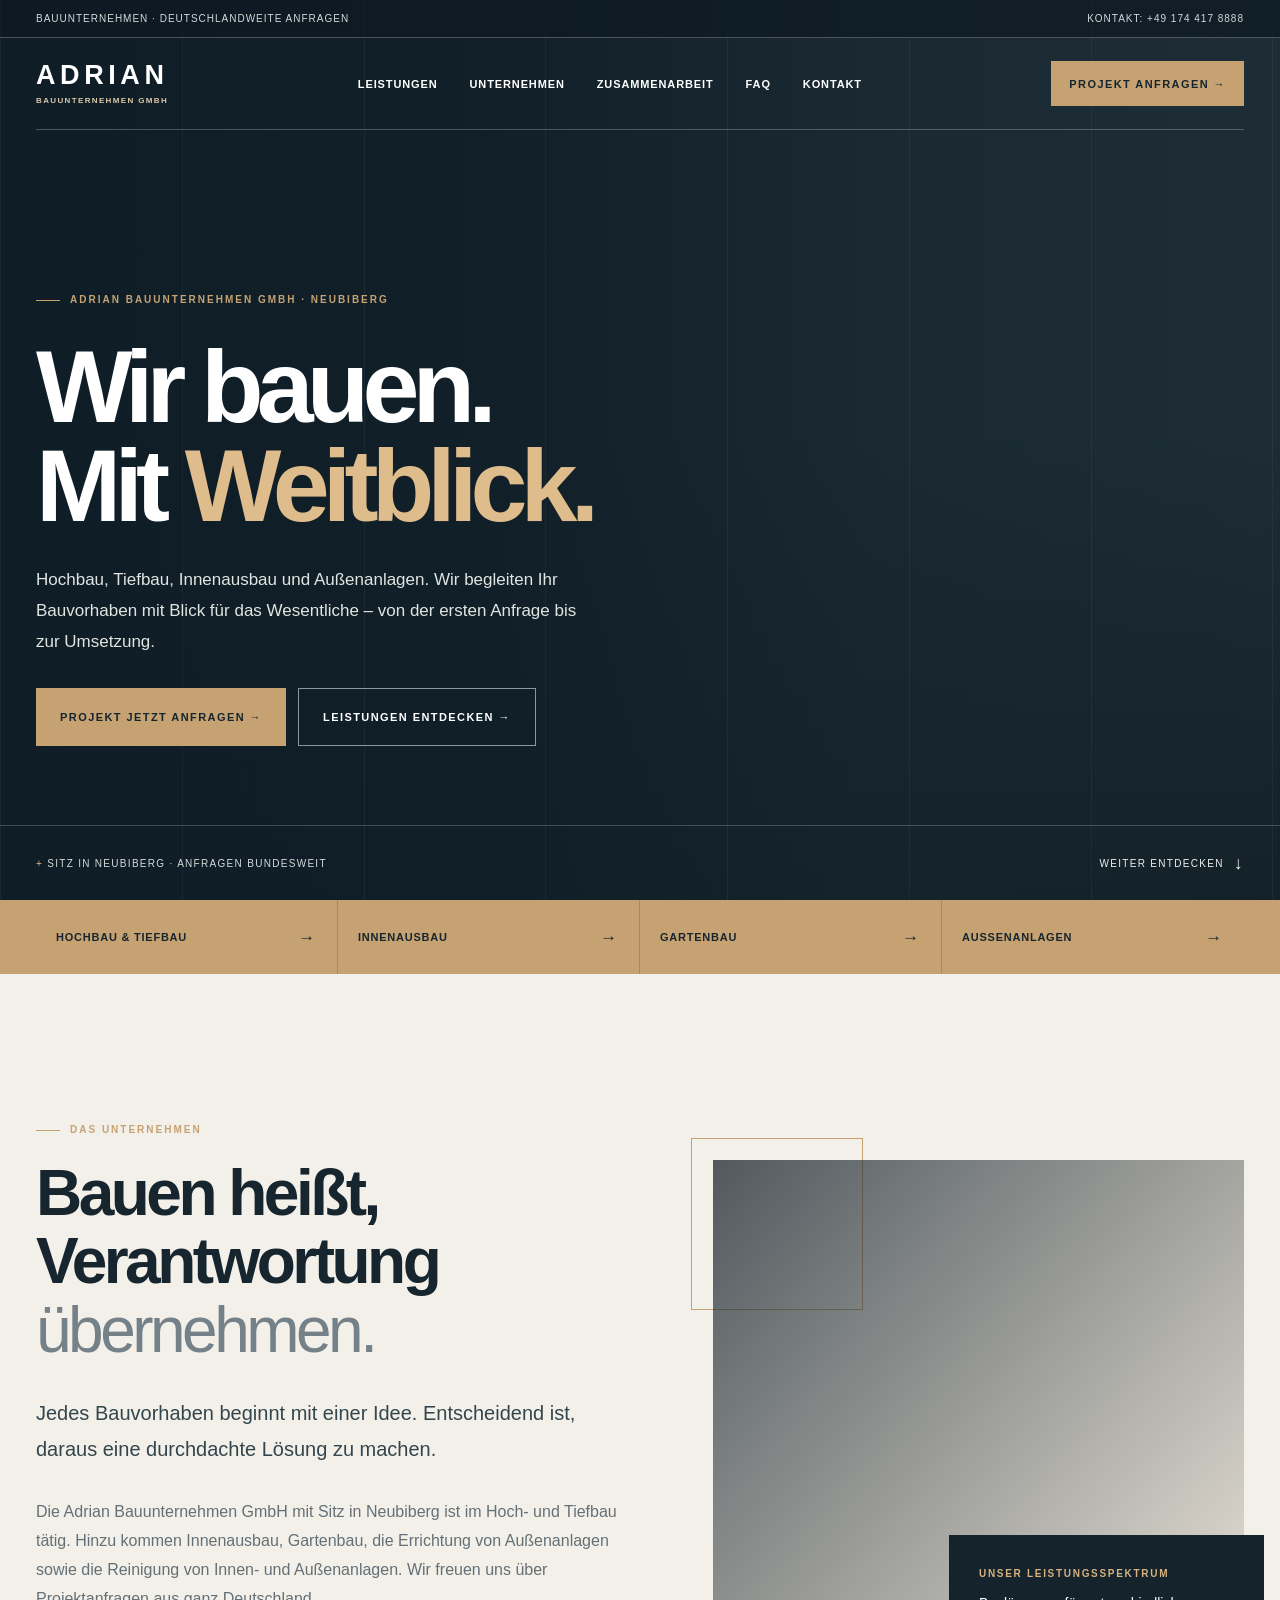
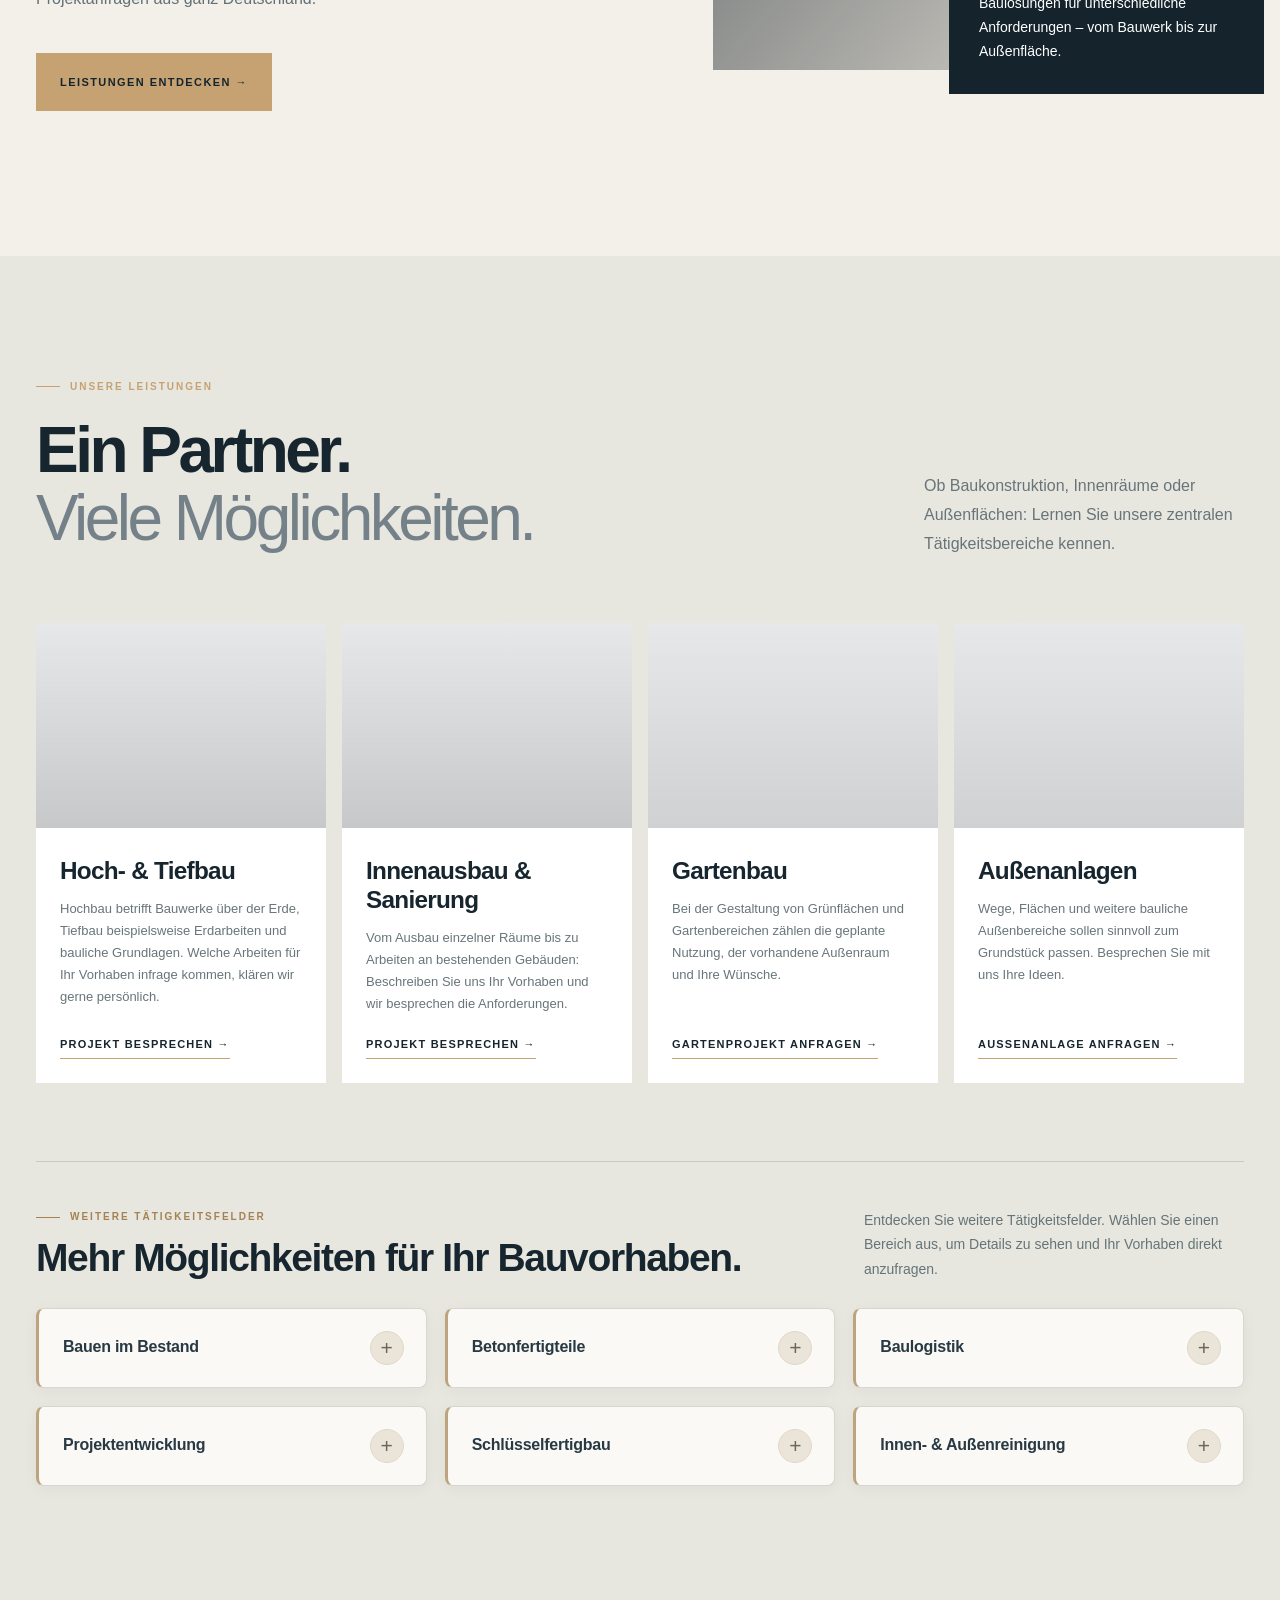
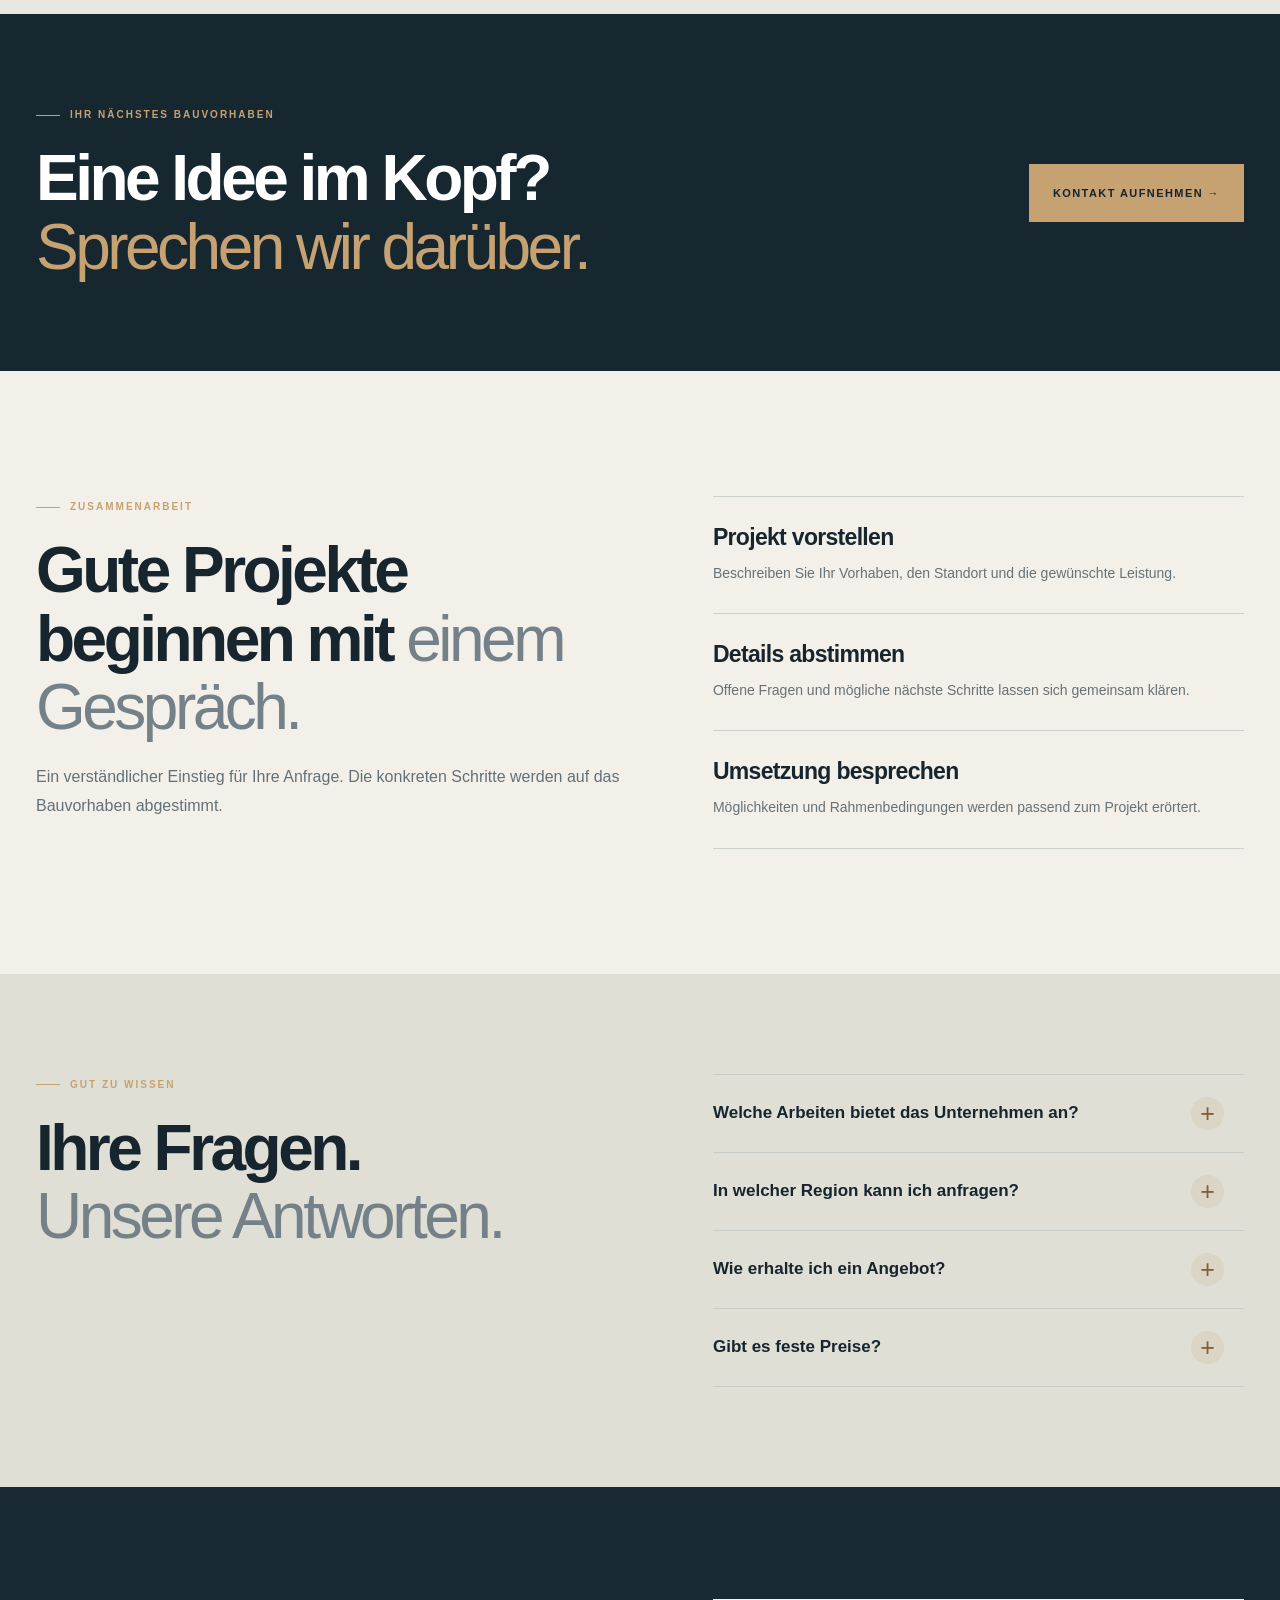
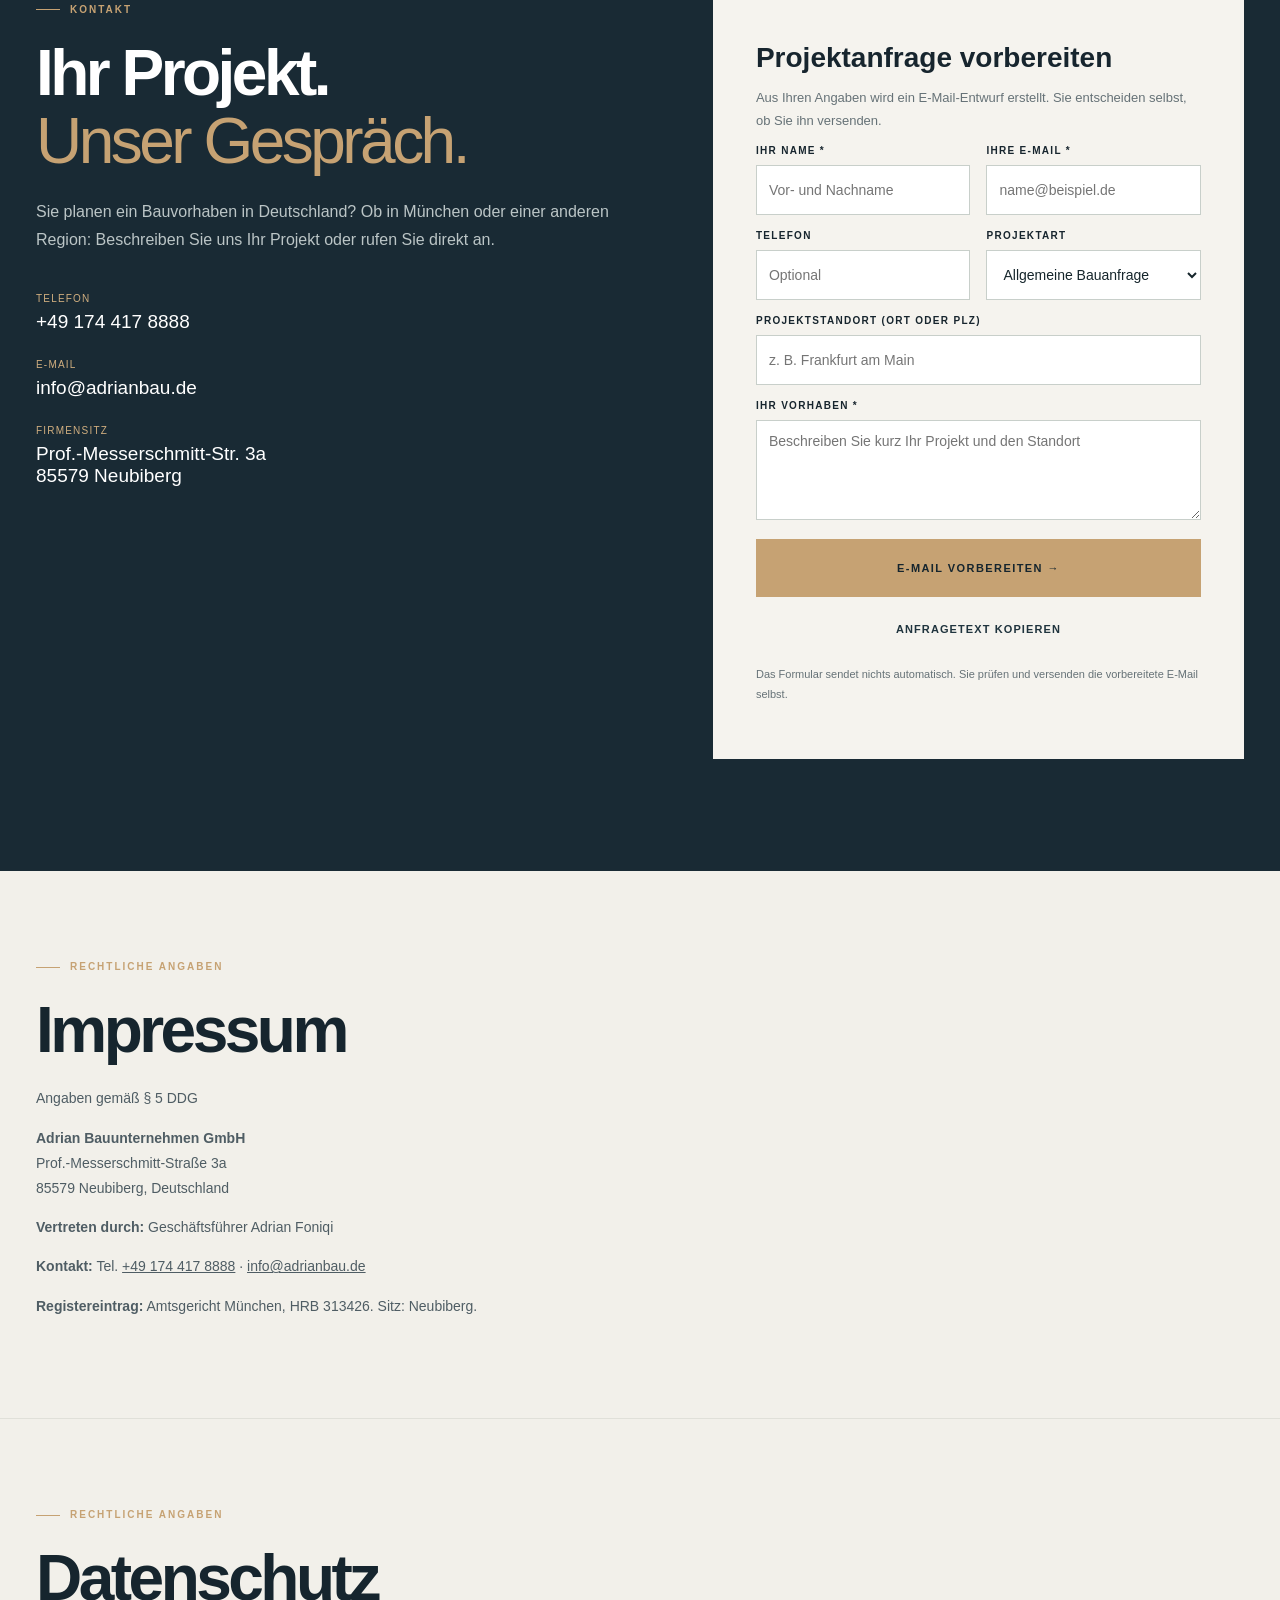
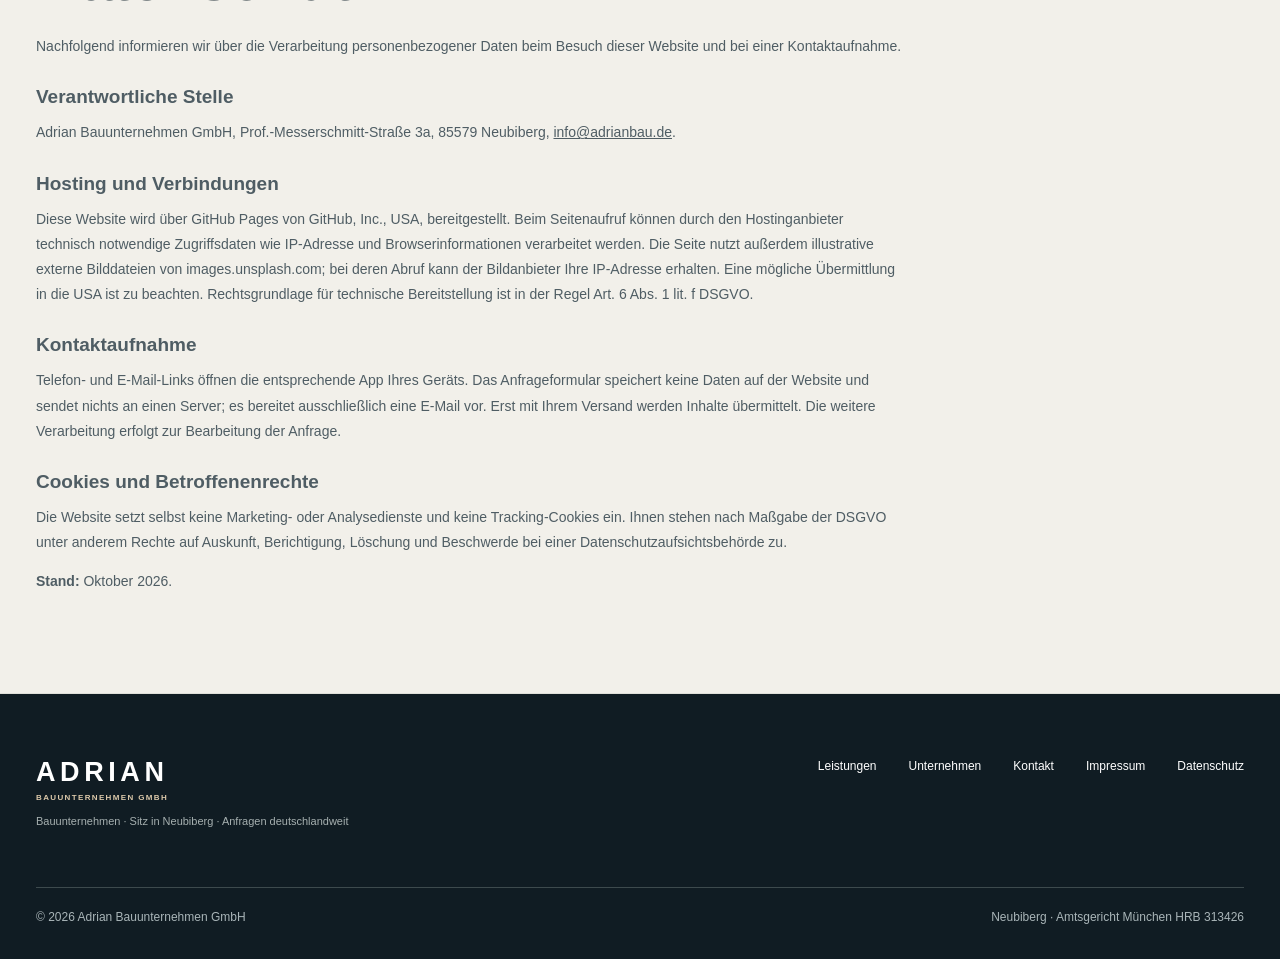
==== commit 52b5f36f: "Adrian Bau: final website QA, correct exterior imagery, responsive accessibility and enquiry fallbac" ====
--- a/adrian-bau-demo/index.html
+++ b/adrian-bau-demo/index.html
@@ -1,8 +1,34 @@
 <!doctype html>
 <html lang="de"><head><meta charset="utf-8"><meta name="viewport" content="width=device-width,initial-scale=1">
 <meta name="robots" content="noindex,nofollow"><meta name="theme-color" content="#17252d">
-<title>ADRIAN | Bauunternehmen GmbH · München</title>
-<meta name="description" content="Adrian Bauunternehmen GmbH mit Sitz in Neubiberg. Hoch- und Tiefbau, Innenausbau, Gartenbau und Außenanlagen. Projektanfragen aus ganz Deutschland willkommen.">
+<title>Adrian Bauunternehmen GmbH | Bauarbeiten & Außenanlagen</title>
+<meta name="description" content="Adrian Bauunternehmen GmbH in Neubiberg: Hoch- und Tiefbau, Innenausbau, Gartenbau und Außenanlagen. Projektanfragen aus ganz Deutschland willkommen.">
+<meta property="og:type" content="website"><meta property="og:locale" content="de_DE"><meta property="og:title" content="Adrian Bauunternehmen GmbH | Bauarbeiten & Außenanlagen"><meta property="og:description" content="Hoch- und Tiefbau, Innenausbau, Gartenbau und Außenanlagen. Jetzt unverbindlich Ihr Vorhaben anfragen.">
+<link rel="icon" type="image/svg+xml" href="data:image/svg+xml,%3Csvg xmlns='http://www.w3.org/2000/svg' viewBox='0 0 64 64'%3E%3Crect width='64' height='64' rx='12' fill='%23172730'/%3E%3Cpath d='M14 47 32 13 50 47M23 32h18' fill='none' stroke='%23d6b587' stroke-width='6' stroke-linecap='square'/%3E%3C/svg%3E">
+<script data-refresh-scroll>
+/* On browser reload, always restart at the top. Normal in-page anchor links still work. */
+(function () {
+  var navEntry = typeof performance.getEntriesByType === 'function'
+    ? performance.getEntriesByType('navigation')[0] : null;
+  var isReload = (navEntry && navEntry.type === 'reload') ||
+    (performance.navigation && performance.navigation.type === 1);
+  if (!isReload) return;
+  if ('scrollRestoration' in history) history.scrollRestoration = 'manual';
+  if (location.hash) history.replaceState(history.state, '', location.pathname + location.search);
+  function resetScroll() {
+    var root = document.documentElement;
+    var oldBehavior = root.style.scrollBehavior;
+    root.style.scrollBehavior = 'auto';
+    window.scrollTo(0, 0);
+    root.style.scrollBehavior = oldBehavior;
+  }
+  document.addEventListener('DOMContentLoaded', resetScroll, { once: true });
+  window.addEventListener('pageshow', function () {
+    resetScroll();
+    requestAnimationFrame(resetScroll);
+  }, { once: true });
+})();
+</script>
 <style>
 :root{--dark:#14232c;--dark2:#20323d;--accent:#c6a273;--soft:#f3f0e9;--txt:#16252e;--muted:#687579}*{box-sizing:border-box}html{scroll-behavior:smooth;scroll-padding-top:95px}body{margin:0;font-family:Arial,Helvetica,sans-serif;background:var(--soft);color:var(--txt);-webkit-font-smoothing:antialiased}a{text-decoration:none;color:inherit}button,input,textarea,select{font:inherit}.container{width:min(1220px,calc(100% - 72px));margin:auto}.overline{font-size:10px;letter-spacing:.2em;font-weight:800;text-transform:uppercase;color:var(--accent)}.overline:before{content:'';display:inline-block;width:24px;height:1px;background:currentColor;vertical-align:middle;margin-right:10px}h1,h2,h3,p{margin-top:0}h2{font-size:clamp(39px,5vw,66px);line-height:1.07;letter-spacing:-.055em;font-weight:600;margin:22px 0}h2 span{font-weight:300;color:#758188}p{line-height:1.8}.muted{color:#637177}.btn{display:inline-flex;align-items:center;justify-content:center;gap:24px;background:var(--accent);color:#15252e;min-height:58px;padding:0 24px;font-weight:800;text-transform:uppercase;font-size:11px;letter-spacing:.13em;transition:transform .2s,background .2s}.btn:hover{transform:translateY(-2px);background:#e0bd8b}.btn.secondary{color:#fff;background:transparent;border:1px solid #ffffff88}.btn.secondary:hover{background:#ffffff14}.header{position:absolute;top:0;left:0;right:0;color:#fff;z-index:10}.header-top{background:#0d1a22b7;border-bottom:1px solid #ffffff3e}.header-top .container{height:37px;display:flex;align-items:center;justify-content:space-between;font-size:10px;letter-spacing:.1em;text-transform:uppercase;color:#d2d9d8}.header-main{height:92px;border-bottom:1px solid #ffffff40;display:flex;align-items:center;justify-content:space-between}.brand{font-size:27px;letter-spacing:.17em;font-weight:800;line-height:1}.brand small{display:block;font-size:8px;letter-spacing:.17em;font-weight:700;color:#dcc9aa;margin-top:8px}.header nav{display:flex;align-items:center;gap:32px}.header nav a{font-size:11px;letter-spacing:.08em;text-transform:uppercase;font-weight:800}.header nav a:hover{color:#e3c397}.header .btn{min-height:45px;padding:0 18px}.menu-button{display:none;border:1px solid #ffffff75;background:transparent;color:white;width:44px;height:44px;font-size:25px}.hero{min-height:800px;height:100svh;max-height:1020px;position:relative;display:flex;align-items:center;color:#fff;background:#21313b;overflow:hidden}.hero-art{position:absolute;inset:0;background:linear-gradient(90deg,#0e1d26 0%,#101e27ed 39%,#16252ca0 68%,#16252c5d 100%),linear-gradient(0deg,#101c24df,transparent 52%),url('https://images.unsplash.com/photo-1487958449943-2429e8be8625?auto=format&fit=crop&w=1800&q=84') center/cover}.hero-art:after{content:'';position:absolute;inset:0;background:repeating-linear-gradient(90deg,#ffffff0b 0 1px,transparent 1px 14.2%)}.hero-main{position:relative;padding-top:135px}.hero h1{font-size:clamp(63px,8vw,113px);letter-spacing:-.067em;line-height:.97;font-weight:600;max-width:940px;margin:30px 0}.hero h1 em{font-style:normal;color:#dfbc8c}.hero p{font-size:17px;max-width:560px;color:#e1e5e2}.hero-buttons{display:flex;gap:12px;flex-wrap:wrap;margin-top:31px}.hero-bottom{position:absolute;bottom:0;left:0;right:0;border-top:1px solid #ffffff35}.hero-bottom .container{height:74px;display:flex;justify-content:space-between;align-items:center;font-size:10px;letter-spacing:.13em;color:#d4dbdb;text-transform:uppercase}.hero-bottom b{color:#e1bb88;font-weight:400}.strip{background:var(--accent)}.strip .container{min-height:68px;display:flex;align-items:center;justify-content:space-between;gap:14px}.strip span{font-size:11px;letter-spacing:.1em;font-weight:800;text-transform:uppercase}.strip i{font-style:normal;font-size:22px;opacity:.45}.about{padding:145px 0}.cols{display:grid;grid-template-columns:1.05fr .95fr;gap:90px;align-items:center}.about-copy>p{max-width:630px;color:#637077}.about-lead{font-size:20px;color:#33464e!important;margin:31px 0}.artframe{height:510px;background:linear-gradient(130deg,#1e2a32c2,#b7a38b30),url('https://images.unsplash.com/photo-1504307651254-35680f356dfd?auto=format&fit=crop&w=900&q=82') center/cover;position:relative}.artframe:before{content:'';position:absolute;width:170px;height:170px;top:-22px;left:-22px;border:1px solid var(--accent);z-index:-1}.artframe .tag{position:absolute;bottom:-24px;right:-20px;background:var(--dark);color:#fff;padding:30px;max-width:315px;font-size:14px;line-height:1.7}.artframe .tag b{display:block;color:#d7b280;letter-spacing:.17em;font-size:10px;margin-bottom:10px}.service-section{padding:120px 0 128px;background:#e7e7e0}.title-row{display:flex;align-items:end;justify-content:space-between;gap:70px;margin-bottom:48px}.title-row p{max-width:320px;color:#687479}.cards{display:grid;grid-template-columns:repeat(3,1fr);gap:20px}.card{background:#fff;overflow:hidden}.card .image{height:250px;background-size:cover;background-position:center;filter:saturate(.7)}.card:nth-child(1) .image{background-image:linear-gradient(#17242b1b,#17242b40),url('https://images.unsplash.com/photo-1487958449943-2429e8be8625?auto=format&fit=crop&w=900&q=80')}.card:nth-child(2) .image{background-image:linear-gradient(#17242b1b,#17242b40),url('https://images.unsplash.com/photo-1600585154340-be6161a56a0c?auto=format&fit=crop&w=900&q=80')}.card:nth-child(3) .image{background-image:linear-gradient(#17242b1b,#17242b40),url('https://images.unsplash.com/photo-1504307651254-35680f356dfd?auto=format&fit=crop&w=900&q=80')}.card .body{padding:30px}.card small{color:#ae8754;font-weight:800;letter-spacing:.15em}.card h3{font-size:25px;letter-spacing:-.03em;margin:18px 0 12px}.card p{font-size:14px;color:#68757a;min-height:90px}.card a{display:inline-block;border-bottom:1px solid var(--accent);font-size:11px;letter-spacing:.11em;text-transform:uppercase;font-weight:800;padding-bottom:8px}.others{display:flex;align-items:center;gap:18px;flex-wrap:wrap;border-top:1px solid #c7ccc7;margin-top:45px;padding-top:27px}.others strong{margin-right:16px}.others span{border:1px solid #c5cbc7;padding:10px 13px;font-size:11px}.callout{background:#172730;color:#fff;padding:90px 0}.callout-inner{display:flex;align-items:center;justify-content:space-between;gap:50px}.callout h2{margin-bottom:0}.callout h2 span{color:var(--accent)}.process{padding:125px 0}.process .cols{align-items:start}.steps>div{border-bottom:1px solid #ced2cb;display:flex;gap:32px;padding:27px 0}.steps>div:first-child{border-top:1px solid #ced2cb}.steps b{font-size:12px;color:#a07b50}.steps h3{font-size:23px;margin:0 0 10px;letter-spacing:-.03em}.steps p{font-size:14px;color:#667277;margin:0}.faq{background:#dfdfd6;padding:100px 0}.faq .cols{align-items:start}.faq details{border-bottom:1px solid #c7ccc7;padding:22px 0}.faq details:first-child{border-top:1px solid #c7ccc7}.faq summary{cursor:pointer;font-size:17px;font-weight:700;padding-right:20px;line-height:1.5}.faq details p{color:#616e74;font-size:14px;margin:17px 0 0}.contact{padding:112px 0;background:#192a34;color:#fff}.contact .cols{align-items:start}.contact p{color:#bbc5c6}.contactinfo{margin-top:38px;display:grid;gap:26px}.contactinfo small{display:block;color:#d0ae7f;text-transform:uppercase;letter-spacing:.12em;font-size:10px;margin-bottom:7px}.contactinfo a,.contactinfo strong{font-size:19px;font-weight:500}.formbox{background:#f5f3ee;color:#17252e;padding:43px}.formbox h3{font-size:28px;margin-bottom:12px}.formbox p{color:#667277;font-size:13px}.formgrid{display:grid;grid-template-columns:1fr 1fr;gap:16px}.field{margin-bottom:15px}.field label{display:block;font-size:10px;font-weight:800;letter-spacing:.13em;margin-bottom:9px}.field input,.field select,.field textarea{width:100%;border:1px solid #c8cfca;background:white;min-height:50px;padding:12px;font-size:14px;outline:0;color:#16262c}.field textarea{min-height:100px;resize:vertical}.field input:focus,.field select:focus,.field textarea:focus{border-color:#b18b5d}.formbox button{width:100%;border:0}.formbox .note{font-size:11px;margin-top:14px}.legal{padding:85px 0;background:#f2f0ea;border-bottom:1px solid #e0e0d9}.legal .legalcopy{max-width:870px;color:#4f5d64;font-size:14px}.legal h3{font-size:19px;margin:27px 0 12px}.legal p{margin-bottom:14px}.legal a{text-decoration:underline}.footer{padding:65px 0 35px;background:#101c23;color:#fff}.footer-row{display:flex;justify-content:space-between;gap:30px}.footer a:hover{color:var(--accent)}.footnav{display:flex;gap:32px;flex-wrap:wrap;font-size:12px}.footer-bottom{border-top:1px solid #3d4a4d;color:#a9b5b8;margin-top:60px;padding-top:22px;font-size:12px;display:flex;justify-content:space-between;gap:25px}.concept{display:block;margin-top:13px;color:#a6b0b0;font-size:11px}.mobcall{display:none}
 @media(max-width:1000px){.container{width:calc(100% - 48px)}.header nav{gap:15px}.header nav a{font-size:10px}.header .btn{display:none}.cols{gap:45px}.cards{gap:12px}.card .body{padding:22px}}
@@ -28,7 +54,7 @@
 .card .body p{font-size:13px;line-height:1.7;min-height:0;flex:1;margin-bottom:23px}
 .card .body a{margin-top:auto;align-self:flex-start}
 .card:nth-child(3) .image{background-image:linear-gradient(#17242b1b,#17242b36),url('https://images.unsplash.com/photo-1416879595882-3373a0480b5b?auto=format&fit=crop&w=850&q=80')}
-.card:nth-child(4) .image{background-image:linear-gradient(#17242b1b,#17242b36),url('https://images.unsplash.com/photo-1600607687939-ce8a6c25118c?auto=format&fit=crop&w=850&q=80')}
+.card:nth-child(4) .image{background-image:linear-gradient(#17242b1b,#17242b36),url('https://images.unsplash.com/photo-1761637822930-fb1c1a3df94d?auto=format&fit=crop&w=850&q=80')}
 .others{display:block;margin-top:78px;padding-top:44px;border-top:1px solid #c5cbc5}
 .others-heading{display:flex;align-items:end;justify-content:space-between;gap:25px;margin-bottom:27px}
 .others-heading h3{font-size:clamp(26px,3.2vw,39px);line-height:1.15;letter-spacing:-.035em;margin:12px 0 0;font-weight:600}
@@ -177,9 +203,35 @@
 @media(prefers-reduced-motion:reduce){
   .more-grid .extra-item,.more-grid .extra-item .expand-icon{transition:none}
 }
+
+/* Quality assurance: accessible actions, calmer mobile layout */
+.skip-link{position:absolute;top:-80px;left:14px;z-index:200;background:#fff;color:#172730;padding:12px 18px;border-radius:3px;font-size:14px;font-weight:700}
+.skip-link:focus{top:12px;outline:3px solid #d6b587}
+.discover-link{color:#edf0ef;display:inline-flex;align-items:center;gap:10px;min-height:44px;text-decoration:none}
+.discover-link:hover,.discover-link:focus-visible{color:#e9c18b}
+.discover-link span{font-size:18px;line-height:1}
+.copy-request{display:block;width:100%;min-height:44px;margin-top:10px;border:1px solid #b2b5ae;background:transparent;color:#20343e;cursor:pointer;font-size:11px;font-weight:800;letter-spacing:.1em;text-transform:uppercase}
+.copy-request:hover,.copy-request:focus-visible{background:#e9e7df;border-color:#a58960}
+.field input:focus-visible,.field textarea:focus-visible,.field select:focus-visible,.btn:focus-visible,.card a:focus-visible{outline:2px solid #b88c55;outline-offset:2px}
+@media(max-width:760px){
+  body.nav-open{overflow:hidden}
+  .header nav{visibility:hidden;pointer-events:none;opacity:0;transition:transform .24s,opacity .24s,visibility .24s}
+  .header nav.open{visibility:visible;pointer-events:auto;opacity:1}
+}
+@media(max-width:530px){
+  .mobcall{left:auto;right:16px;width:auto;min-height:46px;max-width:calc(100% - 32px);padding:0 22px;border-radius:30px;font-size:10px;box-shadow:0 8px 22px #10212b3d}
+  .footer{padding-bottom:105px}
+  .hero-bottom .container{gap:10px}
+  .hero-bottom .container>span{max-width:65%}
+  .discover-link{font-size:9px;letter-spacing:.07em;white-space:nowrap}
+}
+@media(prefers-reduced-motion:reduce){
+  .header nav{transition:none}
+}
 </style></head><body>
+<a class="skip-link" href="#hauptinhalt">Zum Inhalt springen</a>
 <header class="header"><div class="header-top"><div class="container"><span>Bauunternehmen · Deutschlandweite Anfragen</span><span>Kontakt: +49 174 417 8888</span></div></div><div class="container header-main"><a class="brand" href="#start">ADRIAN<small>BAUUNTERNEHMEN GMBH</small></a><nav id="nav" aria-label="Hauptnavigation"><a href="#leistungen">Leistungen</a><a href="#unternehmen">Unternehmen</a><a href="#ablauf">Zusammenarbeit</a><a href="#fragen">FAQ</a><a href="#kontakt">Kontakt</a></nav><a class="btn" href="#kontakt">Projekt anfragen →</a><button class="menu-button" id="menu" aria-label="Menü öffnen" aria-expanded="false" aria-controls="nav">☰</button></div></header>
-<main><section class="hero" id="start"><div class="hero-art" aria-hidden="true"></div><div class="container hero-main"><span class="overline">Adrian Bauunternehmen GmbH · Neubiberg</span><h1>Wir bauen.<br>Mit <em>Weitblick.</em></h1><p>Hochbau, Tiefbau, Innenausbau und Außenanlagen. Wir begleiten Ihr Bauvorhaben mit Blick für das Wesentliche – von der ersten Anfrage bis zur Umsetzung.</p><div class="hero-buttons"><a href="#kontakt" class="btn">Projekt jetzt anfragen →</a><a href="#leistungen" class="btn secondary">Leistungen entdecken →</a></div></div><div class="hero-bottom"><div class="container"><span><b>+</b> Sitz in Neubiberg · Anfragen bundesweit</span><span>Weiter entdecken ↓</span></div></div></section>
+<main id="hauptinhalt"><section class="hero" id="start"><div class="hero-art" aria-hidden="true"></div><div class="container hero-main"><span class="overline">Adrian Bauunternehmen GmbH · Neubiberg</span><h1>Wir bauen.<br>Mit <em>Weitblick.</em></h1><p>Hochbau, Tiefbau, Innenausbau und Außenanlagen. Wir begleiten Ihr Bauvorhaben mit Blick für das Wesentliche – von der ersten Anfrage bis zur Umsetzung.</p><div class="hero-buttons"><a href="#kontakt" class="btn">Projekt jetzt anfragen →</a><a href="#leistungen" class="btn secondary">Leistungen entdecken →</a></div></div><div class="hero-bottom"><div class="container"><span><b>+</b> Sitz in Neubiberg · Anfragen bundesweit</span><a class="discover-link" href="#unternehmen">Weiter entdecken <span aria-hidden="true">↓</span></a></div></div></section>
 <div class="strip" aria-label="Leistungsbereiche"><div class="container"><a href="#hoch-tiefbau" aria-label="Mehr über Hochbau und Tiefbau erfahren">Hochbau &amp; Tiefbau <span aria-hidden="true">→</span></a><a href="#innenausbau" aria-label="Mehr über Innenausbau erfahren">Innenausbau <span aria-hidden="true">→</span></a><a href="#gartenbau" aria-label="Mehr über Gartenbau erfahren">Gartenbau <span aria-hidden="true">→</span></a><a href="#aussenanlagen" aria-label="Mehr über Außenanlagen erfahren">Außenanlagen <span aria-hidden="true">→</span></a></div></div>
 <section class="about" id="unternehmen"><div class="container cols"><div class="about-copy"><span class="overline">Das Unternehmen</span><h2>Bauen heißt,<br>Verantwortung <span>übernehmen.</span></h2><p class="about-lead">Jedes Bauvorhaben beginnt mit einer Idee. Entscheidend ist, daraus eine durchdachte Lösung zu machen.</p><p>Die Adrian Bauunternehmen GmbH mit Sitz in Neubiberg ist im Hoch- und Tiefbau tätig. Hinzu kommen Innenausbau, Gartenbau, die Errichtung von Außenanlagen sowie die Reinigung von Innen- und Außenanlagen. Wir freuen uns über Projektanfragen aus ganz Deutschland.</p><a href="#leistungen" class="btn" style="margin-top:23px">Leistungen entdecken →</a></div><div class="artframe" role="img" aria-label="Symbolbild aus der Bauwirtschaft, kein Referenzprojekt"><div class="tag"><b>UNSER LEISTUNGSSPEKTRUM</b>Baulösungen für unterschiedliche Anforderungen – vom Bauwerk bis zur Außenfläche.</div></div></div></section>
 <section class="service-section" id="leistungen"><div class="container"><span class="overline">Unsere Leistungen</span><div class="title-row"><h2>Ein Partner.<br><span>Viele Möglichkeiten.</span></h2><p>Ob Baukonstruktion, Innenräume oder Außenflächen: Lernen Sie unsere zentralen Tätigkeitsbereiche kennen.</p></div><div class="cards">
@@ -203,10 +255,78 @@
 <details><summary>Gibt es feste Preise?</summary><p>Nein, einen allgemeinen Pauschalpreis für alle Bauvorhaben gibt es nicht. Der Preis richtet sich nach Leistungsumfang, Material, Aufwand, Standort und den baulichen Gegebenheiten. Teilen Sie uns die Eckdaten Ihres Projekts mit, damit wir die Kosten individuell besprechen können.</p></details>
 </div></div></section>
 <section class="contact" id="kontakt"><div class="container cols"><div><span class="overline">Kontakt</span><h2>Ihr Projekt.<br><span style="color:#c6a273">Unser Gespräch.</span></h2><p>Sie planen ein Bauvorhaben in Deutschland? Ob in München oder einer anderen Region: Beschreiben Sie uns Ihr Projekt oder rufen Sie direkt an.</p><div class="contactinfo"><div><small>Telefon</small><a href="tel:+491744178888">+49 174 417 8888</a></div><div><small>E-Mail</small><a href="mailto:info@adrianbau.de">info@adrianbau.de</a></div><div><small>Firmensitz</small><strong>Prof.-Messerschmitt-Str. 3a<br>85579 Neubiberg</strong></div></div></div>
-<form class="formbox" id="request"><h3>Projektanfrage vorbereiten</h3><p>Aus Ihren Angaben wird ein E-Mail-Entwurf erstellt. Sie entscheiden selbst, ob Sie ihn versenden.</p><div class="formgrid"><div class="field"><label for="fn">IHR NAME *</label><input id="fn" required maxlength="120" autocomplete="name" placeholder="Vor- und Nachname"></div><div class="field"><label for="fe">IHRE E-MAIL *</label><input id="fe" type="email" required autocomplete="email" placeholder="name@beispiel.de"></div></div><div class="formgrid"><div class="field"><label for="ft">TELEFON</label><input id="ft" type="tel" autocomplete="tel" placeholder="Optional"></div><div class="field"><label for="fk">PROJEKTART</label><select id="fk"><option>Allgemeine Bauanfrage</option><option>Hoch- und Tiefbau</option><option>Innenausbau / Sanierung</option><option>Gartenbau</option><option>Außenanlagen</option><option>Bauen im Bestand</option><option>Betonfertigteile</option><option>Baulogistik</option><option>Projektentwicklung</option><option>Schlüsselfertigbau</option><option>Innen- und Außenreinigung</option><option>Andere Bauleistung</option></select></div></div><div class="field"><label for="fm">IHR VORHABEN *</label><textarea id="fm" required maxlength="3000" placeholder="Beschreiben Sie kurz Ihr Projekt und den Standort"></textarea></div><button class="btn" type="submit">E-Mail vorbereiten →</button><p class="note" id="status" role="status">Dieses Formular speichert keine Daten auf einem Server.</p></form></div></section>
+<form class="formbox" id="request"><h3>Projektanfrage vorbereiten</h3><p>Aus Ihren Angaben wird ein E-Mail-Entwurf erstellt. Sie entscheiden selbst, ob Sie ihn versenden.</p><div class="formgrid"><div class="field"><label for="fn">IHR NAME *</label><input id="fn" required maxlength="120" autocomplete="name" placeholder="Vor- und Nachname"></div><div class="field"><label for="fe">IHRE E-MAIL *</label><input id="fe" type="email" required autocomplete="email" placeholder="name@beispiel.de"></div></div><div class="formgrid"><div class="field"><label for="ft">TELEFON</label><input id="ft" type="tel" autocomplete="tel" placeholder="Optional"></div><div class="field"><label for="fk">PROJEKTART</label><select id="fk"><option>Allgemeine Bauanfrage</option><option>Hoch- und Tiefbau</option><option>Innenausbau / Sanierung</option><option>Gartenbau</option><option>Außenanlagen</option><option>Bauen im Bestand</option><option>Betonfertigteile</option><option>Baulogistik</option><option>Projektentwicklung</option><option>Schlüsselfertigbau</option><option>Innen- und Außenreinigung</option><option>Andere Bauleistung</option></select></div></div><div class="field"><label for="fl">PROJEKTSTANDORT (ORT ODER PLZ)</label><input id="fl" autocomplete="address-level2" maxlength="120" placeholder="z. B. Frankfurt am Main"></div><div class="field"><label for="fm">IHR VORHABEN *</label><textarea id="fm" required maxlength="3000" placeholder="Beschreiben Sie kurz Ihr Projekt und den Standort"></textarea></div><button class="btn" type="submit">E-Mail vorbereiten →</button><button class="copy-request" type="button" id="copy-request">Anfragetext kopieren</button><p class="note" id="status" role="status">Das Formular sendet nichts automatisch. Sie prüfen und versenden die vorbereitete E-Mail selbst.</p></form></div></section>
 <section class="legal" id="impressum"><div class="container"><span class="overline">Rechtliche Angaben</span><h2>Impressum</h2><div class="legalcopy"><p>Angaben gemäß § 5 DDG</p><p><strong>Adrian Bauunternehmen GmbH</strong><br>Prof.-Messerschmitt-Straße 3a<br>85579 Neubiberg, Deutschland</p><p><strong>Vertreten durch:</strong> Geschäftsführer Adrian Foniqi</p><p><strong>Kontakt:</strong> Tel. <a href="tel:+491744178888">+49 174 417 8888</a> · <a href="mailto:info@adrianbau.de">info@adrianbau.de</a></p><p><strong>Registereintrag:</strong> Amtsgericht München, HRB 313426. Sitz: Neubiberg.</p><!-- Beim offiziellen Launch im Impressum ergänzen, soweit vergeben: Umsatzsteuer-Identifikationsnummer bzw. Wirtschafts-Identifikationsnummer. --></div></div></section>
 <section class="legal" id="datenschutz"><div class="container"><span class="overline">Rechtliche Angaben</span><h2>Datenschutz</h2><div class="legalcopy"><p>Nachfolgend informieren wir über die Verarbeitung personenbezogener Daten beim Besuch dieser Website und bei einer Kontaktaufnahme.</p><h3>Verantwortliche Stelle</h3><p>Adrian Bauunternehmen GmbH, Prof.-Messerschmitt-Straße 3a, 85579 Neubiberg, <a href="mailto:info@adrianbau.de">info@adrianbau.de</a>.</p><h3>Hosting und Verbindungen</h3><p>Diese Website wird über GitHub Pages von GitHub, Inc., USA, bereitgestellt. Beim Seitenaufruf können durch den Hostinganbieter technisch notwendige Zugriffsdaten wie IP-Adresse und Browserinformationen verarbeitet werden. Die Seite nutzt außerdem illustrative externe Bilddateien von images.unsplash.com; bei deren Abruf kann der Bildanbieter Ihre IP-Adresse erhalten. Eine mögliche Übermittlung in die USA ist zu beachten. Rechtsgrundlage für technische Bereitstellung ist in der Regel Art. 6 Abs. 1 lit. f DSGVO.</p><h3>Kontaktaufnahme</h3><p>Telefon- und E-Mail-Links öffnen die entsprechende App Ihres Geräts. Das Anfrageformular speichert keine Daten auf der Website und sendet nichts an einen Server; es bereitet ausschließlich eine E-Mail vor. Erst mit Ihrem Versand werden Inhalte übermittelt. Die weitere Verarbeitung erfolgt zur Bearbeitung der Anfrage.</p><h3>Cookies und Betroffenenrechte</h3><p>Die Website setzt selbst keine Marketing- oder Analysedienste und keine Tracking-Cookies ein. Ihnen stehen nach Maßgabe der DSGVO unter anderem Rechte auf Auskunft, Berichtigung, Löschung und Beschwerde bei einer Datenschutzaufsichtsbehörde zu.</p><p><strong>Stand:</strong> Oktober 2026.</p></div></div></section>
 </main><footer class="footer"><div class="container"><div class="footer-row"><div><a class="brand" href="#start">ADRIAN<small>BAUUNTERNEHMEN GMBH</small></a><span class="concept">Bauunternehmen · Sitz in Neubiberg · Anfragen deutschlandweit</span></div><nav class="footnav" aria-label="Footernavigation"><a href="#leistungen">Leistungen</a><a href="#unternehmen">Unternehmen</a><a href="#kontakt">Kontakt</a><a href="#impressum">Impressum</a><a href="#datenschutz">Datenschutz</a></nav></div><div class="footer-bottom"><span>© 2026 Adrian Bauunternehmen GmbH</span><span>Neubiberg · Amtsgericht München HRB 313426</span></div></div></footer><a class="mobcall" href="tel:+491744178888">Jetzt anrufen →</a>
 <script>
-(()=>{const b=document.getElementById('menu'),n=document.getElementById('nav');b?.addEventListener('click',()=>{const o=n.classList.toggle('open');b.setAttribute('aria-expanded',String(o));b.textContent=o?'×':'☰';b.setAttribute('aria-label',o?'Menü schließen':'Menü öffnen')});n?.querySelectorAll('a').forEach(a=>a.addEventListener('click',()=>{n.classList.remove('open');b.textContent='☰';b.setAttribute('aria-expanded','false')}));document.querySelectorAll('a[data-project]').forEach(a=>a.addEventListener('click',()=>{const s=document.getElementById('fk');if(s)s.value=a.dataset.project}));document.getElementById('request')?.addEventListener('submit',e=>{e.preventDefault();const g=x=>document.getElementById(x).value.trim();const text=['Guten Tag,','','ich möchte folgendes Bauvorhaben anfragen:','',g('fm'),'','Projektart: '+g('fk'),'','Name: '+g('fn'),'E-Mail: '+g('fe'),'Telefon: '+(g('ft')||'nicht angegeben')].join('\n');document.getElementById('status').textContent='Bitte senden Sie die Nachricht in Ihrem E-Mail-Programm. Falls es sich nicht öffnet, nutzen Sie info@adrianbau.de.';location.href='mailto:info@adrianbau.de?subject='+encodeURIComponent('Projektanfrage: '+g('fk'))+'&body='+encodeURIComponent(text)})})();
+(() => {
+  const menu = document.getElementById('menu');
+  const nav = document.getElementById('nav');
+  const form = document.getElementById('request');
+  const status = document.getElementById('status');
+  const value = id => document.getElementById(id)?.value.trim() || '';
+
+  function closeMenu(restoreFocus = false) {
+    if (!menu || !nav) return;
+    nav.classList.remove('open');
+    document.body.classList.remove('nav-open');
+    menu.textContent = '☰';
+    menu.setAttribute('aria-expanded', 'false');
+    menu.setAttribute('aria-label', 'Menü öffnen');
+    if (restoreFocus) menu.focus();
+  }
+  menu?.addEventListener('click', () => {
+    const open = !nav.classList.contains('open');
+    nav.classList.toggle('open', open);
+    document.body.classList.toggle('nav-open', open);
+    menu.textContent = open ? '×' : '☰';
+    menu.setAttribute('aria-expanded', String(open));
+    menu.setAttribute('aria-label', open ? 'Menü schließen' : 'Menü öffnen');
+  });
+  nav?.querySelectorAll('a').forEach(a => a.addEventListener('click', () => closeMenu()));
+  document.addEventListener('keydown', event => {
+    if (event.key === 'Escape' && nav?.classList.contains('open')) closeMenu(true);
+  });
+  window.addEventListener('resize', () => {
+    if (innerWidth > 760 && nav?.classList.contains('open')) closeMenu();
+  }, { passive: true });
+
+  document.querySelectorAll('a[data-project]').forEach(a => a.addEventListener('click', () => {
+    const select = document.getElementById('fk');
+    if (select && [...select.options].some(o => o.value === a.dataset.project)) {
+      select.value = a.dataset.project;
+    }
+  }));
+  function requestBody() {
+    return [
+      'Guten Tag,', '',
+      'ich möchte folgendes Bauvorhaben anfragen:', '',
+      value('fm'), '',
+      'Projektart: ' + value('fk'),
+      'Projektstandort: ' + (value('fl') || 'noch offen'), '',
+      'Name: ' + value('fn'),
+      'E-Mail: ' + value('fe'),
+      'Telefon: ' + (value('ft') || 'nicht angegeben')
+    ].join('\n');
+  }
+  function validForm() { return Boolean(form?.reportValidity()); }
+  form?.addEventListener('submit', event => {
+    event.preventDefault();
+    if (!validForm()) return;
+    status.textContent = 'Bitte prüfen und versenden Sie die Nachricht in Ihrem E-Mail-Programm. Falls sich keine E-Mail-App öffnet, können Sie den Anfragetext kopieren.';
+    location.href = 'mailto:info@adrianbau.de?subject=' +
+      encodeURIComponent('Projektanfrage: ' + value('fk')) +
+      '&body=' + encodeURIComponent(requestBody());
+  });
+  document.getElementById('copy-request')?.addEventListener('click', async () => {
+    if (!validForm()) return;
+    try {
+      await navigator.clipboard.writeText('An: info@adrianbau.de\nBetreff: Projektanfrage: ' + value('fk') + '\n\n' + requestBody());
+      status.textContent = 'Anfragetext kopiert. Öffnen Sie Ihr E-Mail-Programm, fügen Sie den Text ein und senden Sie ihn an info@adrianbau.de.';
+    } catch {
+      status.textContent = 'Kopieren nicht möglich. Nutzen Sie bitte „E-Mail vorbereiten“ oder schreiben Sie an info@adrianbau.de.';
+    }
+  });
+})();
 </script></body></html>
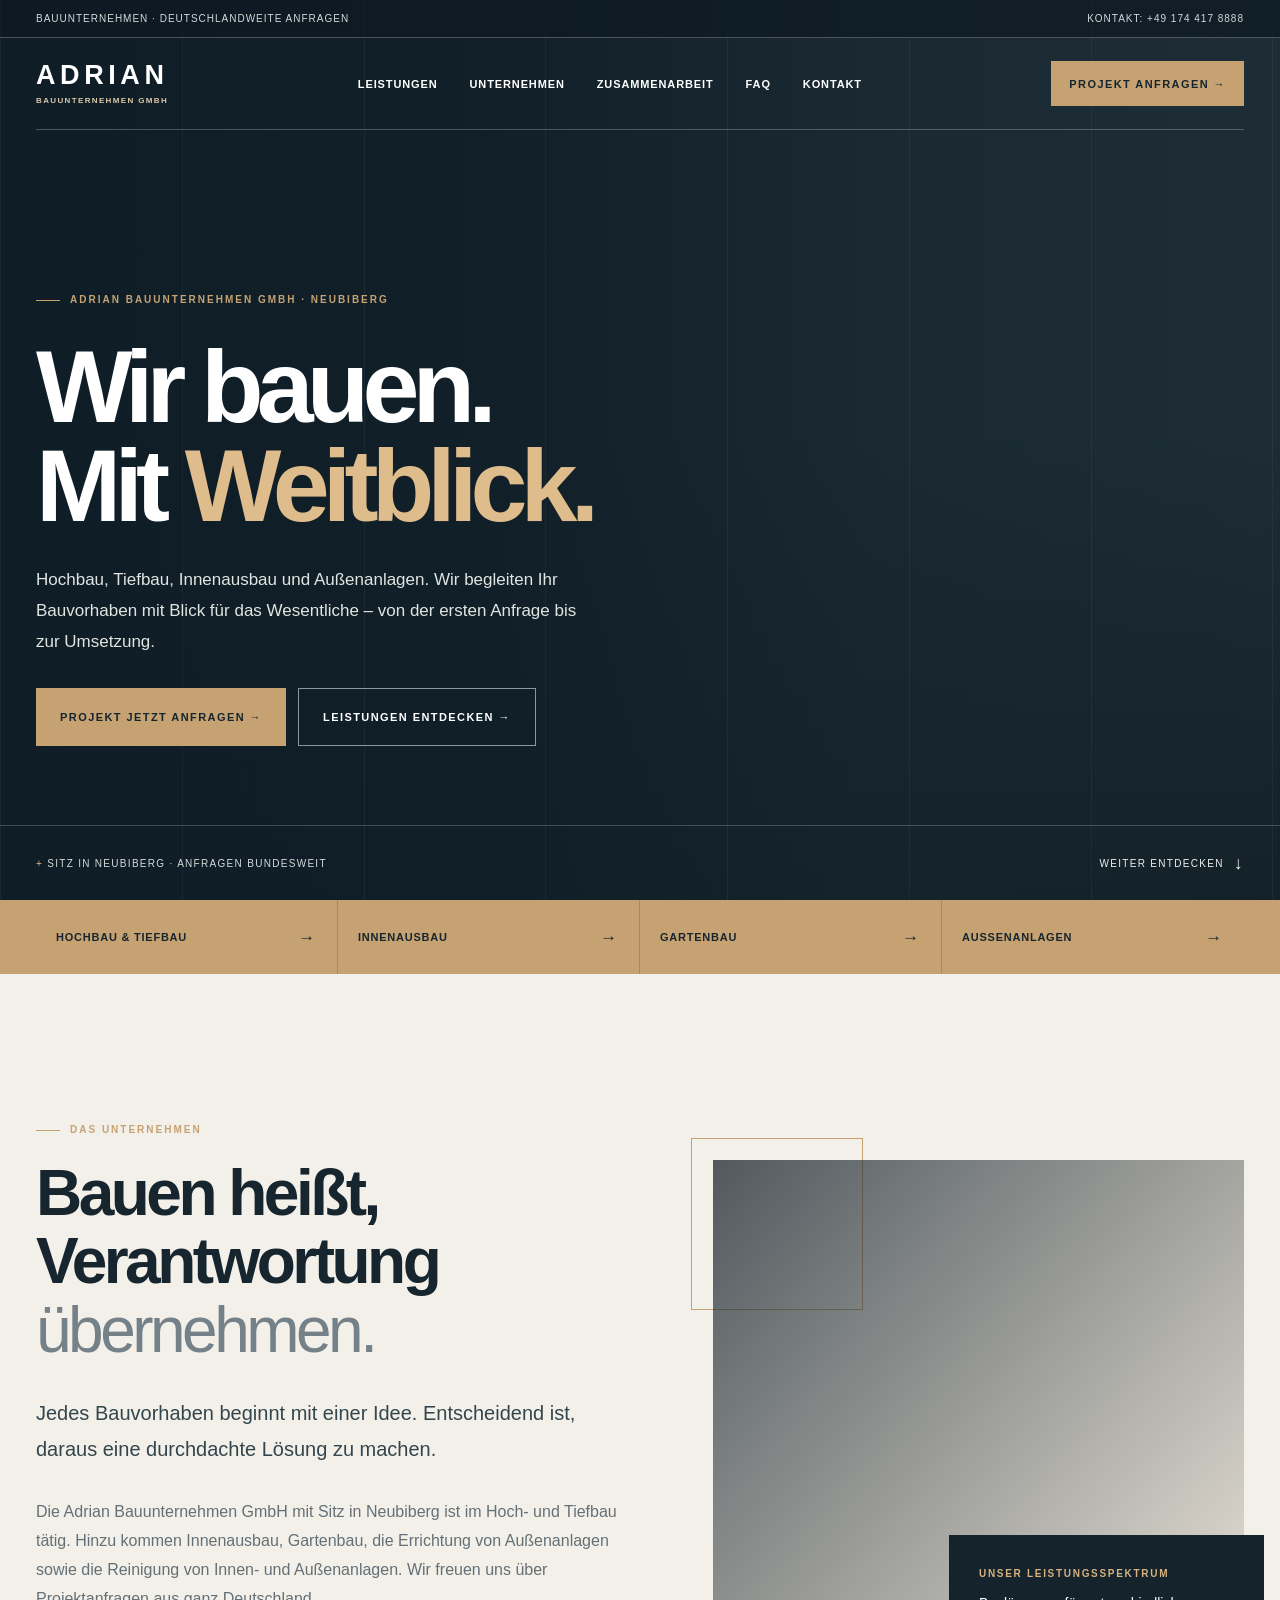
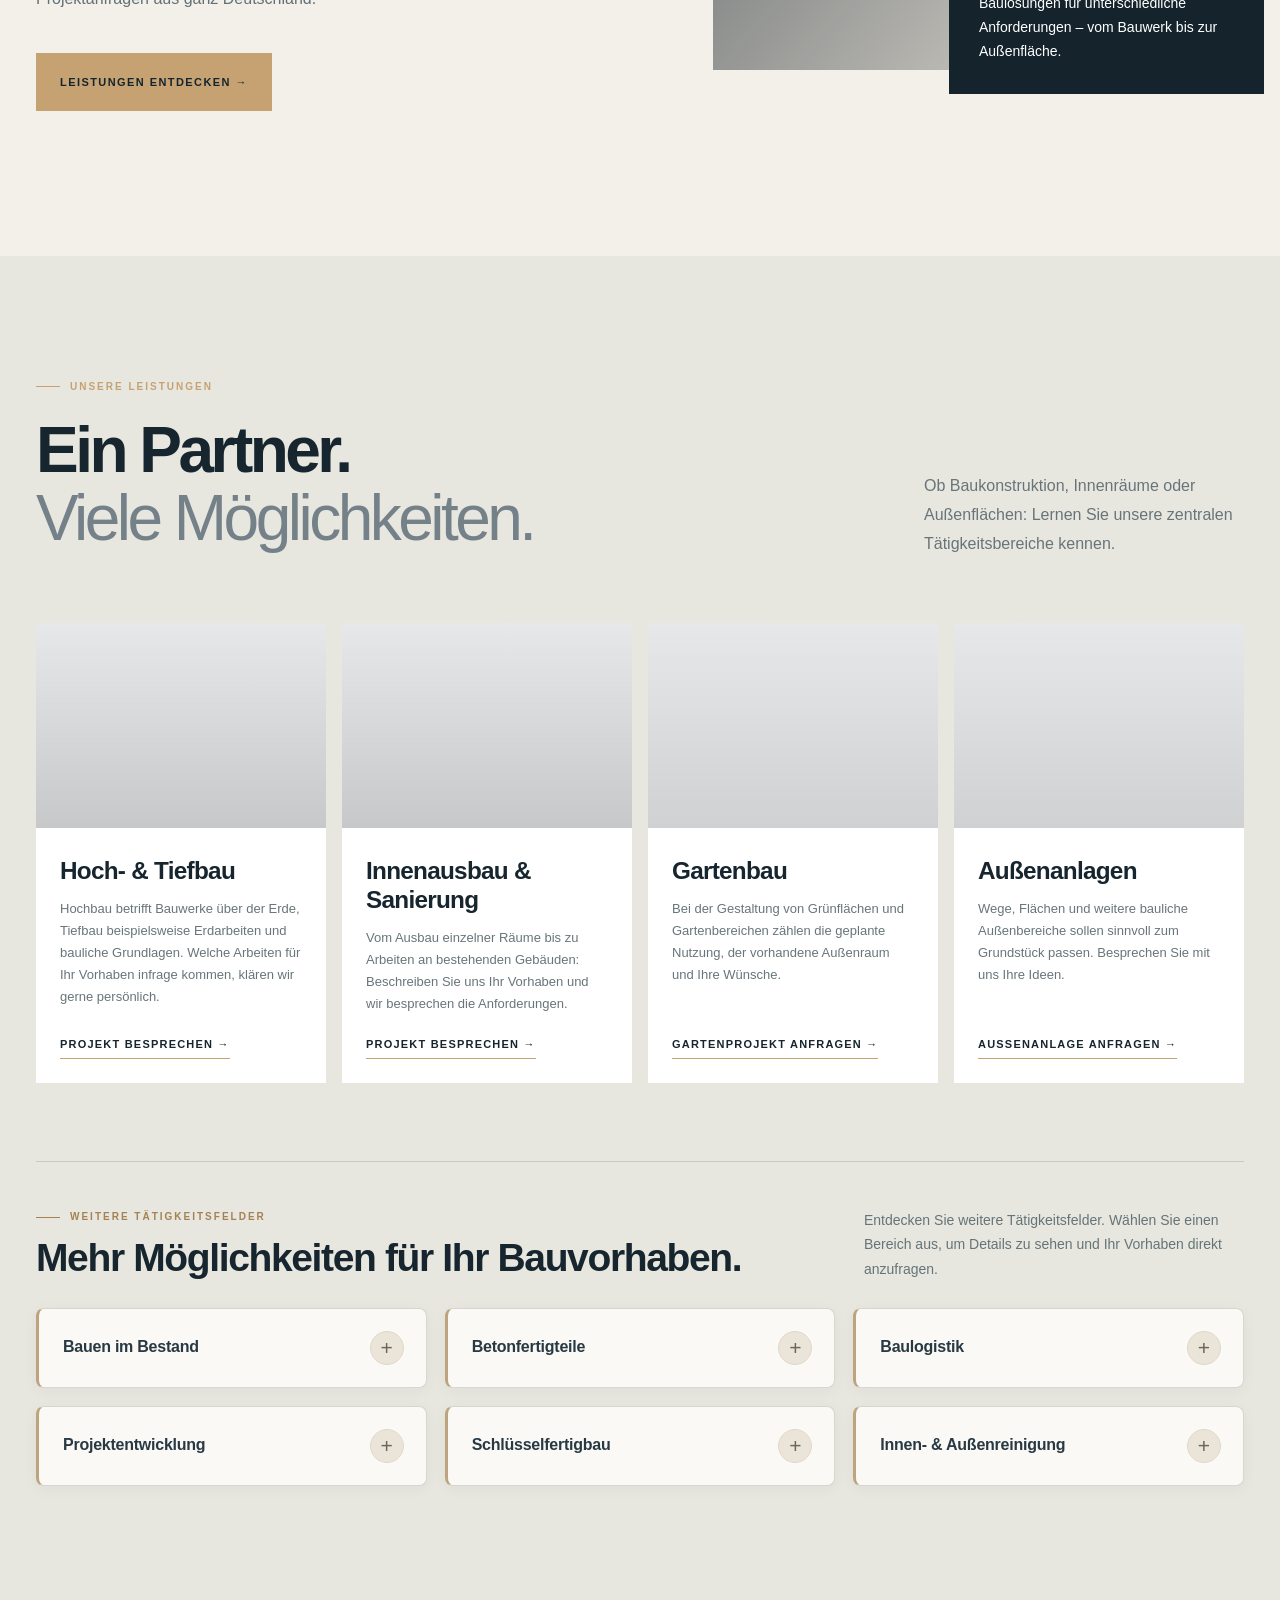
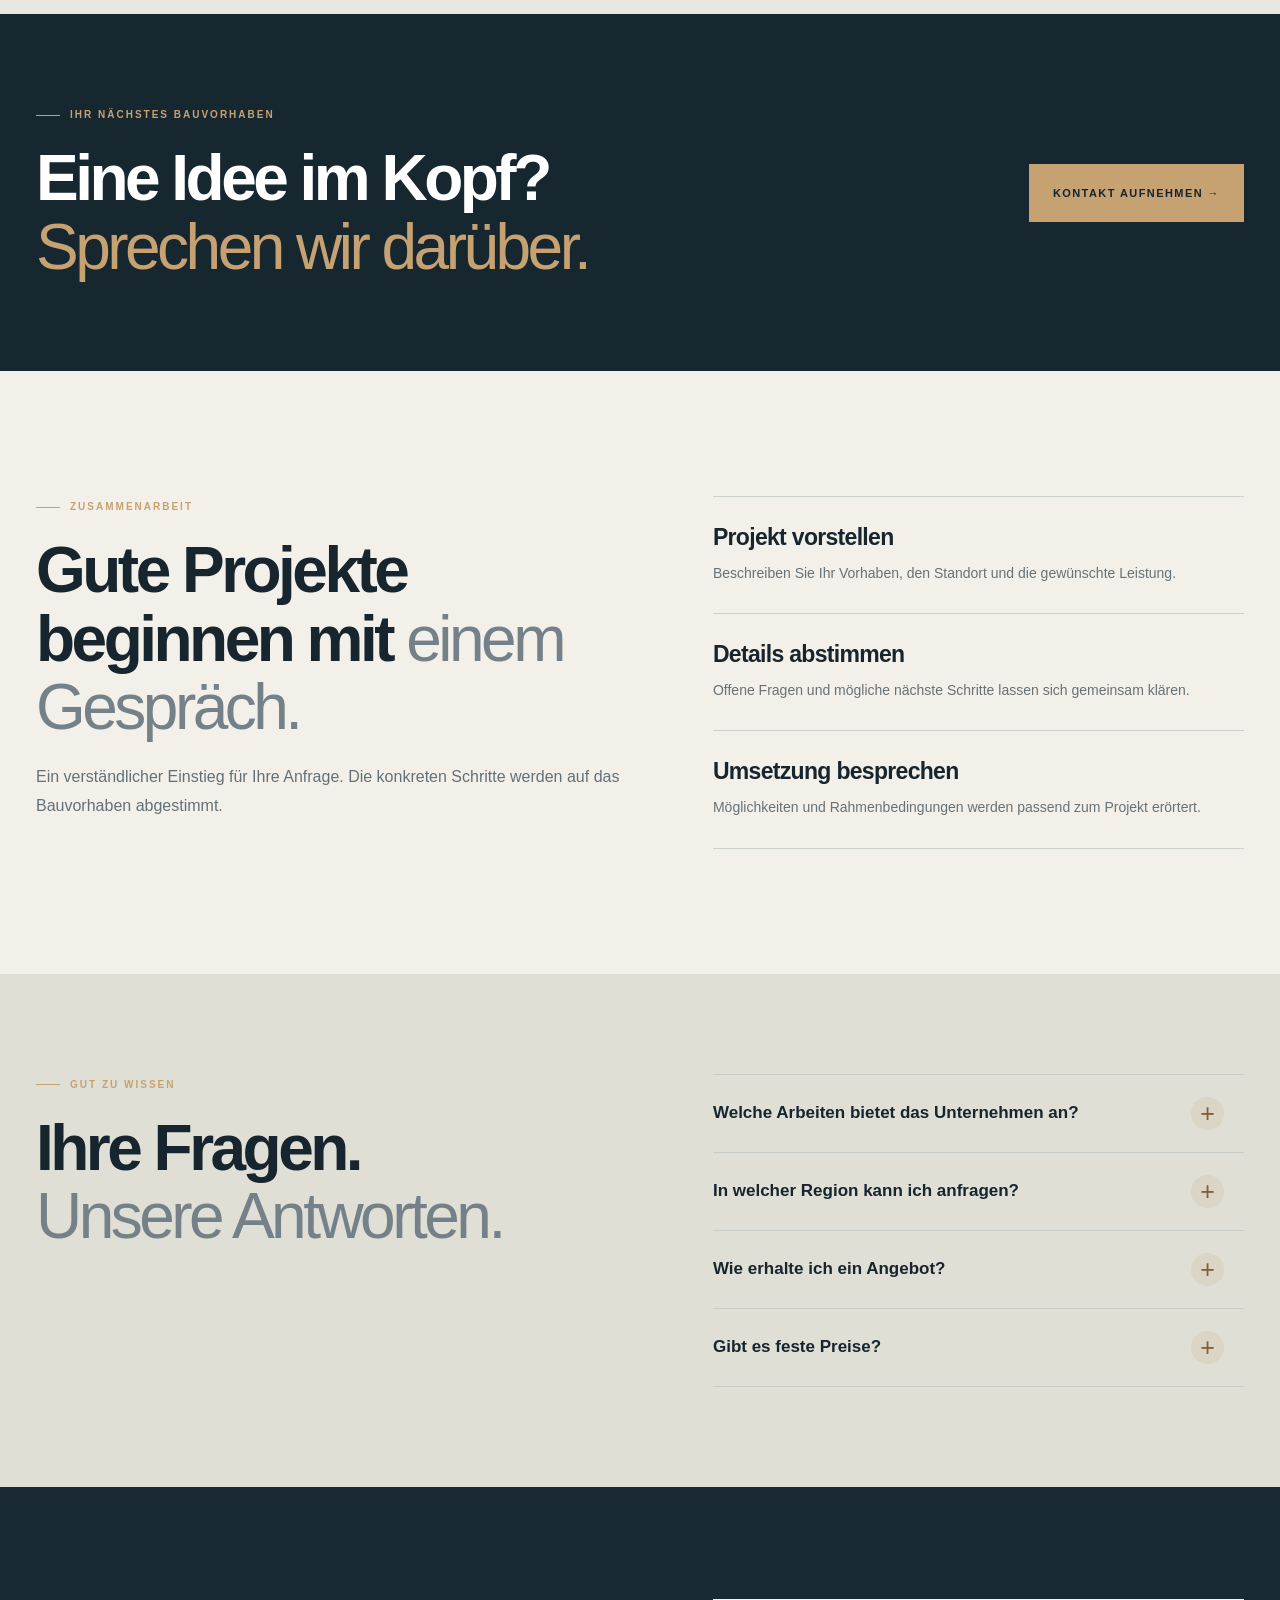
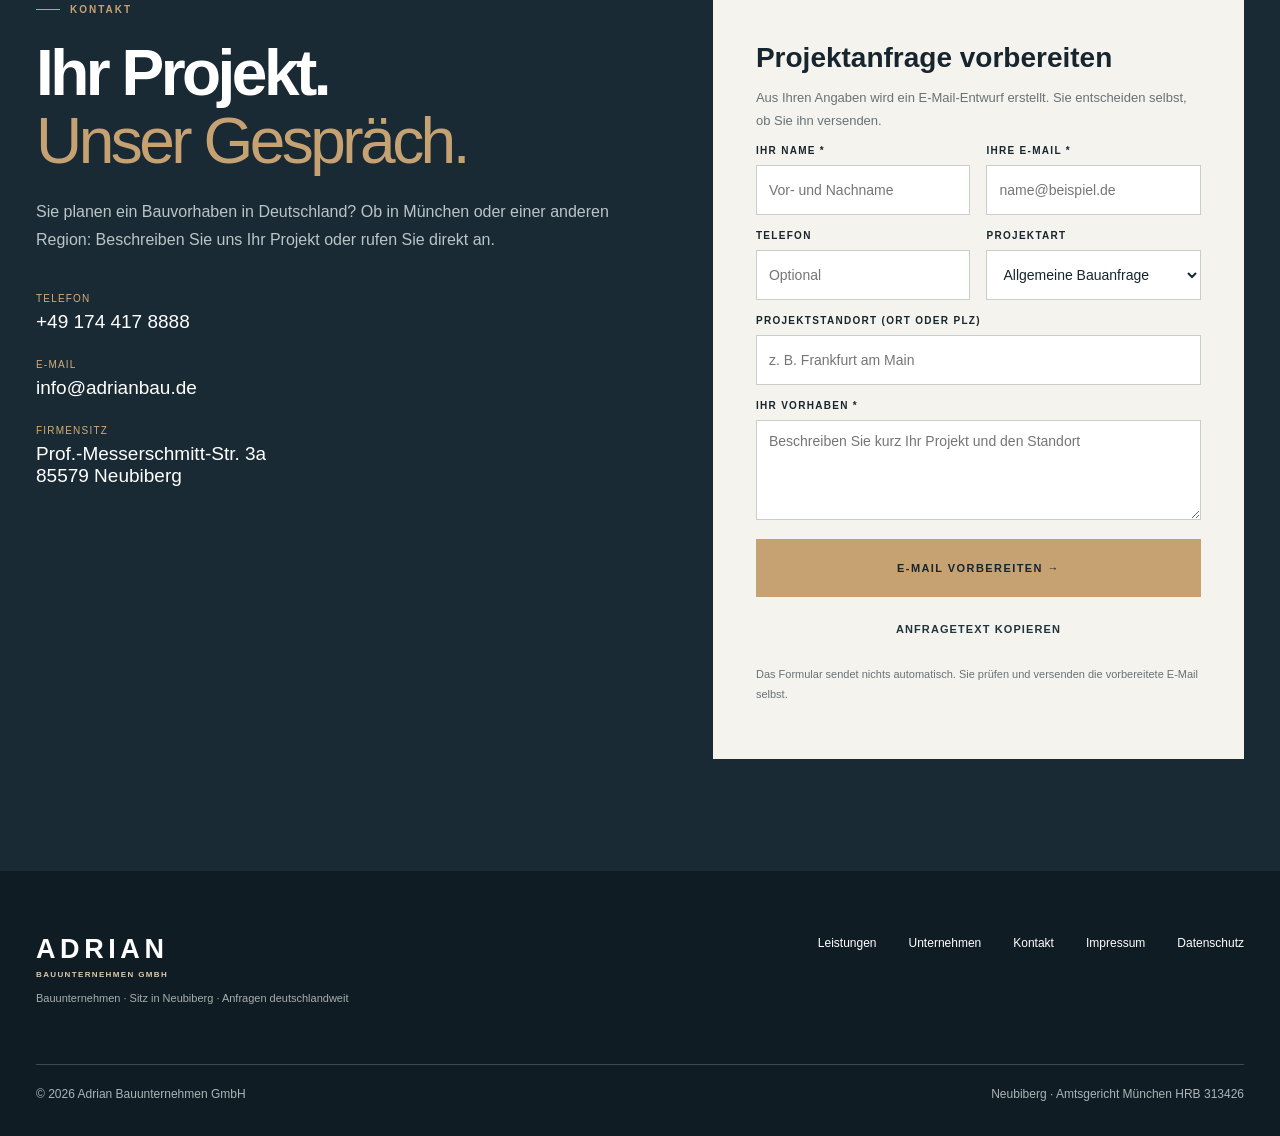
==== commit 15cc3f20: "Adrian Bau: move legal texts off homepage and link to separate mobile-friendly pages" ====
--- a/adrian-bau-demo/index.html
+++ b/adrian-bau-demo/index.html
@@ -256,9 +256,8 @@
 </div></div></section>
 <section class="contact" id="kontakt"><div class="container cols"><div><span class="overline">Kontakt</span><h2>Ihr Projekt.<br><span style="color:#c6a273">Unser Gespräch.</span></h2><p>Sie planen ein Bauvorhaben in Deutschland? Ob in München oder einer anderen Region: Beschreiben Sie uns Ihr Projekt oder rufen Sie direkt an.</p><div class="contactinfo"><div><small>Telefon</small><a href="tel:+491744178888">+49 174 417 8888</a></div><div><small>E-Mail</small><a href="mailto:info@adrianbau.de">info@adrianbau.de</a></div><div><small>Firmensitz</small><strong>Prof.-Messerschmitt-Str. 3a<br>85579 Neubiberg</strong></div></div></div>
 <form class="formbox" id="request"><h3>Projektanfrage vorbereiten</h3><p>Aus Ihren Angaben wird ein E-Mail-Entwurf erstellt. Sie entscheiden selbst, ob Sie ihn versenden.</p><div class="formgrid"><div class="field"><label for="fn">IHR NAME *</label><input id="fn" required maxlength="120" autocomplete="name" placeholder="Vor- und Nachname"></div><div class="field"><label for="fe">IHRE E-MAIL *</label><input id="fe" type="email" required autocomplete="email" placeholder="name@beispiel.de"></div></div><div class="formgrid"><div class="field"><label for="ft">TELEFON</label><input id="ft" type="tel" autocomplete="tel" placeholder="Optional"></div><div class="field"><label for="fk">PROJEKTART</label><select id="fk"><option>Allgemeine Bauanfrage</option><option>Hoch- und Tiefbau</option><option>Innenausbau / Sanierung</option><option>Gartenbau</option><option>Außenanlagen</option><option>Bauen im Bestand</option><option>Betonfertigteile</option><option>Baulogistik</option><option>Projektentwicklung</option><option>Schlüsselfertigbau</option><option>Innen- und Außenreinigung</option><option>Andere Bauleistung</option></select></div></div><div class="field"><label for="fl">PROJEKTSTANDORT (ORT ODER PLZ)</label><input id="fl" autocomplete="address-level2" maxlength="120" placeholder="z. B. Frankfurt am Main"></div><div class="field"><label for="fm">IHR VORHABEN *</label><textarea id="fm" required maxlength="3000" placeholder="Beschreiben Sie kurz Ihr Projekt und den Standort"></textarea></div><button class="btn" type="submit">E-Mail vorbereiten →</button><button class="copy-request" type="button" id="copy-request">Anfragetext kopieren</button><p class="note" id="status" role="status">Das Formular sendet nichts automatisch. Sie prüfen und versenden die vorbereitete E-Mail selbst.</p></form></div></section>
-<section class="legal" id="impressum"><div class="container"><span class="overline">Rechtliche Angaben</span><h2>Impressum</h2><div class="legalcopy"><p>Angaben gemäß § 5 DDG</p><p><strong>Adrian Bauunternehmen GmbH</strong><br>Prof.-Messerschmitt-Straße 3a<br>85579 Neubiberg, Deutschland</p><p><strong>Vertreten durch:</strong> Geschäftsführer Adrian Foniqi</p><p><strong>Kontakt:</strong> Tel. <a href="tel:+491744178888">+49 174 417 8888</a> · <a href="mailto:info@adrianbau.de">info@adrianbau.de</a></p><p><strong>Registereintrag:</strong> Amtsgericht München, HRB 313426. Sitz: Neubiberg.</p><!-- Beim offiziellen Launch im Impressum ergänzen, soweit vergeben: Umsatzsteuer-Identifikationsnummer bzw. Wirtschafts-Identifikationsnummer. --></div></div></section>
-<section class="legal" id="datenschutz"><div class="container"><span class="overline">Rechtliche Angaben</span><h2>Datenschutz</h2><div class="legalcopy"><p>Nachfolgend informieren wir über die Verarbeitung personenbezogener Daten beim Besuch dieser Website und bei einer Kontaktaufnahme.</p><h3>Verantwortliche Stelle</h3><p>Adrian Bauunternehmen GmbH, Prof.-Messerschmitt-Straße 3a, 85579 Neubiberg, <a href="mailto:info@adrianbau.de">info@adrianbau.de</a>.</p><h3>Hosting und Verbindungen</h3><p>Diese Website wird über GitHub Pages von GitHub, Inc., USA, bereitgestellt. Beim Seitenaufruf können durch den Hostinganbieter technisch notwendige Zugriffsdaten wie IP-Adresse und Browserinformationen verarbeitet werden. Die Seite nutzt außerdem illustrative externe Bilddateien von images.unsplash.com; bei deren Abruf kann der Bildanbieter Ihre IP-Adresse erhalten. Eine mögliche Übermittlung in die USA ist zu beachten. Rechtsgrundlage für technische Bereitstellung ist in der Regel Art. 6 Abs. 1 lit. f DSGVO.</p><h3>Kontaktaufnahme</h3><p>Telefon- und E-Mail-Links öffnen die entsprechende App Ihres Geräts. Das Anfrageformular speichert keine Daten auf der Website und sendet nichts an einen Server; es bereitet ausschließlich eine E-Mail vor. Erst mit Ihrem Versand werden Inhalte übermittelt. Die weitere Verarbeitung erfolgt zur Bearbeitung der Anfrage.</p><h3>Cookies und Betroffenenrechte</h3><p>Die Website setzt selbst keine Marketing- oder Analysedienste und keine Tracking-Cookies ein. Ihnen stehen nach Maßgabe der DSGVO unter anderem Rechte auf Auskunft, Berichtigung, Löschung und Beschwerde bei einer Datenschutzaufsichtsbehörde zu.</p><p><strong>Stand:</strong> Oktober 2026.</p></div></div></section>
-</main><footer class="footer"><div class="container"><div class="footer-row"><div><a class="brand" href="#start">ADRIAN<small>BAUUNTERNEHMEN GMBH</small></a><span class="concept">Bauunternehmen · Sitz in Neubiberg · Anfragen deutschlandweit</span></div><nav class="footnav" aria-label="Footernavigation"><a href="#leistungen">Leistungen</a><a href="#unternehmen">Unternehmen</a><a href="#kontakt">Kontakt</a><a href="#impressum">Impressum</a><a href="#datenschutz">Datenschutz</a></nav></div><div class="footer-bottom"><span>© 2026 Adrian Bauunternehmen GmbH</span><span>Neubiberg · Amtsgericht München HRB 313426</span></div></div></footer><a class="mobcall" href="tel:+491744178888">Jetzt anrufen →</a>
+
+</main><footer class="footer"><div class="container"><div class="footer-row"><div><a class="brand" href="#start">ADRIAN<small>BAUUNTERNEHMEN GMBH</small></a><span class="concept">Bauunternehmen · Sitz in Neubiberg · Anfragen deutschlandweit</span></div><nav class="footnav" aria-label="Footernavigation"><a href="#leistungen">Leistungen</a><a href="#unternehmen">Unternehmen</a><a href="#kontakt">Kontakt</a><a href="./impressum.html">Impressum</a><a href="./datenschutz.html">Datenschutz</a></nav></div><div class="footer-bottom"><span>© 2026 Adrian Bauunternehmen GmbH</span><span>Neubiberg · Amtsgericht München HRB 313426</span></div></div></footer><a class="mobcall" href="tel:+491744178888">Jetzt anrufen →</a>
 <script>
 (() => {
   const menu = document.getElementById('menu');
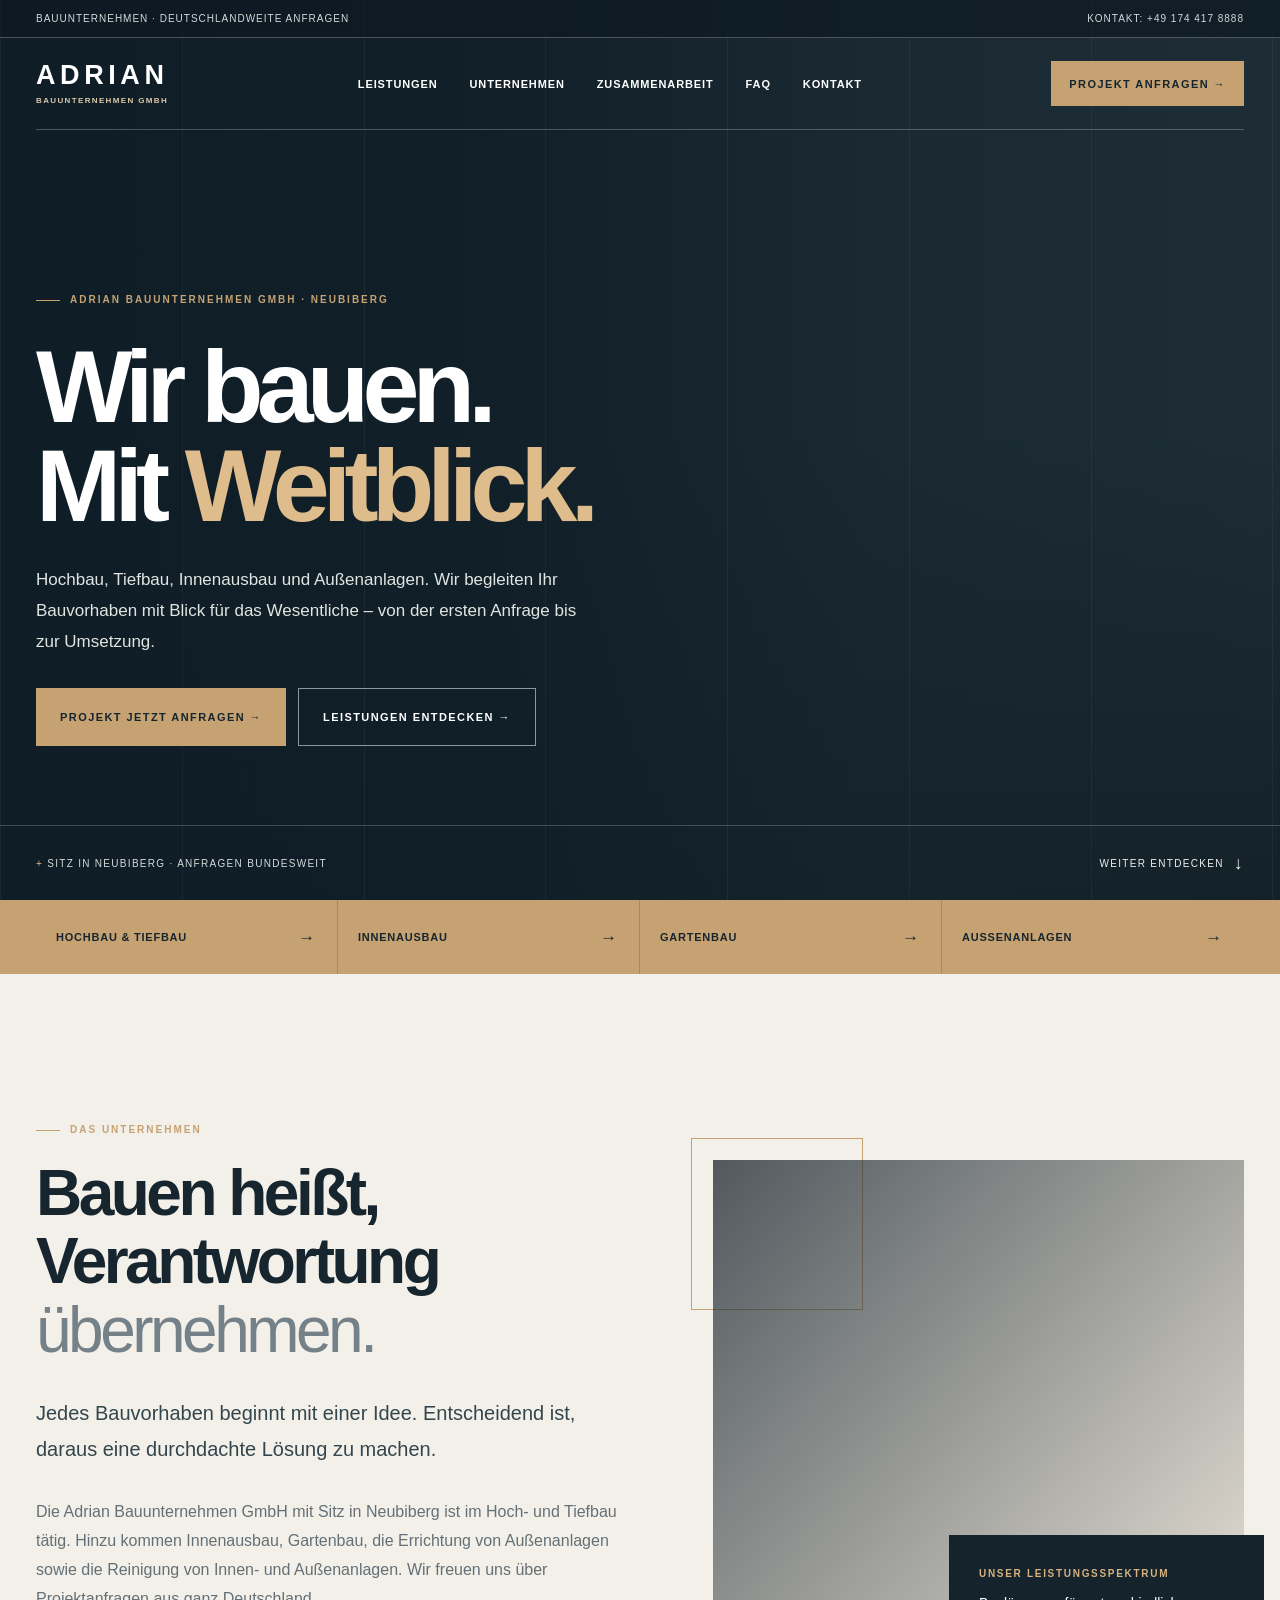
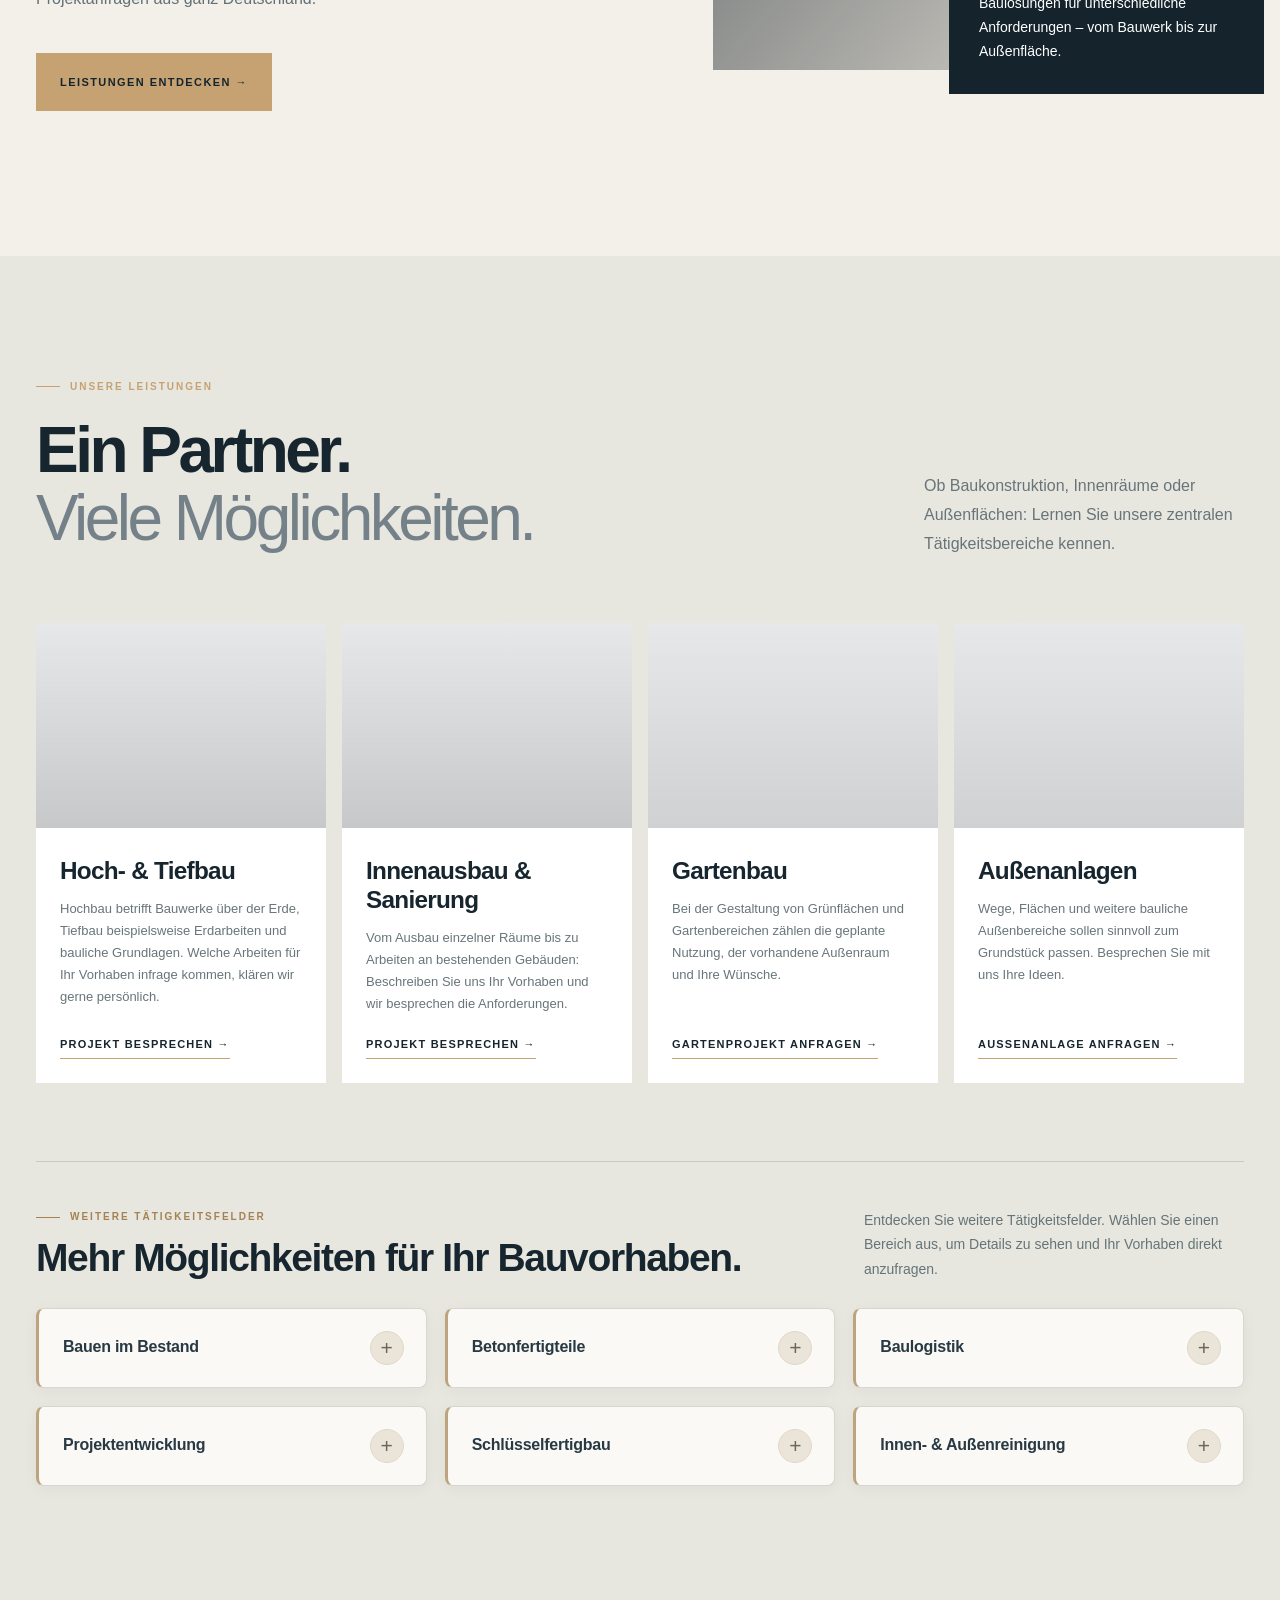
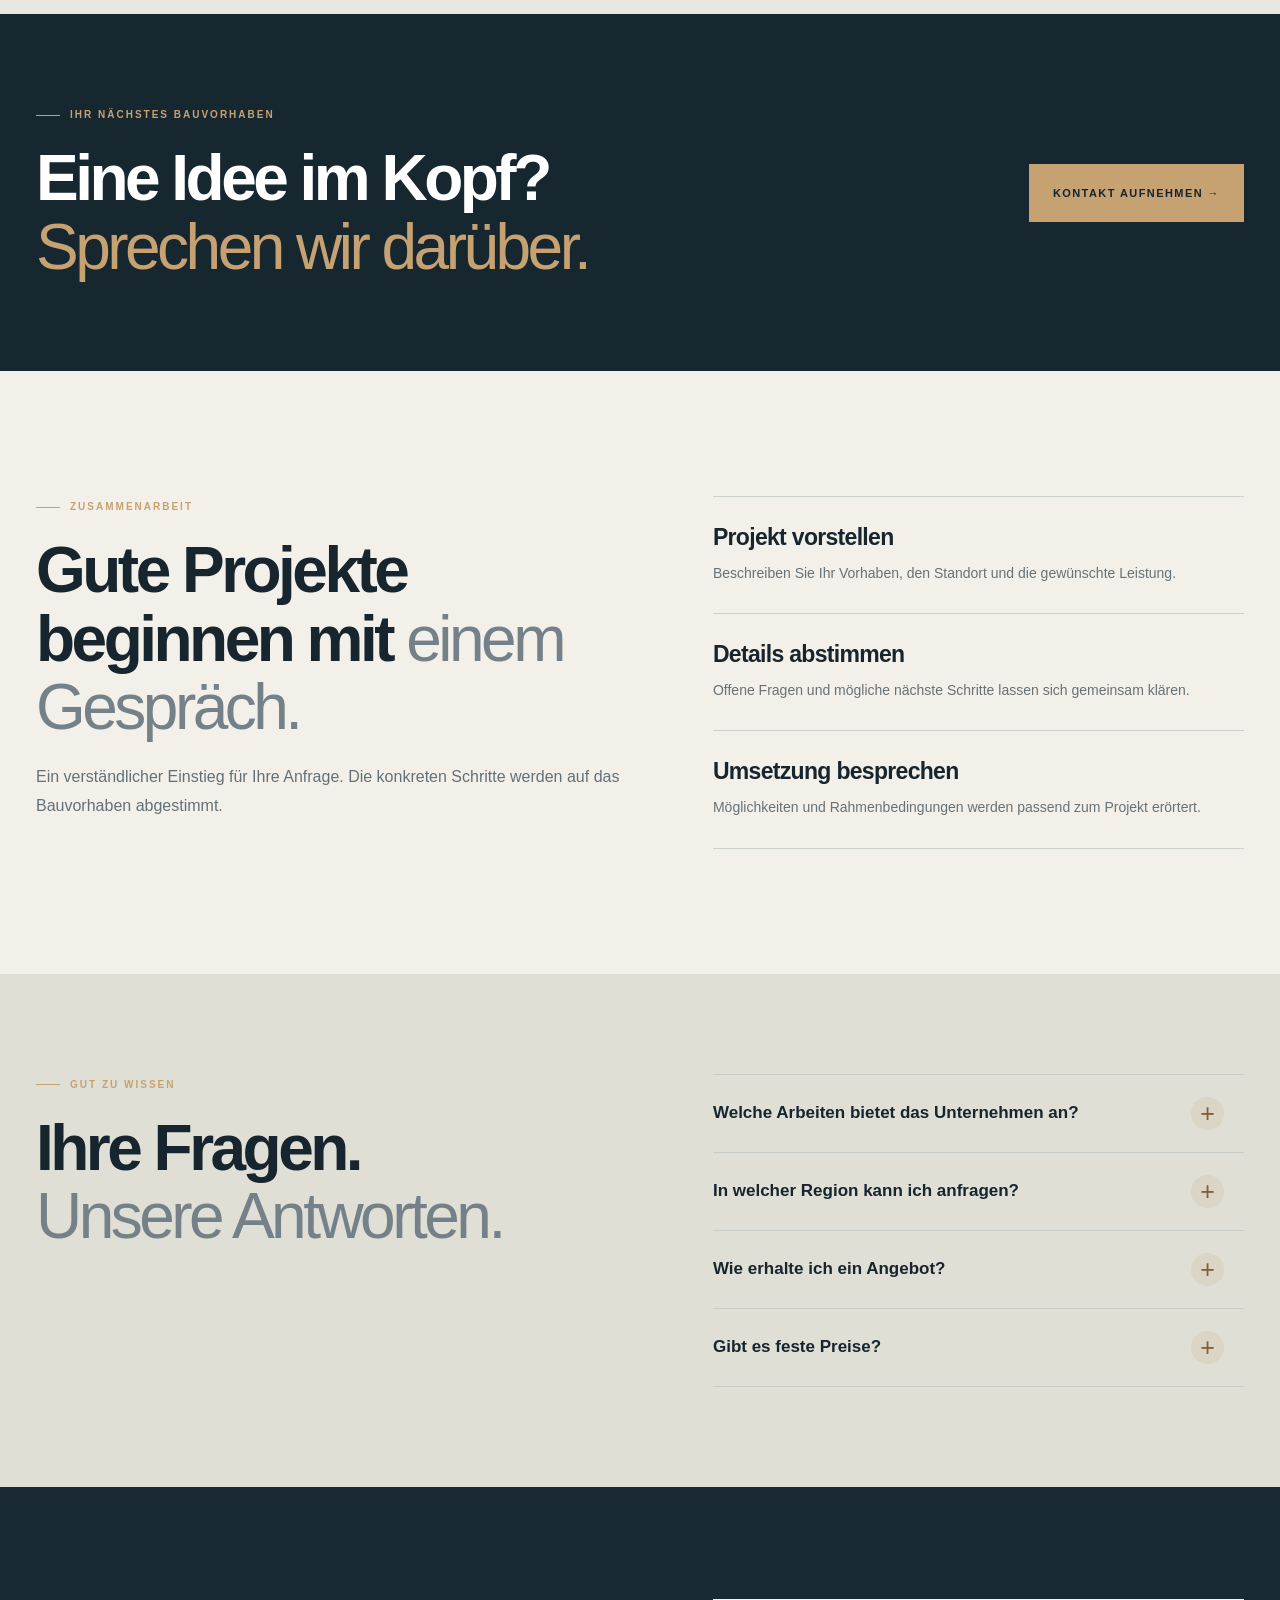
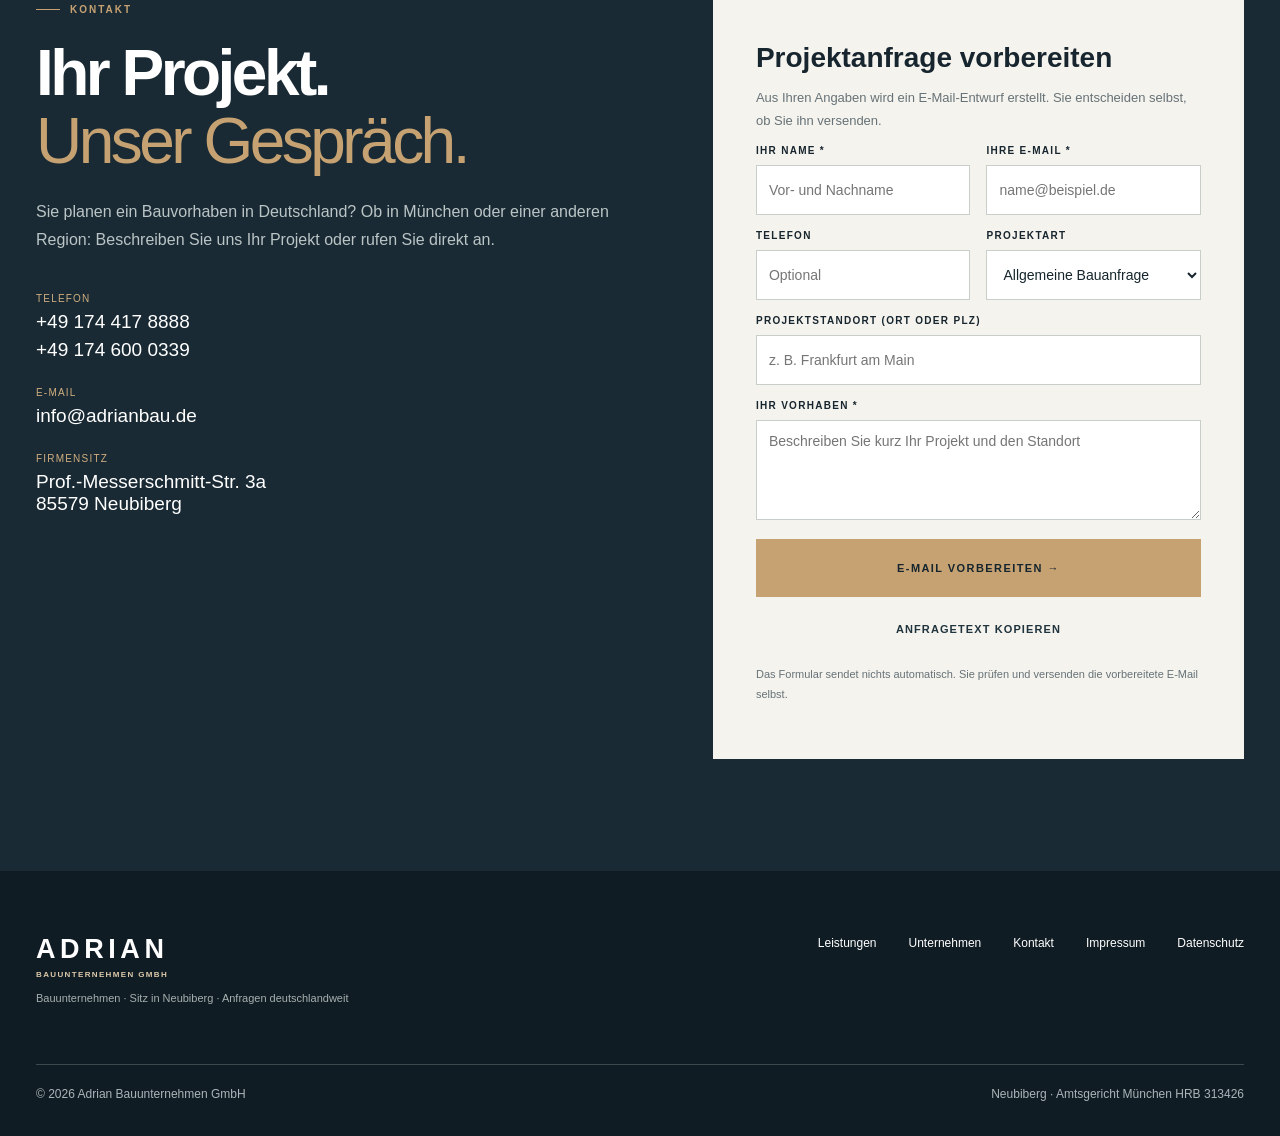
==== commit 2ac6b0bd: "Add second phone number to Adrian Bau contact section" ====
--- a/adrian-bau-demo/index.html
+++ b/adrian-bau-demo/index.html
@@ -254,7 +254,7 @@
 <details><summary>Wie erhalte ich ein Angebot?</summary><p>Kontaktieren Sie uns unter <a href="tel:+491744178888">+49 174 417 8888</a> oder per E-Mail an <a href="mailto:info@adrianbau.de">info@adrianbau.de</a>. Teilen Sie uns bitte den Projektstandort, die gewünschte Leistung und eine kurze Beschreibung mit. Alternativ können Sie unten eine Projektanfrage als E-Mail vorbereiten. Auf dieser Grundlage besprechen wir die nächsten Schritte und die Angebotserstellung.</p></details>
 <details><summary>Gibt es feste Preise?</summary><p>Nein, einen allgemeinen Pauschalpreis für alle Bauvorhaben gibt es nicht. Der Preis richtet sich nach Leistungsumfang, Material, Aufwand, Standort und den baulichen Gegebenheiten. Teilen Sie uns die Eckdaten Ihres Projekts mit, damit wir die Kosten individuell besprechen können.</p></details>
 </div></div></section>
-<section class="contact" id="kontakt"><div class="container cols"><div><span class="overline">Kontakt</span><h2>Ihr Projekt.<br><span style="color:#c6a273">Unser Gespräch.</span></h2><p>Sie planen ein Bauvorhaben in Deutschland? Ob in München oder einer anderen Region: Beschreiben Sie uns Ihr Projekt oder rufen Sie direkt an.</p><div class="contactinfo"><div><small>Telefon</small><a href="tel:+491744178888">+49 174 417 8888</a></div><div><small>E-Mail</small><a href="mailto:info@adrianbau.de">info@adrianbau.de</a></div><div><small>Firmensitz</small><strong>Prof.-Messerschmitt-Str. 3a<br>85579 Neubiberg</strong></div></div></div>
+<section class="contact" id="kontakt"><div class="container cols"><div><span class="overline">Kontakt</span><h2>Ihr Projekt.<br><span style="color:#c6a273">Unser Gespräch.</span></h2><p>Sie planen ein Bauvorhaben in Deutschland? Ob in München oder einer anderen Region: Beschreiben Sie uns Ihr Projekt oder rufen Sie direkt an.</p><div class="contactinfo"><div><small>Telefon</small><a href="tel:+491744178888">+49 174 417 8888</a><a href="tel:+491746000339" style="display:block;margin-top:6px">+49 174 600 0339</a></div><div><small>E-Mail</small><a href="mailto:info@adrianbau.de">info@adrianbau.de</a></div><div><small>Firmensitz</small><strong>Prof.-Messerschmitt-Str. 3a<br>85579 Neubiberg</strong></div></div></div>
 <form class="formbox" id="request"><h3>Projektanfrage vorbereiten</h3><p>Aus Ihren Angaben wird ein E-Mail-Entwurf erstellt. Sie entscheiden selbst, ob Sie ihn versenden.</p><div class="formgrid"><div class="field"><label for="fn">IHR NAME *</label><input id="fn" required maxlength="120" autocomplete="name" placeholder="Vor- und Nachname"></div><div class="field"><label for="fe">IHRE E-MAIL *</label><input id="fe" type="email" required autocomplete="email" placeholder="name@beispiel.de"></div></div><div class="formgrid"><div class="field"><label for="ft">TELEFON</label><input id="ft" type="tel" autocomplete="tel" placeholder="Optional"></div><div class="field"><label for="fk">PROJEKTART</label><select id="fk"><option>Allgemeine Bauanfrage</option><option>Hoch- und Tiefbau</option><option>Innenausbau / Sanierung</option><option>Gartenbau</option><option>Außenanlagen</option><option>Bauen im Bestand</option><option>Betonfertigteile</option><option>Baulogistik</option><option>Projektentwicklung</option><option>Schlüsselfertigbau</option><option>Innen- und Außenreinigung</option><option>Andere Bauleistung</option></select></div></div><div class="field"><label for="fl">PROJEKTSTANDORT (ORT ODER PLZ)</label><input id="fl" autocomplete="address-level2" maxlength="120" placeholder="z. B. Frankfurt am Main"></div><div class="field"><label for="fm">IHR VORHABEN *</label><textarea id="fm" required maxlength="3000" placeholder="Beschreiben Sie kurz Ihr Projekt und den Standort"></textarea></div><button class="btn" type="submit">E-Mail vorbereiten →</button><button class="copy-request" type="button" id="copy-request">Anfragetext kopieren</button><p class="note" id="status" role="status">Das Formular sendet nichts automatisch. Sie prüfen und versenden die vorbereitete E-Mail selbst.</p></form></div></section>
 
 </main><footer class="footer"><div class="container"><div class="footer-row"><div><a class="brand" href="#start">ADRIAN<small>BAUUNTERNEHMEN GMBH</small></a><span class="concept">Bauunternehmen · Sitz in Neubiberg · Anfragen deutschlandweit</span></div><nav class="footnav" aria-label="Footernavigation"><a href="#leistungen">Leistungen</a><a href="#unternehmen">Unternehmen</a><a href="#kontakt">Kontakt</a><a href="./impressum.html">Impressum</a><a href="./datenschutz.html">Datenschutz</a></nav></div><div class="footer-bottom"><span>© 2026 Adrian Bauunternehmen GmbH</span><span>Neubiberg · Amtsgericht München HRB 313426</span></div></div></footer><a class="mobcall" href="tel:+491744178888">Jetzt anrufen →</a>
